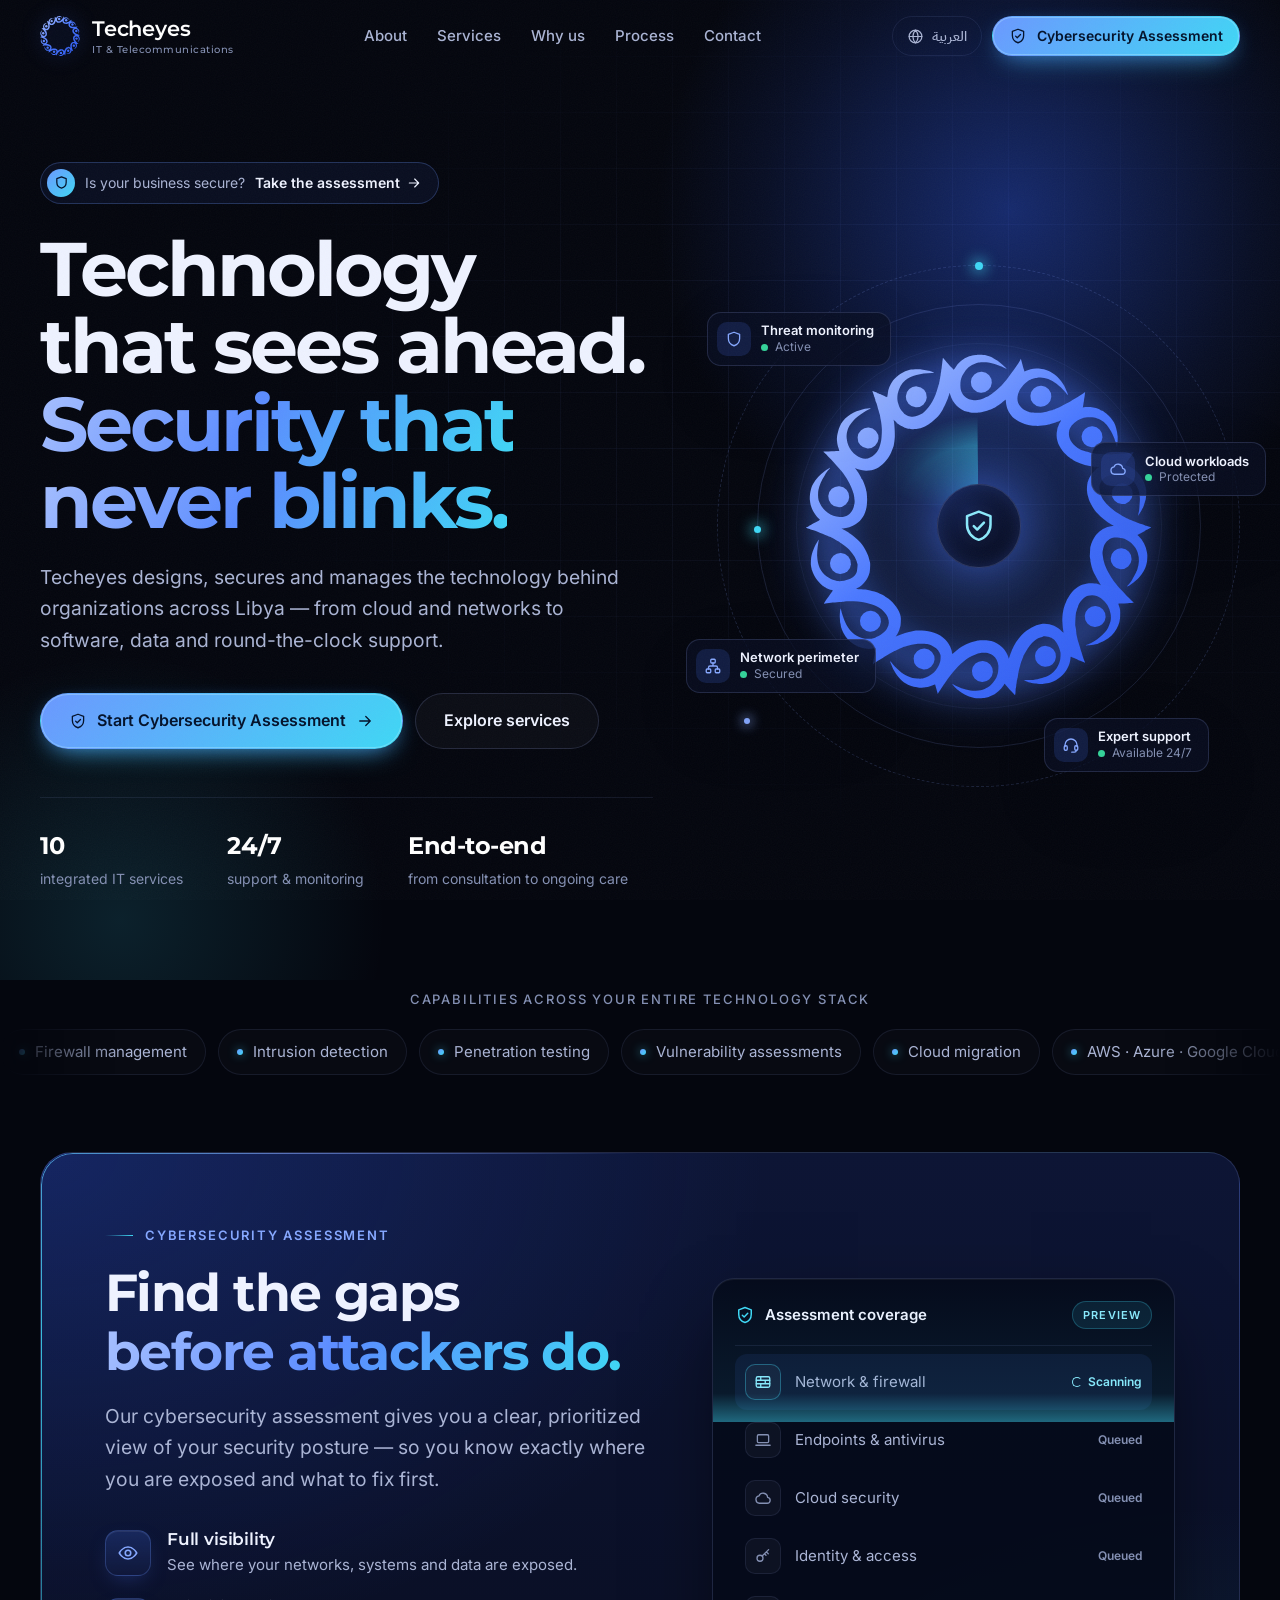
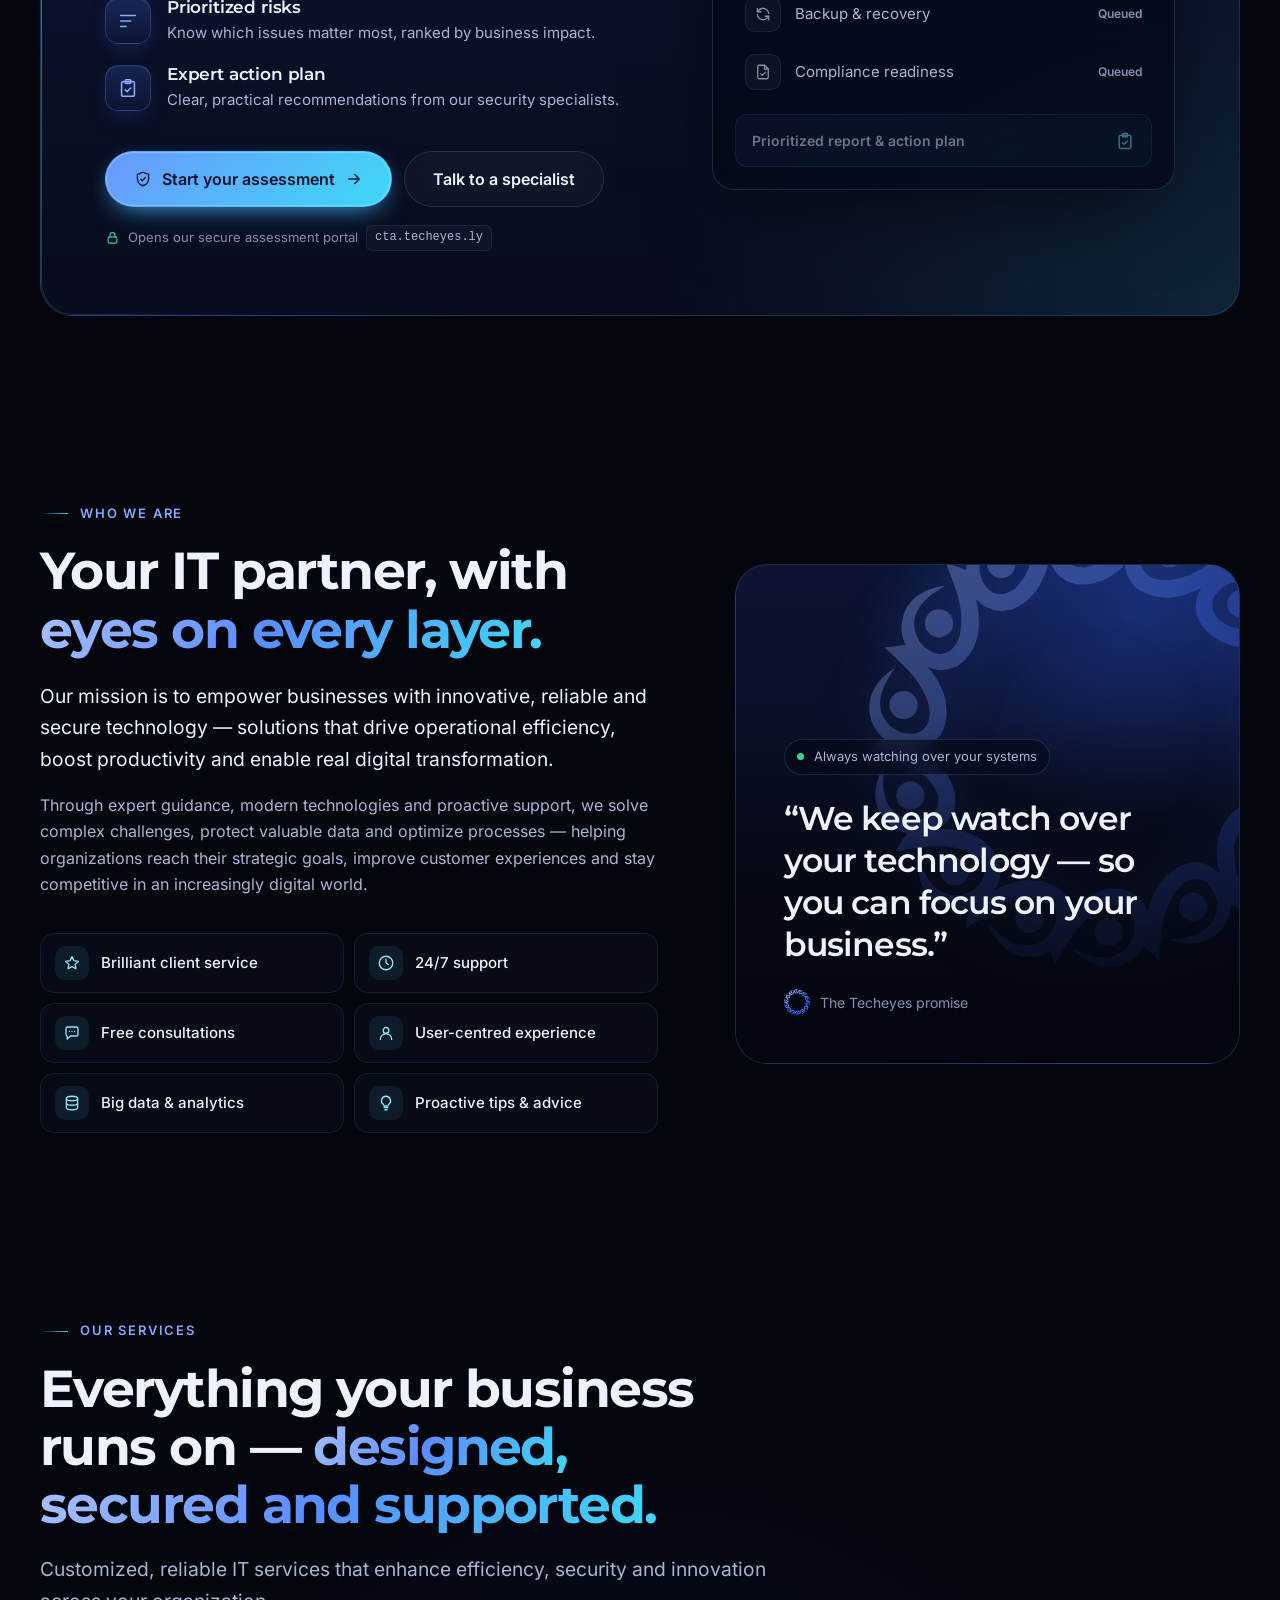
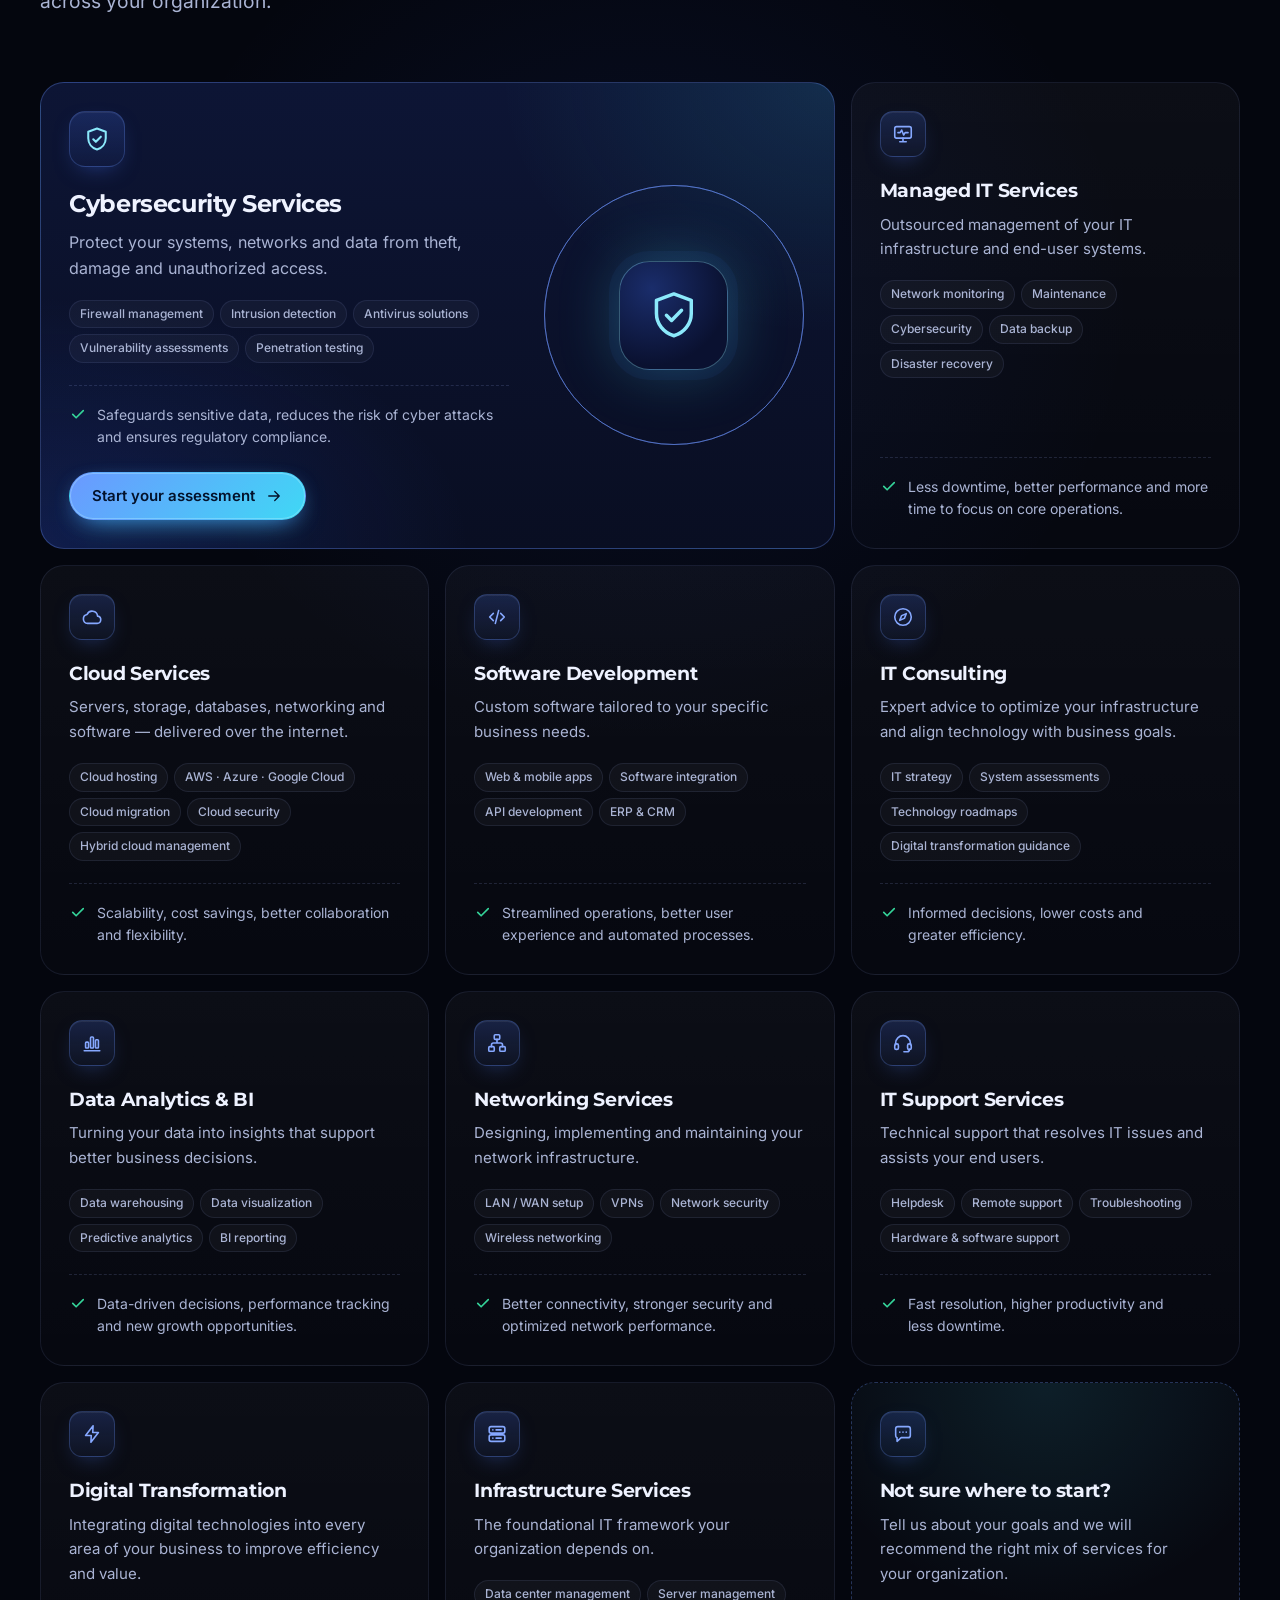
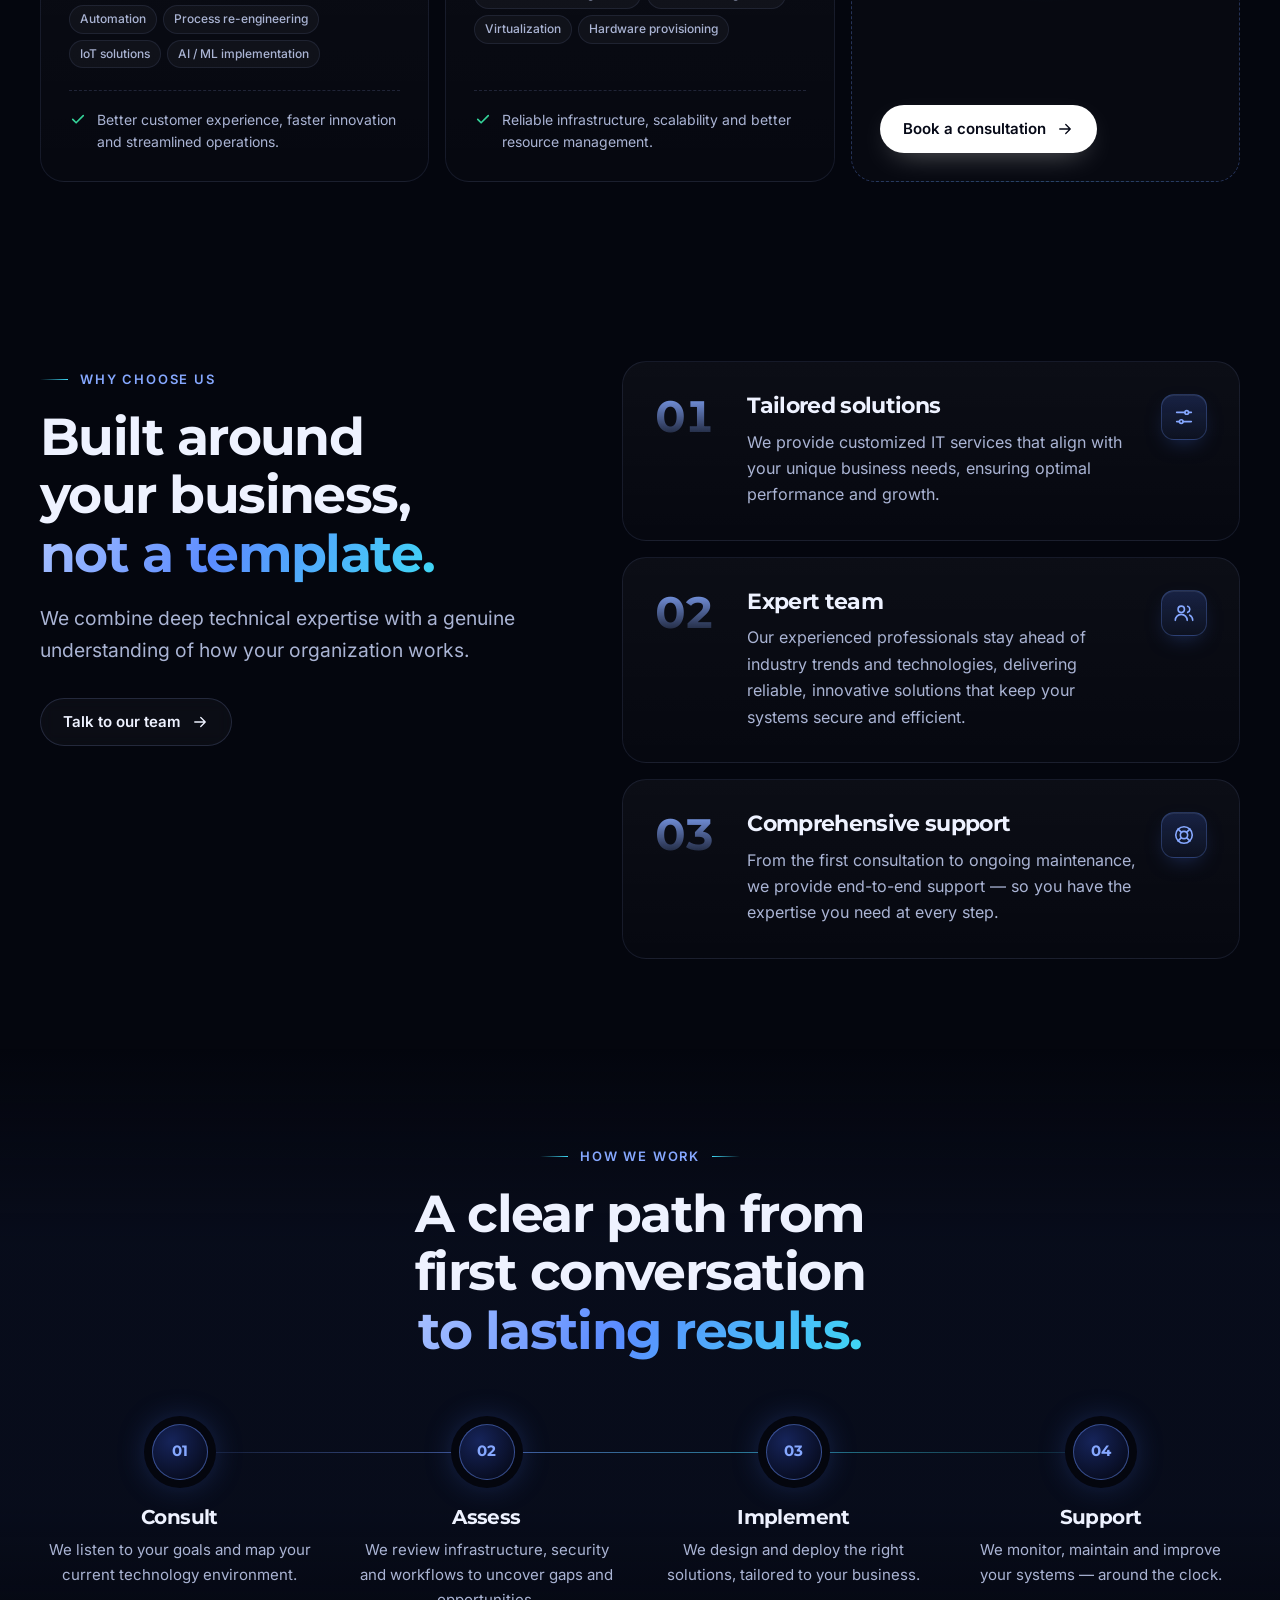
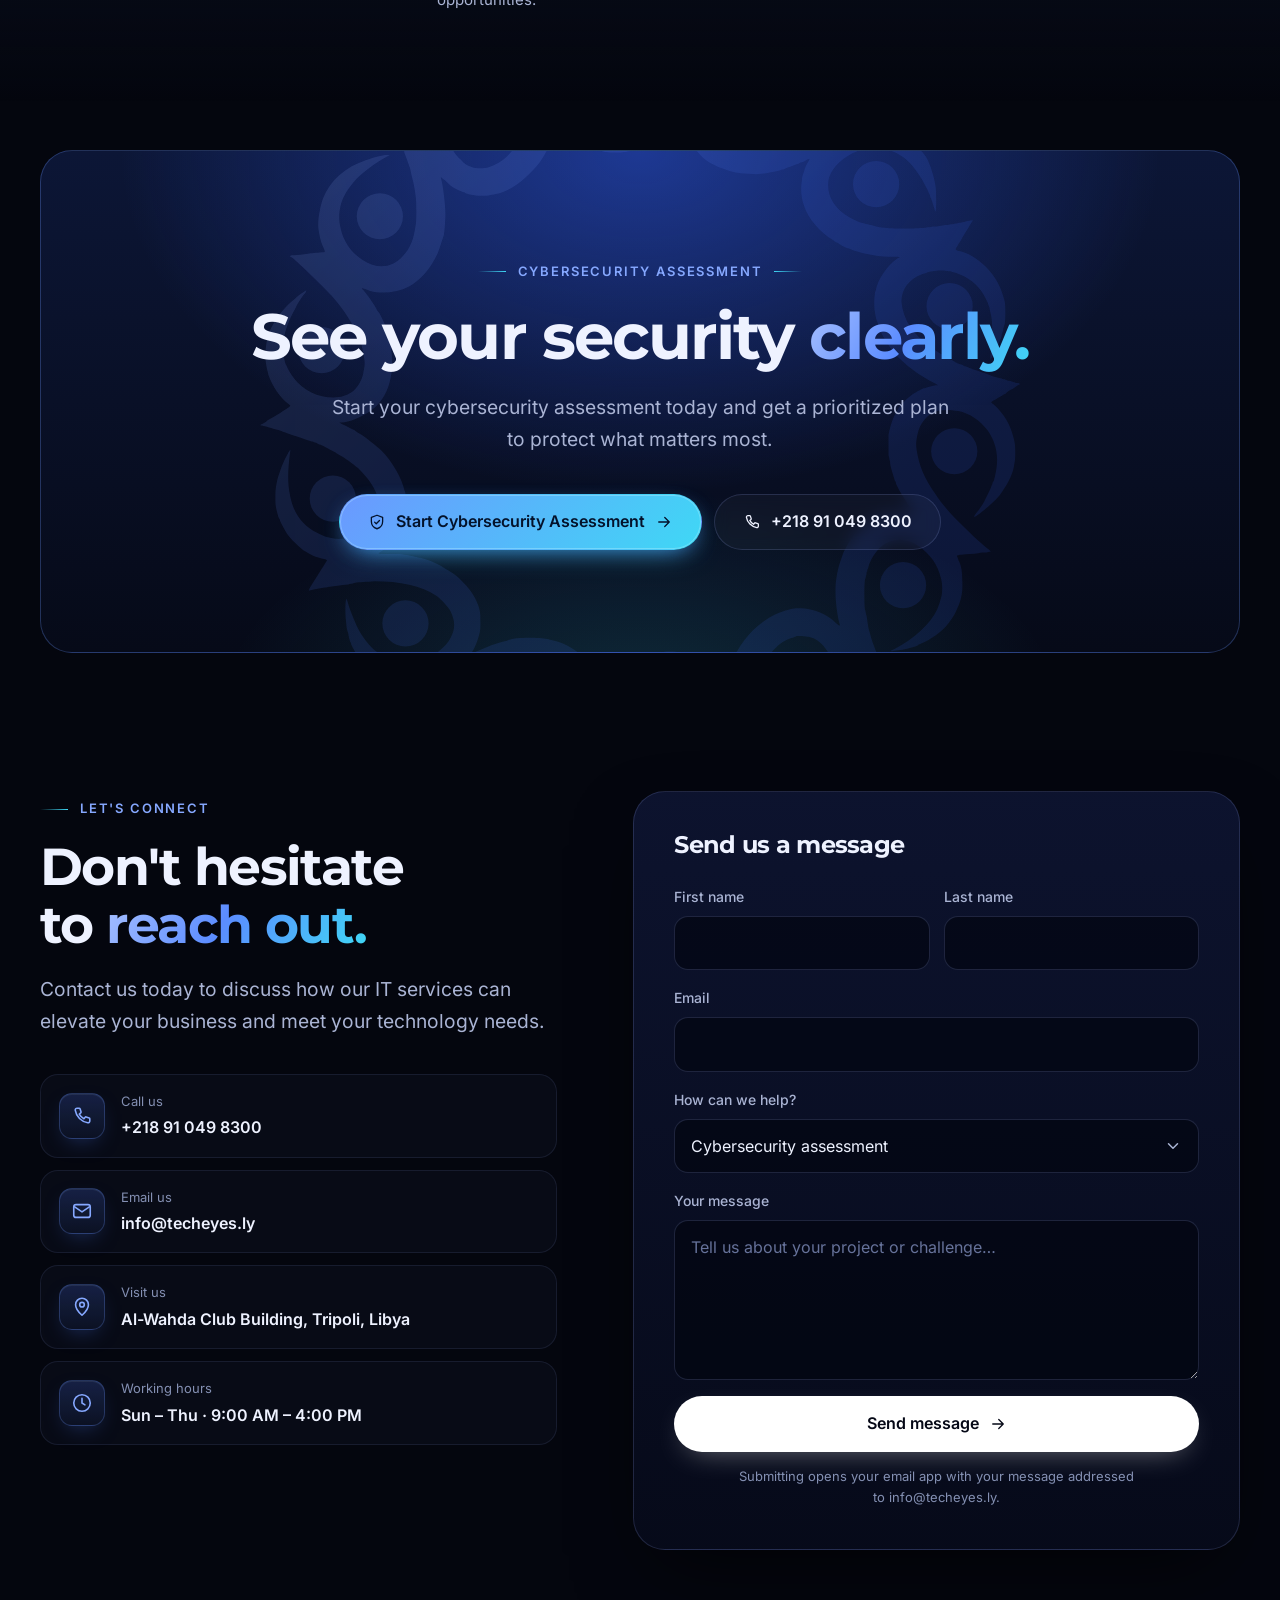
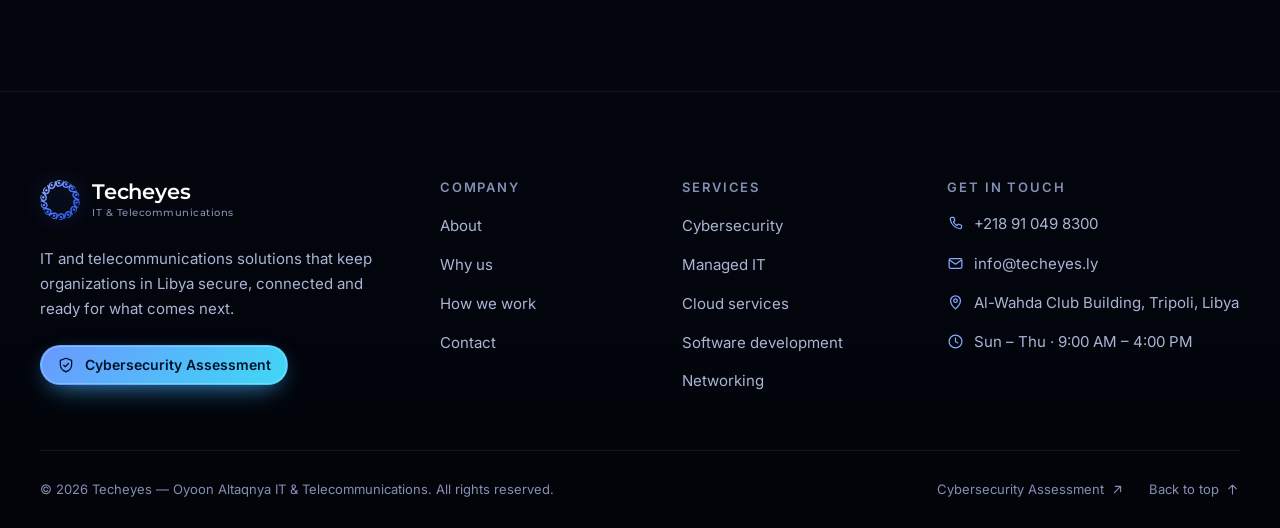
==== index.html @ afb3ff99 "Build premium bilingual Techeyes site with Cybersecurity Assessment CTA New static site for Techeyes" ====
<!doctype html>
<html lang="en" dir="ltr" class="no-js">
<head>
  <meta charset="utf-8">
  <meta name="viewport" content="width=device-width, initial-scale=1, viewport-fit=cover">
  <title>Techeyes — IT &amp; Telecommunications | Cybersecurity, Cloud &amp; Managed IT in Libya</title>
  <meta name="description" content="Techeyes (Oyoon Altaqnya) delivers cybersecurity, managed IT, cloud, networking, software development and IT support for organizations in Libya. Start your cybersecurity assessment today." data-i18n-attr="content:meta.description">
  <meta name="theme-color" content="#04060e">
  <meta name="color-scheme" content="dark">
  <link rel="canonical" href="https://techeyes.ly/">

  <meta property="og:type" content="website">
  <meta property="og:site_name" content="Techeyes">
  <meta property="og:title" content="Techeyes — IT &amp; Telecommunications">
  <meta property="og:description" content="Technology that sees ahead. Security that never blinks. Cybersecurity, cloud, networking and managed IT for organizations in Libya.">
  <meta property="og:url" content="https://techeyes.ly/">
  <meta property="og:image" content="https://techeyes.ly/assets/img/og-image.png">
  <meta property="og:image:width" content="1200">
  <meta property="og:image:height" content="630">
  <meta property="og:image:alt" content="Techeyes — IT &amp; Telecommunications">
  <meta property="og:locale" content="en_US">
  <meta property="og:locale:alternate" content="ar_LY">
  <meta name="twitter:card" content="summary_large_image">

  <link rel="icon" href="assets/img/favicon.svg" type="image/svg+xml">
  <link rel="icon" href="assets/img/favicon-32.png" sizes="32x32" type="image/png">
  <link rel="apple-touch-icon" href="assets/img/apple-touch-icon.png">
  <link rel="manifest" href="site.webmanifest">

  <link rel="preload" href="assets/fonts/inter-latin-var.woff2" as="font" type="font/woff2" crossorigin>
  <link rel="preload" href="assets/fonts/montserrat-latin-var.woff2" as="font" type="font/woff2" crossorigin>
  <link rel="stylesheet" href="assets/css/styles.css">

  <script src="assets/js/boot.js"></script>
  <script src="assets/js/i18n.js" defer></script>
  <script src="assets/js/main.js" defer></script>

  <script type="application/ld+json">
  {
    "@context": "https://schema.org",
    "@type": "LocalBusiness",
    "@id": "https://techeyes.ly/#organization",
    "name": "Techeyes IT & Telecommunications",
    "alternateName": ["Oyoon Altaqnya", "عيون التقنية"],
    "url": "https://techeyes.ly/",
    "logo": "https://techeyes.ly/assets/img/icon-512.png",
    "image": "https://techeyes.ly/assets/img/og-image.png",
    "description": "Cybersecurity, managed IT, cloud, networking, software development and IT support for organizations in Libya.",
    "email": "info@techeyes.ly",
    "telephone": "+218910498300",
    "address": {
      "@type": "PostalAddress",
      "streetAddress": "Al-Wahda Club Building",
      "addressLocality": "Tripoli",
      "addressCountry": "LY"
    },
    "areaServed": "LY",
    "openingHoursSpecification": [{
      "@type": "OpeningHoursSpecification",
      "dayOfWeek": ["Sunday", "Monday", "Tuesday", "Wednesday", "Thursday"],
      "opens": "09:00",
      "closes": "16:00"
    }],
    "potentialAction": {
      "@type": "AssessAction",
      "name": "Cybersecurity Assessment",
      "target": "https://cta.techeyes.ly"
    }
  }
  </script>
</head>
<body>
  <a class="skip-link" href="#main" data-i18n="a11y.skip">Skip to content</a>

  <!-- Brand emblem (vectorized from the original Techeyes logo) + icon sprite -->
  <svg class="svg-defs" aria-hidden="true" focusable="false">
    <defs>
      <linearGradient id="g-emblem" gradientUnits="userSpaceOnUse" x1="8" y1="4" x2="92" y2="96">
        <stop offset="0" stop-color="#a9c1ff"/>
        <stop offset=".45" stop-color="#4a78ff"/>
        <stop offset="1" stop-color="#2f5bf0"/>
      </linearGradient>
      <path id="te-ring" d="M51.2 99.7C49.4 99.3 48 98.7 46.5 97.6C46 97.2 44.8 96.1 44.8 96C44.8 96 45 96.1 45.1 96.1C46.1 96.6 47.4 97.1 48.4 97.3C48.5 97.3 48.7 97.4 48.9 97.4C49.9 97.6 51 97.7 51.8 97.6C52.9 97.5 53.5 97.4 54.3 97C54.7 96.8 55.5 96.3 55.9 95.9C56.8 95 57.6 93.7 57.8 92.6C57.8 92.5 57.9 92.2 57.9 92.1C58 91.8 58 90.3 57.9 89.9C57.7 88.7 57.1 87.8 56.3 87.2C55.9 86.9 55.7 86.8 55 86.6C54.6 86.5 53 86.5 52.6 86.6C51.6 86.8 50.4 87.4 49.3 88.1C47.3 89.5 45.3 91.8 43.5 94.6C43.4 94.8 43.2 95.2 43 95.4C42 97 41.3 98.3 41 98.8C40.9 99 40.8 99.1 40.8 99.1C40.8 99.1 40.7 98.9 40.7 98.7C40.6 98.4 40 96.7 39.9 96.4C39.9 96.4 39.8 96.4 39.6 96.5C38.9 96.9 38.1 97.2 37.1 97.4C36.5 97.5 36.2 97.6 35.4 97.6C34.9 97.6 34.4 97.5 34.2 97.5C33.5 97.4 33.3 97.3 33.2 97.3C33.1 97.3 32.9 97.2 32.8 97.2C32.6 97.1 32.5 97.1 32.5 97.1C32.4 97 32.4 97 32.3 97C32.2 97 31 96.4 30.6 96.1C29 94.9 27.6 93.1 26.8 91.1C26.4 90.3 26.4 90.2 26.8 90.6C28.2 92.3 30.3 93.9 31.9 94.5C33 94.9 33.6 95 34.6 95C35.3 95 35.6 95 36.2 94.9C38.6 94.2 40.4 92.4 41 89.8C41.1 89.4 41.1 88.2 41 87.8C40.6 86.7 40 86 38.9 85.5C38.2 85.1 37.8 84.9 37 84.8C36.6 84.8 34.9 84.8 34.3 84.9C33 85.1 31.9 85.4 30.9 85.8C30.8 85.9 30.7 85.9 30.6 85.9C30.5 86 30.4 86 30.3 86C30 86.2 28.3 87 28 87.2C27.8 87.3 27.7 87.4 27.6 87.4C27.2 87.6 22.5 90.8 21.9 91.3C21.8 91.5 21.6 91.6 21.6 91.5C21.6 91.5 21.6 91.3 21.6 91C21.7 90.8 21.7 90.3 21.7 90C21.8 89.7 21.8 89.2 21.9 88.9C21.9 88.6 21.9 88.2 22 87.9C22.1 86.8 22.1 86.9 21.9 86.9C20.4 87.2 19.8 87.3 18.5 87C18 86.9 17.2 86.7 16.9 86.6C16.3 86.4 15.4 85.9 15 85.6C13.6 84.6 12.7 83.4 12 81.9C12 81.8 12 81.7 11.9 81.6C11.8 81.4 11.7 81 11.6 80.4C11.4 79.9 11.4 79.7 11.3 78.7C11.2 78 11.2 75.9 11.4 75.9C11.4 75.9 11.4 76 11.5 76.2C11.7 77 12.2 78.3 12.7 79.4C14 82.1 15.9 83.7 18 84.1C19.3 84.4 20.6 84.3 21.8 83.8C23.1 83.3 24.6 82.1 25.1 81C25.7 79.8 25.7 78.9 25.1 77.6C24.8 77 23.9 76 23.2 75.5C21.3 74.2 18.3 73.6 15.1 73.6C13.9 73.7 13.2 73.7 12.4 73.8C12.2 73.9 11.8 73.9 11.6 74C10.6 74.1 9.7 74.2 9.2 74.3C9 74.3 8.7 74.4 8.5 74.4C7.7 74.5 7 74.7 6.5 74.8C6.4 74.8 6.4 74.8 6.5 74.6C6.7 74.2 8.8 70.9 8.8 70.9C8.8 70.8 8.8 70.8 8.6 70.7C7.2 70.4 6.7 70.1 5.7 69.5C4.8 68.8 3.7 67.7 3.3 66.9C3 66.4 2.6 65.6 2.6 65.5C2.6 65.5 2.6 65.4 2.6 65.4C2.5 65.4 2.5 65.2 2.4 65.1C2.4 64.9 2.3 64.8 2.3 64.7C2.3 64.6 2.2 64.4 2.1 63.8C2 63.5 2 61.6 2.1 61.2C2.3 60.1 2.3 60.1 2.6 59.2C2.9 58.3 3.2 57.6 3.6 56.9C3.7 56.7 3.8 56.5 3.9 56.4C3.9 56.3 4 56.3 4 56.3C4 56.3 4 56.4 3.9 57.1C3.7 58.7 3.6 60.6 3.9 62C4.3 64.5 5.5 66.2 7.5 67.2C8.4 67.7 8.9 67.8 9.9 68C10.9 68.1 12.2 67.8 13.3 67.3C14.4 66.9 15.3 65.9 15.5 64.9C15.6 64.6 15.6 63.3 15.6 62.9C15.2 61.4 14.4 60.2 12.9 58.7C12.2 58.1 11.1 57.3 10.5 57C10.4 56.9 10.1 56.8 9.9 56.6C9.4 56.4 8.4 55.8 7.9 55.6C7.8 55.6 7.6 55.5 7.6 55.5C7.5 55.4 7.3 55.3 7.1 55.3C7 55.2 6.8 55.2 6.8 55.2C6.6 55.1 3.5 54.1 2.8 53.8C2.4 53.7 2.1 53.6 2 53.6C1.4 53.4 0.3 53.1 0.2 53.1C0 53.1 0 53 0.3 52.9C0.5 52.8 0.8 52.6 1 52.4C1.8 52 2.3 51.6 2.7 51.4C3.5 50.9 4 50.6 4 50.5C4 50.5 3.9 50.4 3.8 50.3C2.7 49.5 1.6 47.9 1.1 46.4C1 45.9 0.9 45.7 0.8 45C0.7 44.6 0.7 43 0.8 42.6C1 41.4 1.1 41 1.5 40.2C2.2 38.8 3.3 37.4 4.6 36.4C5.1 35.9 6.1 35.3 6.1 35.3C6.1 35.3 6.1 35.4 6 35.6C5.7 35.9 4.9 37.1 4.7 37.6C3.8 39.2 3.3 40.5 3.1 42C3 42.8 3.1 44.1 3.3 44.8C3.4 45.1 3.5 45.2 3.7 45.7C4.9 48 7.1 49.4 9.7 49.4C10.7 49.4 11.3 49.2 12.1 48.7C12.8 48.2 13.4 47.2 13.6 46.2C13.6 46 13.7 45.7 13.7 45.6C13.8 45.2 13.8 44.6 13.7 44.2C13.7 44.1 13.6 43.8 13.6 43.5C13.5 43.3 13.5 43.1 13.5 43C13.4 42.9 13.4 42.8 13.4 42.6C13.3 42.4 13.2 42.1 13.1 41.9C13.1 41.9 13.1 41.7 13 41.6C12.4 40 11.1 37.9 9.4 36C8.6 35.1 4.9 31.5 4.2 31C4 30.9 3.9 30.8 3.9 30.8C3.9 30.8 4.1 30.7 4.3 30.7C4.8 30.7 5.6 30.6 6.3 30.5C6.8 30.4 7.3 30.4 8.2 30.3C8.6 30.3 8.6 30.3 8.4 29.8C8 28.9 7.9 28.5 7.7 27.3C7.6 26.6 7.7 25.5 7.9 24.7C8 24.1 8.1 23.8 8.3 23.2C9.2 20.9 11.2 19.1 13.9 18.2C14.8 17.8 16.5 17.4 16.9 17.5L17.1 17.5L16.9 17.6C15.2 18.5 13.3 19.9 12.3 21.1C11.3 22.3 10.7 23.4 10.5 24.7C10.4 25.1 10.4 26.2 10.5 26.6C10.7 27.6 10.8 27.9 11.1 28.6C11.6 29.7 12.4 30.6 13.5 31.3C15.4 32.6 17.4 32.4 18.8 30.8C19.8 29.7 20.2 28.7 20.5 26.6C20.6 26.1 20.6 23.7 20.5 23.1C20.4 22.1 20.2 21.1 20 20.4C19.9 20 19.8 19.4 19.7 19.1C19.6 19 19.6 18.7 19.5 18.6C19.5 18.5 19.4 18.4 19.4 18.3C19.4 18.2 19.1 17.5 19 17.2C19 17 18.9 16.9 18.9 16.8C18.8 16.7 18.8 16.6 18.8 16.5C18.7 16.4 18.7 16.3 18.7 16.2C18.6 16.1 18.6 15.9 18.5 15.8C18.4 15.6 18.3 15.3 18.2 15.1C18.2 14.9 18.1 14.6 18 14.5C18 14.3 17.9 14.2 17.9 14.2C17.8 14.1 17.8 14.1 17.8 14C17.8 14 17.8 13.8 17.7 13.7C17.7 13.6 17.6 13.5 17.6 13.4C17.6 13.4 17.5 13.2 17.4 12.9C17.3 12.7 17.2 12.4 17.2 12.4C17.2 12.4 17.4 12.4 17.5 12.5C17.7 12.6 18 12.7 18.1 12.7C18.3 12.8 18.6 12.9 18.7 13C18.9 13 19.2 13.1 19.3 13.2C19.5 13.2 19.8 13.3 19.9 13.4C20.8 13.7 20.9 13.8 21.2 13.9C21.3 13.9 21.5 14 21.5 14C21.6 14 21.6 13.7 21.7 12.9C21.7 11.7 22.2 10.4 23 9.1C24.1 7.6 26 6.2 27.7 5.7C28.4 5.5 29.7 5.4 30.4 5.4C31.1 5.4 32.8 5.6 33.3 5.7C35 6.2 35.1 6.3 34.1 6.3C30.9 6.5 28.1 7.4 26.5 8.9C25.5 9.9 24.9 11.1 24.6 12.7C24.5 13.1 24.5 14.3 24.6 14.7C24.7 15.3 24.8 15.4 24.9 15.7C25.2 16.7 25.7 17.5 26.4 18.1C26.9 18.7 27.3 18.9 27.9 19.1C28.5 19.3 29.5 19.3 30.1 19.1C31 18.8 31.9 18.3 32.5 17.7C34.2 16 35.5 13.3 36.1 10.3C36.2 10.2 36.2 10 36.2 9.8C36.3 9.7 36.3 9.4 36.4 9.2C36.4 9 36.4 8.7 36.5 8.5C36.5 8.3 36.5 8 36.6 7.7C36.6 7.4 36.7 6.9 36.7 6.6C36.7 6.4 36.8 5.9 36.8 5.6C36.8 5.3 36.9 4.8 36.9 4.5C36.9 4.2 37 3.4 37 2.8L37.1 1.7L37.9 2.5C38.3 3 39.1 3.7 39.5 4.2C40 4.6 40.4 5 40.4 5C40.4 5 40.5 4.8 40.7 4.6C41.6 2.9 42.9 1.7 44.7 0.9C45.3 0.7 45.7 0.5 46.6 0.4C47.2 0.2 49.1 0.2 49.5 0.3C50.2 0.5 50.4 0.5 50.7 0.6C51.3 0.8 51.4 0.9 52.2 1.3C53.3 1.8 54.2 2.5 55.2 3.4C55.6 3.7 55.8 4 55.7 4C55.6 3.9 55.3 3.8 55.1 3.7C54.9 3.6 54.7 3.5 54.6 3.5C54.5 3.4 54.3 3.4 54.3 3.4C54.2 3.4 54.2 3.3 54.1 3.3C54 3.3 53.3 3 52.8 2.9C52.3 2.7 51.6 2.6 50.7 2.4C50.2 2.4 48.3 2.4 47.9 2.5C47.5 2.5 47 2.7 46.8 2.8C45.1 3.5 44 4.5 43.3 6C42.9 6.7 42.8 7 42.6 8C42.5 8.7 42.6 10.1 42.8 10.8C43.2 12 44.2 13 45.3 13.3C45.6 13.4 46.4 13.5 46.7 13.5C47.1 13.5 48.1 13.4 48.6 13.2C49.1 13 50.1 12.5 50.5 12.3C50.6 12.2 50.6 12.2 50.7 12.2C50.7 12.2 50.9 12.1 51.1 11.9C52.9 10.7 54.9 8.6 56.3 6.4C57.2 5.1 58.6 2.9 59 2.2C59 2.1 59.1 1.9 59.2 1.8C59.3 1.6 59.4 1.4 59.5 1.2C59.6 1 59.7 0.8 59.7 0.8C59.7 0.9 60.2 2.2 60.6 3.6C60.8 4 60.9 4.4 60.9 4.4C61 4.4 61.2 4.3 61.4 4.2C62.3 3.8 63 3.6 64.3 3.4C65 3.3 65.4 3.4 66.5 3.5C67.1 3.6 67.7 3.8 68.1 4C68.2 4 68.3 4.1 68.4 4.1C70 4.8 71.6 6.3 72.7 8C72.9 8.4 73.6 9.7 73.7 10C73.7 10 73.8 10.2 73.8 10.4C73.9 10.5 74 10.6 73.9 10.6C73.9 10.6 73.5 10.3 73.1 9.8C72.1 8.8 71.4 8.2 70.4 7.5C68.3 6.1 66.3 5.6 64.5 6.1C64.3 6.1 63.6 6.3 63.5 6.4C63.1 6.5 62.4 6.9 62.1 7.1C61.3 7.7 60.4 8.8 59.9 9.7C59 11.7 59.1 13.4 60.3 14.6C60.7 15.1 61.4 15.5 62 15.8C62.1 15.8 62.2 15.9 62.3 15.9C62.4 15.9 62.6 16 62.9 16.1C63.2 16.2 63.4 16.2 64.5 16.2C65.8 16.2 66.2 16.1 67.5 15.8C68 15.7 69.1 15.3 69.4 15.2C69.5 15.2 69.6 15.1 69.7 15.1C69.7 15.1 69.9 15 70.1 15C70.2 14.9 70.4 14.8 70.5 14.7C70.9 14.6 71.9 14.1 72.5 13.7C73.6 13.2 78.1 10.1 78.6 9.6C78.7 9.5 78.8 9.4 78.8 9.4C78.8 9.4 78.8 10.2 78.6 11.8C78.6 12.1 78.5 12.6 78.5 12.9C78.5 13.2 78.4 13.5 78.4 13.7C78.4 13.8 78.4 14 78.4 14C78.4 14 78.7 13.9 79 13.8C80.1 13.6 81.7 13.7 83 14.1C83.2 14.2 83.6 14.4 83.8 14.5C84 14.5 84.1 14.6 84.1 14.6C84.2 14.6 85.2 15.3 85.5 15.5C86.3 16.1 87.1 17 87.6 17.7C87.9 18.2 88.3 19.1 88.4 19.6C88.6 20.2 88.8 20.9 88.9 21.7C89 22.2 89 24.7 88.9 24.9C88.9 25 88.9 25 88.8 24.8C88.6 24.1 88.3 23.1 88.2 23.1C88.2 23.1 88.2 23 88.2 23C88.2 22.7 87.2 20.8 86.7 20.1C85.7 18.5 84.7 17.6 83.2 17C83 16.9 82.4 16.8 82.1 16.7C81.6 16.6 80.2 16.6 79.8 16.7C78.4 16.9 77.3 17.5 76.2 18.5C75.6 19.1 75.2 19.6 74.9 20.4C74.7 21 74.7 21.9 74.9 22.6C75.1 23.3 75.5 24 76.2 24.7C76.9 25.3 77.4 25.7 78.8 26.3C79.1 26.4 79.9 26.6 80.4 26.7C81.1 26.9 81.3 27 82.6 27.1C83.2 27.2 86.3 27.2 86.8 27.1C87 27.1 87.5 27.1 87.8 27C88.1 27 88.5 26.9 88.7 26.9C89.1 26.9 89.7 26.8 90.2 26.7C90.5 26.7 90.8 26.6 91 26.6C91.1 26.6 91.4 26.5 91.7 26.5C92.1 26.4 92.4 26.4 93.1 26.2C93.7 26.1 93.8 26.1 93.8 26.1C93.8 26.1 93.6 26.5 92.4 28.4C92.3 28.6 92.1 29 91.9 29.2C91.8 29.4 91.7 29.6 91.6 29.7C91.5 29.9 91.5 30 91.8 30.1C93.1 30.3 94.4 31.1 95.5 32.2C96.8 33.5 97.5 34.8 98 36.8C98.1 37.2 98.1 39.2 98 39.7C97.9 39.9 97.9 40.2 97.8 40.3C97.8 40.5 97.8 40.7 97.7 40.8C97.7 40.8 97.7 41 97.6 41.1C97.6 41.4 97.5 41.7 97.4 41.8C97.4 41.9 97.3 42.1 97.2 42.3C97 42.8 96.4 44.1 96.1 44.4L96 44.5L96.1 44.3C96.1 44.2 96.1 44 96.1 43.8C96.3 43 96.3 42.6 96.3 41.2C96.4 39.6 96.3 38.9 96 37.8C96 37.7 96 37.5 95.9 37.4C95.8 36.9 95.3 36 94.9 35.4C94.1 34.2 92.5 33.2 91.1 32.9C90.9 32.8 90.7 32.8 90.6 32.8C90 32.6 88.7 32.7 87.9 32.9C87.5 33.1 87.4 33.1 87.1 33.2C85.4 33.8 84.4 35.2 84.4 36.8C84.5 37.9 84.9 39.1 85.6 40.2C86.8 41.8 88.7 43.3 91.1 44.5C91.7 44.9 92 45 92.4 45.1C92.5 45.2 92.7 45.3 92.8 45.3C92.9 45.3 93.1 45.4 93.3 45.5C93.5 45.6 93.7 45.6 93.7 45.7C93.9 45.7 94.8 46 96.4 46.6C96.9 46.7 97.4 46.9 97.6 46.9C97.7 47 97.9 47 98 47C98.1 47.1 98.4 47.2 98.6 47.2C98.9 47.3 99.2 47.4 99.3 47.4C99.4 47.5 99.6 47.5 99.8 47.5C99.9 47.6 100 47.6 100 47.6C100 47.7 99.9 47.7 99.7 47.8C99.6 47.9 99.3 48.1 99 48.3C98.7 48.4 98.3 48.7 98.1 48.9C97.8 49 97.4 49.3 97.2 49.4C96.9 49.6 96.6 49.8 96.5 49.8C96.4 49.9 96.2 50 96.2 50C96.2 50.1 96.4 50.2 96.5 50.3C97.9 51.5 98.8 53.1 99.2 54.9C99.2 55 99.3 55.2 99.3 55.4C99.4 55.7 99.4 57.6 99.3 57.9C99.3 58 99.2 58.3 99.2 58.5C99 59.7 98.2 61.1 97.3 62.3C96.9 62.8 95.8 63.8 95.3 64.2C94.8 64.6 94 65.2 94 65.1C93.9 65.1 94 65 94.1 64.8C94.4 64.5 95.1 63.5 95.3 63.1C95.4 62.9 96.1 61.5 96.2 61.2C96.3 60.9 96.4 60.8 96.4 60.6C96.5 60.5 96.6 60.3 96.6 60.2C96.6 60.1 96.7 59.9 96.7 59.8C97.1 58.2 97.1 56.7 96.6 55.4C96.5 55 96 54.1 95.7 53.7C94.8 52.5 93.4 51.5 91.9 51.2C90.7 51 89.9 51 89.1 51.2C87.8 51.6 86.8 52.8 86.5 54.3C86.3 55.3 86.3 55.6 86.4 56.3C86.7 58.3 87.4 60 88.8 62C89.8 63.5 90.7 64.6 92.8 66.6C94.4 68.2 95.5 69.1 95.9 69.4C96.1 69.6 96.2 69.7 96.1 69.7C96.1 69.7 95.9 69.7 95.6 69.8C95.3 69.8 94.8 69.8 94.5 69.9C93.8 70 93 70 92.3 70.1C92 70.1 91.7 70.2 91.7 70.2C91.7 70.2 91.7 70.3 91.8 70.5C91.8 70.6 91.9 70.7 91.9 70.8C91.9 70.9 92 71 92 71C92.3 71.7 92.4 72.4 92.4 73.4C92.5 75 92.3 76.1 91.6 77.5C90.9 79 89.8 80.2 88.3 81.1C87.9 81.4 86.8 81.9 86.7 81.9C86.7 81.9 86.6 81.9 86.6 82C86.2 82.2 85.4 82.4 84.5 82.6C83.8 82.7 83.1 82.8 83 82.8C83 82.7 83 82.7 83.5 82.5C86 81.2 88.2 79.2 89.1 77.3C89.4 76.6 89.5 76.2 89.7 75.4C89.8 74.6 89.8 74.1 89.6 73.2C89.2 71.4 88.2 70 86.6 68.9C85.4 68.1 84 67.9 82.8 68.4C81.6 68.8 80.4 70.3 80 71.9C79.9 72 79.9 72.2 79.9 72.3C79.8 72.3 79.8 72.5 79.8 72.7C79.7 72.9 79.7 73.2 79.6 73.4C79.5 73.9 79.5 76.8 79.6 77.3C79.7 77.5 79.7 77.8 79.8 78.1C79.9 78.6 80 79.5 80.1 79.9C80.3 80.6 80.4 81 80.6 81.6C80.9 82.3 81.1 83 81.2 83.2C81.2 83.3 81.3 83.4 81.3 83.5C81.3 83.6 81.4 83.7 81.4 83.8C81.4 83.9 81.5 84 81.5 84.1C81.6 84.2 81.6 84.4 81.6 84.4C81.7 84.5 81.7 84.7 81.8 84.8C82 85.5 82.7 87.2 82.9 87.5C83 87.8 83 87.9 82.9 87.8C82.8 87.8 82.8 87.8 82.7 87.7C82.6 87.7 82.4 87.6 82.1 87.5C81.9 87.4 81.6 87.3 81.5 87.3C81.4 87.3 81.2 87.2 80.9 87.1C80.7 87 80.4 86.9 80.3 86.9C80.2 86.8 80 86.7 79.7 86.6C79 86.4 78.8 86.3 78.8 86.3C78.7 86.3 78.7 86.4 78.7 86.6C78.7 86.9 78.6 87.9 78.5 88.2C78.3 88.9 78.3 88.9 78.1 89.4C77.2 91.6 75.4 93.3 73.3 94.1C72.7 94.3 72.1 94.5 71 94.6C70.5 94.7 69.3 94.7 68.8 94.6C67.8 94.5 67.6 94.5 67.4 94.4C67.3 94.4 67.1 94.3 66.9 94.3C66.8 94.3 66.4 94.2 66.2 94.1C65.9 94 65.7 93.9 65.6 93.9C65.6 93.9 65.5 93.9 65.5 93.9C65.5 93.8 65.8 93.8 66.6 93.7C67.4 93.7 68.7 93.5 69.4 93.3C70.5 93 71.1 92.8 71.9 92.5C74 91.4 75.2 89.9 75.7 87.5C75.8 87.1 75.8 85.7 75.7 85.2C75.3 83.6 74.4 82.1 73.4 81.4C73.1 81.2 72.6 81 72.2 80.9C71.9 80.8 70.8 80.8 70.6 80.8C70.5 80.9 70.3 80.9 70.2 81C69.5 81.1 68.5 81.7 68 82.2C67.2 82.9 66.2 84.3 65.7 85.5C65.2 86.5 65 86.8 65 86.9C65 86.9 65 87 65 87C64.9 87.2 64.4 88.7 64.3 89.3C64 90.6 63.8 91.6 63.7 93.1C63.6 93.4 63.6 93.9 63.5 94.1C63.5 94.4 63.5 94.9 63.4 95.3C63.4 95.6 63.4 96.1 63.3 96.4C63.3 96.6 63.3 97.2 63.3 97.6C63.3 98 63.2 98.3 63.2 98.3C63.2 98.3 62.5 97.6 61.6 96.8C60.8 95.9 60.1 95.2 60.1 95.2C60 95.1 59.9 95.3 59.8 95.5C59 97 57.7 98.2 56.2 98.9C55.7 99.2 55.5 99.2 55 99.4C54.5 99.5 54.3 99.6 53.5 99.7C53.1 99.8 51.6 99.8 51.2 99.7ZM60.9 87.6C60.9 87.5 61 87.3 61 87.3C61 87.2 61.1 87 61.1 86.9C61.2 86.4 61.4 85.9 61.5 85.6C61.9 84.6 61.9 84.6 62.1 84.1C62.9 82.4 63.7 81.2 64.9 80C65.9 79.1 66.7 78.5 67.7 78C68.6 77.6 69.1 77.4 70.1 77.2C72.1 76.9 74.4 77.7 75.8 79.1C76.2 79.4 76.3 79.5 76.3 79.3C76.2 79.1 75.9 77.7 75.8 76.4C75.7 75.7 75.7 74 75.8 73.5C76 72.1 76.1 71.7 76.7 70C76.8 69.7 77.5 68.4 77.7 68.1C78.8 66.4 80.5 65.2 82.1 64.9C82.3 64.8 82.5 64.8 82.6 64.8C82.8 64.7 83.3 64.7 83.9 64.7C84.9 64.7 85.1 64.7 86.1 65C86.2 65 86.3 65.1 86.3 65.1C86.5 65.2 86.3 65 85.9 64.4C85 63.1 84.2 61.9 83.7 60.8C83.7 60.6 83.6 60.4 83.5 60.3C83.5 60.1 83.2 59.3 83.1 58.9C83 58.6 82.9 58.2 82.9 57.8C82.8 57.6 82.8 57.2 82.7 57C82.7 56.5 82.7 54.8 82.7 54.3C83 52.8 83.4 51.8 84.1 50.7C84.4 50.2 85.2 49.5 85.7 49.1C86.1 48.8 87.1 48.3 87.3 48.2C87.3 48.2 87.5 48.2 87.7 48.1C88.1 48 88.8 47.8 89 47.8C89.2 47.8 89.2 47.8 89.2 47.8C89.2 47.8 89 47.6 88.7 47.5C86.8 46.5 85.4 45.5 84.3 44.4C83.6 43.8 83.3 43.4 82.7 42.5C81.9 41.3 81.6 40.7 81.3 39.7C81.1 39.1 81 38.9 80.9 38.1C80.8 37.7 80.8 36.3 80.9 35.9C80.9 35.8 80.9 35.5 81 35.4C81.3 33.8 82.5 32.1 83.9 31.1L84.2 31L83.9 30.9C83.7 30.9 83.2 30.9 82.7 30.9C80.8 30.8 78.8 30.4 77.5 29.8C77.1 29.7 76.3 29.3 76.1 29.1C76 29 75.8 29 75.8 29C75.8 29 75.6 28.9 75.4 28.7C73.7 27.7 72.1 25.8 71.6 24.2C71.2 23.2 71.1 21.8 71.3 20.9C71.3 20.5 71.4 20.1 71.5 19.9C71.5 19.8 71.6 19.7 71.6 19.6C71.7 19.2 71.9 18.7 72.2 18.3C72.3 18.1 72.3 18 72.3 18C72.2 18 72 18.1 71.7 18.3C71.5 18.4 71.2 18.5 71.1 18.5C71 18.6 70.8 18.7 70.7 18.7C70.2 18.9 69.3 19.2 68.9 19.4C68.8 19.4 68.6 19.4 68.5 19.5C67.2 19.8 65.7 20.1 64.9 20C63 19.9 62.5 19.8 61.8 19.6C60.5 19.2 59.6 18.8 58.7 18.2C57.2 17 56.2 15.3 56 13.3C56 13.1 55.9 12.9 55.9 12.9C55.9 12.8 55.7 13 55.5 13.2C54.6 14.1 53.3 15.1 52.9 15.3C52.8 15.4 52.6 15.5 52.6 15.5C51.7 16.1 49.8 16.8 48.6 17C48.4 17 48.1 17.1 47.9 17.1C47.6 17.2 45.9 17.2 45.6 17.1C45.4 17.1 45.1 17 45 17C42.7 16.5 40.6 14.7 39.8 12.3C39.7 12.1 39.7 11.9 39.7 11.9C39.7 11.8 39.6 11.8 39.6 11.8C39.6 11.8 39.6 11.8 39.6 11.8C39.6 11.9 39.2 13.1 39.2 13.3C38.5 15.3 38.4 15.5 37.9 16.6C37.3 17.8 36.8 18.6 35.9 19.5C34.5 21 33.4 21.8 31.9 22.4C31.3 22.6 31.2 22.6 30.2 22.8C29.8 22.9 28.7 22.9 28.2 22.8C27.7 22.7 27.1 22.6 27 22.5C27 22.5 26.9 22.4 26.9 22.4C26.7 22.4 25.6 21.9 25.2 21.6C25 21.5 24.6 21.1 24.3 20.8C24 20.6 23.8 20.4 23.8 20.4C23.8 20.4 23.8 20.4 23.8 20.5C24.1 21.5 24.4 24.2 24.4 25.3C24.4 25.9 24.3 27.4 24.2 28C24 28.6 23.6 29.9 23.4 30.4C22.5 32.4 21.1 34 19.6 34.8C18.1 35.6 16.1 35.8 14.5 35.4C14.2 35.3 13.8 35.1 13.7 35.1C13.5 35 13.3 35 13.5 35.2C13.7 35.3 15 37.1 15.3 37.7C15.3 37.8 15.5 38.1 15.7 38.3C16.2 39.2 16.7 40.4 16.9 41.1C16.9 41.3 17 41.5 17 41.5C17.1 41.8 17.2 42.2 17.3 43.4C17.4 43.9 17.4 45.7 17.3 46.2C17 48.4 16.1 50.1 14.5 51.2C13.4 52 11.7 52.7 10.7 52.7C10.5 52.7 10.4 52.7 10.4 52.7C10.4 52.7 10.8 52.9 11.2 53.1C11.6 53.3 12.1 53.6 12.4 53.7C12.6 53.9 12.9 54.1 13 54.1C13.9 54.6 15.2 55.7 16 56.4C17.4 57.8 18.7 60.1 19 61.6C19.1 61.7 19.1 62 19.2 62.2C19.3 62.8 19.3 64.4 19.2 65C18.8 67 17.5 68.8 15.9 69.7C15.7 69.8 15.6 69.9 15.6 69.9C15.6 70 16 70 16.6 70C17.2 70 18 70 18.3 70C19.2 70.1 20.2 70.3 20.5 70.4C20.6 70.4 20.9 70.5 21.1 70.5C22 70.7 23.1 71.2 23.9 71.6C24.1 71.8 24.4 71.9 24.5 72C25.3 72.4 26.2 73.1 26.8 73.8C27.7 74.7 28.3 75.6 28.7 76.7C29 77.6 29 77.9 29 79C29 80 29 80.1 28.7 81.1C28.6 81.5 28.2 82.5 27.9 82.9C27.8 83 27.7 83.2 27.7 83.2C27.7 83.2 27.9 83.1 28.1 83C29.6 82.3 31.3 81.6 32.5 81.4C32.8 81.3 33.5 81.1 33.9 81.1C34.7 81 36.9 81 37.8 81.2C40.6 81.7 42.7 83.2 43.7 85.3C44 85.9 44.3 86.6 44.3 87.1C44.3 87.2 44.4 87.3 44.4 87.3C44.4 87.3 44.7 87.1 45 86.8C46.9 85 48.3 84.1 50.5 83.4C51.4 83.1 51.7 83 53 82.9C53.8 82.8 54.5 82.8 55.5 83C57.9 83.5 60 85.3 60.8 87.7C60.8 87.9 60.9 87.8 60.9 87.6Z"/>
      <g id="te-pupils"><circle cx="65.52" cy="10.46" r="3.04"/><circle cx="81.07" cy="21.34" r="3.04"/><circle cx="90.74" cy="37.39" r="3.04"/><circle cx="91.35" cy="56.48" r="3.04"/><circle cx="84.61" cy="74.1" r="3.04"/><circle cx="70.57" cy="86.78" r="3.04"/><circle cx="52.37" cy="92.19" r="3.04"/><circle cx="35.27" cy="89.38" r="3.04"/><circle cx="19.14" cy="79.14" r="3.04"/><circle cx="9.58" cy="62.72" r="3.04"/><circle cx="8.1" cy="43.18" r="3.04"/><circle cx="15.77" cy="25.56" r="3.04"/><circle cx="29.2" cy="12.76" r="3.04"/><circle cx="47.94" cy="7.42" r="3.04"/></g>
      <symbol id="te-emblem" viewBox="0 0 100 100"><use href="#te-ring"/><use href="#te-pupils"/></symbol>
    <symbol id="i-shield" viewBox="0 0 24 24"><path d="M12 3 4.5 5.8v5.6c0 4.5 3.1 8.3 7.5 9.6 4.4-1.3 7.5-5.1 7.5-9.6V5.8L12 3Z"/></symbol>
    <symbol id="i-shield-check" viewBox="0 0 24 24"><path d="M12 3 4.5 5.8v5.6c0 4.5 3.1 8.3 7.5 9.6 4.4-1.3 7.5-5.1 7.5-9.6V5.8L12 3Z"/><path d="m8.8 12.2 2.2 2.2 4.3-4.4"/></symbol>
    <symbol id="i-arrow-right" viewBox="0 0 24 24"><path d="M5 12h14M13 6l6 6-6 6"/></symbol>
    <symbol id="i-arrow-up-right" viewBox="0 0 24 24"><path d="M7 17 17 7M8.5 7H17v8.5"/></symbol>
    <symbol id="i-arrow-up" viewBox="0 0 24 24"><path d="M12 19V5M6 11l6-6 6 6"/></symbol>
    <symbol id="i-check" viewBox="0 0 24 24"><path d="m5 12.5 4.5 4.5L19 7.5"/></symbol>
    <symbol id="i-globe" viewBox="0 0 24 24"><circle cx="12" cy="12" r="9"/><path d="M3 12h18M12 3c2.4 2.6 3.7 5.6 3.7 9s-1.3 6.4-3.7 9c-2.4-2.6-3.7-5.6-3.7-9S9.6 5.6 12 3Z"/></symbol>
    <symbol id="i-eye" viewBox="0 0 24 24"><path d="M2.5 12S6 5.5 12 5.5 21.5 12 21.5 12 18 18.5 12 18.5 2.5 12 2.5 12Z"/><circle cx="12" cy="12" r="3"/></symbol>
    <symbol id="i-bars" viewBox="0 0 24 24"><path d="M4 6h16M4 12h11M4 18h6"/></symbol>
    <symbol id="i-clipboard" viewBox="0 0 24 24"><rect x="5" y="5" width="14" height="16" rx="2"/><rect x="9" y="3" width="6" height="4" rx="1"/><path d="m9 14 2 2 4-4"/></symbol>
    <symbol id="i-lock" viewBox="0 0 24 24"><rect x="5" y="11" width="14" height="10" rx="2"/><path d="M8 11V8a4 4 0 0 1 8 0v3"/></symbol>
    <symbol id="i-phone" viewBox="0 0 24 24"><path d="M6.6 3.5h2.3a1 1 0 0 1 .95.68l1.1 3.3a1 1 0 0 1-.3 1.07l-1.6 1.35a12 12 0 0 0 5.05 5.05l1.35-1.6a1 1 0 0 1 1.07-.3l3.3 1.1a1 1 0 0 1 .68.95v2.3a2 2 0 0 1-2.2 2A16.5 16.5 0 0 1 4.6 5.7a2 2 0 0 1 2-2.2Z"/></symbol>
    <symbol id="i-mail" viewBox="0 0 24 24"><rect x="3" y="5" width="18" height="14" rx="2.5"/><path d="m4 7.5 8 5.5 8-5.5"/></symbol>
    <symbol id="i-pin" viewBox="0 0 24 24"><path d="M12 21s-7-6.2-7-11.5a7 7 0 0 1 14 0C19 14.8 12 21 12 21Z"/><circle cx="12" cy="9.5" r="2.5"/></symbol>
    <symbol id="i-clock" viewBox="0 0 24 24"><circle cx="12" cy="12" r="9"/><path d="M12 7v5l3.2 2"/></symbol>
    <symbol id="i-monitor" viewBox="0 0 24 24"><rect x="3" y="4" width="18" height="12.5" rx="2"/><path d="M8.5 20.5h7M12 16.5v4"/><path d="M6.5 10.5h2.4l1.6-2.8 2.2 5.4 1.6-2.6h3.2"/></symbol>
    <symbol id="i-cloud" viewBox="0 0 24 24"><path d="M7.2 19h10.3a4 4 0 0 0 .6-7.96A6 6 0 0 0 6.6 9.3 4.9 4.9 0 0 0 7.2 19Z"/></symbol>
    <symbol id="i-code" viewBox="0 0 24 24"><path d="m8 8-4 4 4 4M16 8l4 4-4 4M13.8 5l-3.6 14"/></symbol>
    <symbol id="i-compass" viewBox="0 0 24 24"><circle cx="12" cy="12" r="9"/><path d="m15.6 8.4-2.1 5.1-5.1 2.1 2.1-5.1 5.1-2.1Z"/></symbol>
    <symbol id="i-chart" viewBox="0 0 24 24"><path d="M3.5 20.5h17"/><rect x="5" y="11" width="3.2" height="6.5" rx="1"/><rect x="10.4" y="5.5" width="3.2" height="12" rx="1"/><rect x="15.8" y="8.5" width="3.2" height="9" rx="1"/></symbol>
    <symbol id="i-network" viewBox="0 0 24 24"><rect x="9" y="3" width="6" height="5" rx="1.2"/><rect x="3" y="16" width="6" height="5" rx="1.2"/><rect x="15" y="16" width="6" height="5" rx="1.2"/><path d="M12 8v4M6 16v-2a2 2 0 0 1 2-2h8a2 2 0 0 1 2 2v2"/></symbol>
    <symbol id="i-headset" viewBox="0 0 24 24"><path d="M4 14v-2a8 8 0 0 1 16 0v2"/><rect x="3" y="13" width="4" height="6" rx="1.6"/><rect x="17" y="13" width="4" height="6" rx="1.6"/><path d="M19 19c0 1.4-1.1 2.5-2.5 2.5H13"/></symbol>
    <symbol id="i-zap" viewBox="0 0 24 24"><path d="M13.2 3 5 13.6h6.2L10.8 21 19 10.4h-6.2L13.2 3Z"/></symbol>
    <symbol id="i-server" viewBox="0 0 24 24"><rect x="3.5" y="4" width="17" height="7" rx="2"/><rect x="3.5" y="13" width="17" height="7" rx="2"/><path d="M7.5 7.5h.01M7.5 16.5h.01M11 7.5h5.5M11 16.5h5.5"/></symbol>
    <symbol id="i-sliders" viewBox="0 0 24 24"><path d="M4 7h9M17 7h3M4 17h3M11 17h9"/><circle cx="15" cy="7" r="2"/><circle cx="9" cy="17" r="2"/></symbol>
    <symbol id="i-users" viewBox="0 0 24 24"><circle cx="9" cy="8" r="3.5"/><path d="M2.5 20a6.5 6.5 0 0 1 13 0"/><path d="M16 4.7a3.5 3.5 0 0 1 0 6.6M18.2 14.3a6.5 6.5 0 0 1 3.3 5.7"/></symbol>
    <symbol id="i-lifebuoy" viewBox="0 0 24 24"><circle cx="12" cy="12" r="9"/><circle cx="12" cy="12" r="4"/><path d="m5.6 5.6 3.6 3.6M14.8 14.8l3.6 3.6M18.4 5.6l-3.6 3.6M9.2 14.8l-3.6 3.6"/></symbol>
    <symbol id="i-star" viewBox="0 0 24 24"><path d="m12 3.5 2.6 5.3 5.9.9-4.3 4.1 1 5.8L12 16.8l-5.2 2.8 1-5.8-4.3-4.1 5.9-.9L12 3.5Z"/></symbol>
    <symbol id="i-chat" viewBox="0 0 24 24"><path d="M4 6.5A2.5 2.5 0 0 1 6.5 4h11A2.5 2.5 0 0 1 20 6.5v7a2.5 2.5 0 0 1-2.5 2.5H10l-4.5 4v-4h0A2.5 2.5 0 0 1 4 13.5v-7Z"/><path d="M8.5 10h.01M12 10h.01M15.5 10h.01"/></symbol>
    <symbol id="i-user" viewBox="0 0 24 24"><circle cx="12" cy="8.5" r="3.8"/><path d="M4.5 20.5a7.5 7.5 0 0 1 15 0"/></symbol>
    <symbol id="i-database" viewBox="0 0 24 24"><ellipse cx="12" cy="6" rx="7.5" ry="3"/><path d="M4.5 6v12c0 1.7 3.4 3 7.5 3s7.5-1.3 7.5-3V6"/><path d="M4.5 12c0 1.7 3.4 3 7.5 3s7.5-1.3 7.5-3"/></symbol>
    <symbol id="i-bulb" viewBox="0 0 24 24"><path d="M9.5 18h5M10.5 21h3"/><path d="M12 3a6 6 0 0 0-3.5 10.9c.6.5 1 1.2 1 2.1h5c0-.9.4-1.6 1-2.1A6 6 0 0 0 12 3Z"/></symbol>
    <symbol id="i-laptop" viewBox="0 0 24 24"><rect x="4.5" y="5" width="15" height="10.5" rx="1.5"/><path d="M2.5 19h19"/></symbol>
    <symbol id="i-key" viewBox="0 0 24 24"><circle cx="8" cy="15" r="4"/><path d="m10.9 12.1 8.6-8.6M16.5 6.5l2.5 2.5M14 9l2 2"/></symbol>
    <symbol id="i-refresh" viewBox="0 0 24 24"><path d="M19.5 11A7.5 7.5 0 0 0 6.2 7.2L4.5 9"/><path d="M4.5 4.5V9H9"/><path d="M4.5 13a7.5 7.5 0 0 0 13.3 3.8l1.7-1.8"/><path d="M19.5 19.5V15H15"/></symbol>
    <symbol id="i-file-check" viewBox="0 0 24 24"><path d="M14 3H7a2 2 0 0 0-2 2v14a2 2 0 0 0 2 2h10a2 2 0 0 0 2-2V8l-5-5Z"/><path d="M14 3v5h5"/><path d="m9 14.5 2 2 4-4"/></symbol>
    <symbol id="i-firewall" viewBox="0 0 24 24"><rect x="3" y="5" width="18" height="14" rx="2"/><path d="M3 9.7h18M3 14.3h18M9 5v4.7M15 9.7v4.6M9 14.3V19"/></symbol>
    </defs>
  </svg>

  <header class="site-header" data-header>
    <div class="container header__inner">
      <a class="brand" href="#top" aria-label="Techeyes — home" data-i18n-attr="aria-label:brand.home">
        <svg class="brand__emblem" viewBox="0 0 100 100" aria-hidden="true"><use href="#te-emblem"/></svg>
        <span class="brand__text">
          <span class="brand__name" data-i18n="brand.name">Techeyes</span>
          <span class="brand__tag" data-i18n="brand.tag">IT &amp; Telecommunications</span>
        </span>
      </a>

      <nav class="nav" aria-label="Primary" data-i18n-attr="aria-label:nav.label">
        <ul class="nav__list">
          <li><a class="nav__link" href="#about" data-i18n="nav.about">About</a></li>
          <li><a class="nav__link" href="#services" data-i18n="nav.services">Services</a></li>
          <li><a class="nav__link" href="#why" data-i18n="nav.why">Why us</a></li>
          <li><a class="nav__link" href="#process" data-i18n="nav.process">Process</a></li>
          <li><a class="nav__link" href="#contact" data-i18n="nav.contact">Contact</a></li>
        </ul>
      </nav>

      <div class="header__actions">
        <button class="lang-toggle" type="button" data-lang-toggle aria-label="Switch to Arabic" data-i18n-attr="aria-label:lang.switchLabel">
          <svg class="icon" aria-hidden="true"><use href="#i-globe"/></svg>
          <span data-i18n="lang.switch" data-lang-label lang="ar">العربية</span>
        </button>
        <a class="btn btn--primary btn--sm header__cta" href="https://cta.techeyes.ly" data-cta="header">
          <svg class="icon" aria-hidden="true"><use href="#i-shield-check"/></svg>
          <span class="label-long" data-i18n="cta.assessment">Cybersecurity Assessment</span>
          <span class="label-short" data-i18n="cta.assessmentShort">Assessment</span>
        </a>
        <button class="menu-toggle" type="button" aria-expanded="false" aria-controls="mobile-menu" aria-label="Open menu" data-menu-toggle>
          <span class="menu-toggle__bar"></span>
          <span class="menu-toggle__bar"></span>
        </button>
      </div>
    </div>

    <div class="mobile-menu" id="mobile-menu" data-mobile-menu>
      <nav class="container" aria-label="Mobile" data-i18n-attr="aria-label:nav.labelMobile">
        <ul class="mobile-menu__list">
          <li><a href="#about"><span data-i18n="nav.about">About</span><svg class="icon i-arrow" aria-hidden="true"><use href="#i-arrow-right"/></svg></a></li>
          <li><a href="#services"><span data-i18n="nav.services">Services</span><svg class="icon i-arrow" aria-hidden="true"><use href="#i-arrow-right"/></svg></a></li>
          <li><a href="#why"><span data-i18n="nav.why">Why us</span><svg class="icon i-arrow" aria-hidden="true"><use href="#i-arrow-right"/></svg></a></li>
          <li><a href="#process"><span data-i18n="nav.process">Process</span><svg class="icon i-arrow" aria-hidden="true"><use href="#i-arrow-right"/></svg></a></li>
          <li><a href="#contact"><span data-i18n="nav.contact">Contact</span><svg class="icon i-arrow" aria-hidden="true"><use href="#i-arrow-right"/></svg></a></li>
        </ul>
        <div class="mobile-menu__footer">
          <button class="lang-toggle lang-toggle--block" type="button" data-lang-toggle aria-label="Switch to Arabic" data-i18n-attr="aria-label:lang.switchLabel">
            <svg class="icon" aria-hidden="true"><use href="#i-globe"/></svg>
            <span data-i18n="lang.switch" data-lang-label lang="ar">العربية</span>
          </button>
          <a class="btn btn--primary btn--lg btn--block" href="https://cta.techeyes.ly" data-cta="mobile-menu">
            <svg class="icon" aria-hidden="true"><use href="#i-shield-check"/></svg>
            <span data-i18n="cta.startAssessment">Start Cybersecurity Assessment</span>
          </a>
        </div>
      </nav>
    </div>
  </header>

  <main id="main">
    <!-- ============================== HERO ============================== -->
    <section class="hero" id="top" aria-labelledby="hero-title">
      <div class="hero__bg" aria-hidden="true">
        <div class="hero__grid"></div>
        <div class="hero__glow hero__glow--a"></div>
        <div class="hero__glow hero__glow--b"></div>
      </div>

      <div class="container hero__inner">
        <div class="hero__content">
          <a class="announce" href="https://cta.techeyes.ly" data-cta="hero-pill" data-reveal>
            <span class="announce__badge"><svg class="icon" aria-hidden="true"><use href="#i-shield"/></svg></span>
            <span class="announce__text" data-i18n="hero.announce">Is your business secure?</span>
            <span class="announce__cta"><span data-i18n="hero.announceCta">Take the assessment</span><svg class="icon i-arrow" aria-hidden="true"><use href="#i-arrow-right"/></svg></span>
          </a>

          <h1 class="hero__title" id="hero-title" data-reveal data-i18n="hero.title">Technology that sees ahead. <span class="text-grad">Security that never blinks.</span></h1>

          <p class="hero__lead lead" data-reveal data-i18n="hero.lead">Techeyes designs, secures and manages the technology behind organizations across Libya — from cloud and networks to software, data and round-the-clock support.</p>

          <div class="hero__actions" data-reveal>
            <a class="btn btn--primary btn--lg" href="https://cta.techeyes.ly" data-cta="hero">
              <svg class="icon" aria-hidden="true"><use href="#i-shield-check"/></svg>
              <span data-i18n="cta.startAssessment">Start Cybersecurity Assessment</span>
              <svg class="icon i-arrow" aria-hidden="true"><use href="#i-arrow-right"/></svg>
            </a>
            <a class="btn btn--ghost btn--lg" href="#services"><span data-i18n="hero.explore">Explore services</span></a>
          </div>

          <ul class="hero__facts" data-reveal>
            <li><strong>10</strong><span data-i18n="hero.fact1">integrated IT services</span></li>
            <li><strong>24/7</strong><span data-i18n="hero.fact2">support &amp; monitoring</span></li>
            <li><strong data-i18n="hero.fact3v">End-to-end</strong><span data-i18n="hero.fact3">from consultation to ongoing care</span></li>
          </ul>
        </div>

        <div class="hero__visual" aria-hidden="true" data-reveal>
          <div class="watch">
            <div class="watch__halo"></div>
            <div class="watch__orbit watch__orbit--outer"><i class="watch__sat"></i><i class="watch__sat watch__sat--b"></i></div>
            <div class="watch__orbit watch__orbit--mid"><i class="watch__sat watch__sat--c"></i></div>
            <div class="watch__orbit watch__orbit--inner"></div>
            <div class="watch__radar"></div>
            <div class="watch__glow"></div>
            <svg class="watch__emblem" viewBox="0 0 100 100">
              <g class="watch__ring" data-eye-ring>
                <use href="#te-ring"/>
                <circle class="pupil" cx="65.52" cy="10.46" r="3.04"/>
                <circle class="pupil" cx="81.07" cy="21.34" r="3.04"/>
                <circle class="pupil" cx="90.74" cy="37.39" r="3.04"/>
                <circle class="pupil" cx="91.35" cy="56.48" r="3.04"/>
                <circle class="pupil" cx="84.61" cy="74.1" r="3.04"/>
                <circle class="pupil" cx="70.57" cy="86.78" r="3.04"/>
                <circle class="pupil" cx="52.37" cy="92.19" r="3.04"/>
                <circle class="pupil" cx="35.27" cy="89.38" r="3.04"/>
                <circle class="pupil" cx="19.14" cy="79.14" r="3.04"/>
                <circle class="pupil" cx="9.58" cy="62.72" r="3.04"/>
                <circle class="pupil" cx="8.1" cy="43.18" r="3.04"/>
                <circle class="pupil" cx="15.77" cy="25.56" r="3.04"/>
                <circle class="pupil" cx="29.2" cy="12.76" r="3.04"/>
                <circle class="pupil" cx="47.94" cy="7.42" r="3.04"/>
              </g>
            </svg>
            <div class="watch__core"><svg class="icon"><use href="#i-shield-check"/></svg></div>
          </div>

          <div class="status status--1">
            <span class="status__icon"><svg class="icon"><use href="#i-shield"/></svg></span>
            <span class="status__text"><b data-i18n="hero.s1t">Threat monitoring</b><small><i class="dot"></i><span data-i18n="hero.s1v">Active</span></small></span>
          </div>
          <div class="status status--2">
            <span class="status__icon"><svg class="icon"><use href="#i-cloud"/></svg></span>
            <span class="status__text"><b data-i18n="hero.s2t">Cloud workloads</b><small><i class="dot"></i><span data-i18n="hero.s2v">Protected</span></small></span>
          </div>
          <div class="status status--3">
            <span class="status__icon"><svg class="icon"><use href="#i-network"/></svg></span>
            <span class="status__text"><b data-i18n="hero.s3t">Network perimeter</b><small><i class="dot"></i><span data-i18n="hero.s3v">Secured</span></small></span>
          </div>
          <div class="status status--4">
            <span class="status__icon"><svg class="icon"><use href="#i-headset"/></svg></span>
            <span class="status__text"><b data-i18n="hero.s4t">Expert support</b><small><i class="dot"></i><span data-i18n="hero.s4v">Available 24/7</span></small></span>
          </div>
        </div>
      </div>
    </section>

    <!-- ============================== CAPABILITIES MARQUEE ============================== -->
    <section class="marquee" aria-labelledby="marquee-title">
      <h2 class="marquee__label" id="marquee-title" data-i18n="marquee.title">Capabilities across your entire technology stack</h2>
      <div class="marquee__viewport">
        <ul class="marquee__track" data-marquee>
          <li data-i18n="cap.firewall">Firewall management</li>
          <li data-i18n="cap.ids">Intrusion detection</li>
          <li data-i18n="cap.pentest">Penetration testing</li>
          <li data-i18n="cap.vuln">Vulnerability assessments</li>
          <li data-i18n="cap.migration">Cloud migration</li>
          <li>AWS · Azure · Google Cloud</li>
          <li data-i18n="cap.lanwan">LAN / WAN &amp; VPN</li>
          <li data-i18n="cap.erp">ERP &amp; CRM</li>
          <li data-i18n="cap.dw">Data warehousing</li>
          <li data-i18n="cap.ai">AI / ML</li>
          <li data-i18n="cap.virt">Virtualization</li>
          <li data-i18n="cap.dr">Disaster recovery</li>
          <li data-i18n="cap.helpdesk">Helpdesk &amp; remote support</li>
        </ul>
      </div>
    </section>

    <!-- ============================== ASSESSMENT ============================== -->
    <section class="section assessment" id="assessment" aria-labelledby="assess-title">
      <div class="container">
        <div class="assess-card" data-reveal>
          <div class="assess-card__content">
            <p class="eyebrow" data-i18n="assess.eyebrow">Cybersecurity Assessment</p>
            <h2 class="h2" id="assess-title" data-i18n="assess.title">Find the gaps <span class="text-grad">before attackers do.</span></h2>
            <p class="lead" data-i18n="assess.lead">Our cybersecurity assessment gives you a clear, prioritized view of your security posture — so you know exactly where you are exposed and what to fix first.</p>

            <ul class="assess-points">
              <li>
                <span class="icon-badge"><svg class="icon" aria-hidden="true"><use href="#i-eye"/></svg></span>
                <div><h3 data-i18n="assess.p1t">Full visibility</h3><p data-i18n="assess.p1">See where your networks, systems and data are exposed.</p></div>
              </li>
              <li>
                <span class="icon-badge"><svg class="icon" aria-hidden="true"><use href="#i-bars"/></svg></span>
                <div><h3 data-i18n="assess.p2t">Prioritized risks</h3><p data-i18n="assess.p2">Know which issues matter most, ranked by business impact.</p></div>
              </li>
              <li>
                <span class="icon-badge"><svg class="icon" aria-hidden="true"><use href="#i-clipboard"/></svg></span>
                <div><h3 data-i18n="assess.p3t">Expert action plan</h3><p data-i18n="assess.p3">Clear, practical recommendations from our security specialists.</p></div>
              </li>
            </ul>

            <div class="assess-card__actions">
              <a class="btn btn--primary btn--lg" href="https://cta.techeyes.ly" data-cta="assessment">
                <svg class="icon" aria-hidden="true"><use href="#i-shield-check"/></svg>
                <span data-i18n="assess.cta">Start your assessment</span>
                <svg class="icon i-arrow" aria-hidden="true"><use href="#i-arrow-right"/></svg>
              </a>
              <a class="btn btn--ghost btn--lg" href="#contact"><span data-i18n="assess.talk">Talk to a specialist</span></a>
            </div>
            <p class="assess-card__note">
              <svg class="icon" aria-hidden="true"><use href="#i-lock"/></svg>
              <span data-i18n="assess.note">Opens our secure assessment portal</span>
              <span class="assess-card__host" dir="ltr">cta.techeyes.ly</span>
            </p>
          </div>

          <div class="assess-card__visual" aria-hidden="true">
            <div class="scanner" data-scanner>
              <div class="scanner__head">
                <span class="scanner__title"><svg class="icon"><use href="#i-shield-check"/></svg><span data-i18n="scan.title">Assessment coverage</span></span>
                <span class="scanner__badge" data-i18n="scan.badge">Preview</span>
              </div>
              <ul class="scanner__list">
                <li class="scan-item">
                  <span class="scan-item__icon"><svg class="icon"><use href="#i-firewall"/></svg></span>
                  <span class="scan-item__label" data-i18n="scan.i1">Network &amp; firewall</span>
                  <span class="scan-item__state"><span class="state state--idle" data-i18n="scan.queued">Queued</span><span class="state state--scan" data-i18n="scan.scanning">Scanning</span><span class="state state--done"><svg class="icon"><use href="#i-check"/></svg><span data-i18n="scan.reviewed">Reviewed</span></span></span>
                </li>
                <li class="scan-item">
                  <span class="scan-item__icon"><svg class="icon"><use href="#i-laptop"/></svg></span>
                  <span class="scan-item__label" data-i18n="scan.i2">Endpoints &amp; antivirus</span>
                  <span class="scan-item__state"><span class="state state--idle" data-i18n="scan.queued">Queued</span><span class="state state--scan" data-i18n="scan.scanning">Scanning</span><span class="state state--done"><svg class="icon"><use href="#i-check"/></svg><span data-i18n="scan.reviewed">Reviewed</span></span></span>
                </li>
                <li class="scan-item">
                  <span class="scan-item__icon"><svg class="icon"><use href="#i-cloud"/></svg></span>
                  <span class="scan-item__label" data-i18n="scan.i3">Cloud security</span>
                  <span class="scan-item__state"><span class="state state--idle" data-i18n="scan.queued">Queued</span><span class="state state--scan" data-i18n="scan.scanning">Scanning</span><span class="state state--done"><svg class="icon"><use href="#i-check"/></svg><span data-i18n="scan.reviewed">Reviewed</span></span></span>
                </li>
                <li class="scan-item">
                  <span class="scan-item__icon"><svg class="icon"><use href="#i-key"/></svg></span>
                  <span class="scan-item__label" data-i18n="scan.i4">Identity &amp; access</span>
                  <span class="scan-item__state"><span class="state state--idle" data-i18n="scan.queued">Queued</span><span class="state state--scan" data-i18n="scan.scanning">Scanning</span><span class="state state--done"><svg class="icon"><use href="#i-check"/></svg><span data-i18n="scan.reviewed">Reviewed</span></span></span>
                </li>
                <li class="scan-item">
                  <span class="scan-item__icon"><svg class="icon"><use href="#i-refresh"/></svg></span>
                  <span class="scan-item__label" data-i18n="scan.i5">Backup &amp; recovery</span>
                  <span class="scan-item__state"><span class="state state--idle" data-i18n="scan.queued">Queued</span><span class="state state--scan" data-i18n="scan.scanning">Scanning</span><span class="state state--done"><svg class="icon"><use href="#i-check"/></svg><span data-i18n="scan.reviewed">Reviewed</span></span></span>
                </li>
                <li class="scan-item">
                  <span class="scan-item__icon"><svg class="icon"><use href="#i-file-check"/></svg></span>
                  <span class="scan-item__label" data-i18n="scan.i6">Compliance readiness</span>
                  <span class="scan-item__state"><span class="state state--idle" data-i18n="scan.queued">Queued</span><span class="state state--scan" data-i18n="scan.scanning">Scanning</span><span class="state state--done"><svg class="icon"><use href="#i-check"/></svg><span data-i18n="scan.reviewed">Reviewed</span></span></span>
                </li>
              </ul>
              <div class="scanner__beam"></div>
              <div class="scanner__foot">
                <span data-i18n="scan.foot">Prioritized report &amp; action plan</span>
                <svg class="icon"><use href="#i-clipboard"/></svg>
              </div>
            </div>
          </div>
        </div>
      </div>
    </section>

    <!-- ============================== ABOUT ============================== -->
    <section class="section about" id="about" aria-labelledby="about-title">
      <div class="container about__grid">
        <div class="about__content">
          <p class="eyebrow" data-reveal data-i18n="about.eyebrow">Who we are</p>
          <h2 class="h2" id="about-title" data-reveal data-i18n="about.title">Your IT partner, with <span class="text-grad">eyes on every layer.</span></h2>
          <p class="lead about__lead" data-reveal data-i18n="about.p1">Our mission is to empower businesses with innovative, reliable and secure technology — solutions that drive operational efficiency, boost productivity and enable real digital transformation.</p>
          <p class="about__text" data-reveal data-i18n="about.p2">Through expert guidance, modern technologies and proactive support, we solve complex challenges, protect valuable data and optimize processes — helping organizations reach their strategic goals, improve customer experiences and stay competitive in an increasingly digital world.</p>

          <ul class="feature-list" data-reveal>
            <li><span class="feature-list__icon"><svg class="icon" aria-hidden="true"><use href="#i-star"/></svg></span><span data-i18n="about.f1">Brilliant client service</span></li>
            <li><span class="feature-list__icon"><svg class="icon" aria-hidden="true"><use href="#i-clock"/></svg></span><span data-i18n="about.f2">24/7 support</span></li>
            <li><span class="feature-list__icon"><svg class="icon" aria-hidden="true"><use href="#i-chat"/></svg></span><span data-i18n="about.f3">Free consultations</span></li>
            <li><span class="feature-list__icon"><svg class="icon" aria-hidden="true"><use href="#i-user"/></svg></span><span data-i18n="about.f4">User-centred experience</span></li>
            <li><span class="feature-list__icon"><svg class="icon" aria-hidden="true"><use href="#i-database"/></svg></span><span data-i18n="about.f5">Big data &amp; analytics</span></li>
            <li><span class="feature-list__icon"><svg class="icon" aria-hidden="true"><use href="#i-bulb"/></svg></span><span data-i18n="about.f6">Proactive tips &amp; advice</span></li>
          </ul>
        </div>

        <figure class="mission-card" data-reveal>
          <svg class="mission-card__emblem" viewBox="0 0 100 100" aria-hidden="true"><use href="#te-emblem"/></svg>
          <div class="mission-card__tag"><i class="dot"></i><span data-i18n="about.quoteTag">Always watching over your systems</span></div>
          <blockquote class="mission-card__quote" data-i18n="about.quote">“We keep watch over your technology — so you can focus on your business.”</blockquote>
          <figcaption class="mission-card__by">
            <svg class="mission-card__mini" viewBox="0 0 100 100" aria-hidden="true"><use href="#te-emblem"/></svg>
            <span data-i18n="about.quoteBy">The Techeyes promise</span>
          </figcaption>
        </figure>
      </div>
    </section>

    <!-- ============================== SERVICES ============================== -->
    <section class="section services" id="services" aria-labelledby="services-title">
      <div class="container">
        <header class="section-head">
          <p class="eyebrow" data-reveal data-i18n="services.eyebrow">Our services</p>
          <h2 class="h2" id="services-title" data-reveal data-i18n="services.title">Everything your business runs on&nbsp;— <span class="text-grad">designed, secured and supported.</span></h2>
          <p class="lead" data-reveal data-i18n="services.lead">Customized, reliable IT services that enhance efficiency, security and innovation across your organization.</p>
        </header>

        <div class="bento" data-spotlight>
          <article class="svc svc--featured" data-reveal>
            <div class="svc__main">
              <span class="icon-badge icon-badge--lg"><svg class="icon" aria-hidden="true"><use href="#i-shield-check"/></svg></span>
              <div class="svc__body">
                <h3 class="svc__title" data-i18n="svc.sec.t">Cybersecurity Services</h3>
                <p class="svc__desc" data-i18n="svc.sec.d">Protect your systems, networks and data from theft, damage and unauthorized access.</p>
                <ul class="tags">
                  <li data-i18n="cap.firewall">Firewall management</li>
                  <li data-i18n="cap.ids">Intrusion detection</li>
                  <li data-i18n="svc.sec.s3">Antivirus solutions</li>
                  <li data-i18n="cap.vuln">Vulnerability assessments</li>
                  <li data-i18n="cap.pentest">Penetration testing</li>
                </ul>
              </div>
              <p class="svc__foot"><svg class="icon" aria-hidden="true"><use href="#i-check"/></svg><span data-i18n="svc.sec.b">Safeguards sensitive data, reduces the risk of cyber attacks and ensures regulatory compliance.</span></p>
              <a class="btn btn--primary svc__cta" href="https://cta.techeyes.ly" data-cta="service-card">
                <span data-i18n="assess.cta">Start your assessment</span>
                <svg class="icon i-arrow" aria-hidden="true"><use href="#i-arrow-right"/></svg>
              </a>
            </div>
            <div class="svc__art" aria-hidden="true">
              <div class="shield-art">
                <span class="shield-art__ring"></span>
                <span class="shield-art__ring"></span>
                <span class="shield-art__ring"></span>
                <span class="shield-art__core"><svg class="icon"><use href="#i-shield-check"/></svg></span>
              </div>
            </div>
          </article>

          <article class="svc" data-reveal>
            <span class="icon-badge"><svg class="icon" aria-hidden="true"><use href="#i-monitor"/></svg></span>
            <div class="svc__body">
              <h3 class="svc__title" data-i18n="svc.managed.t">Managed IT Services</h3>
              <p class="svc__desc" data-i18n="svc.managed.d">Outsourced management of your IT infrastructure and end-user systems.</p>
              <ul class="tags">
                <li data-i18n="svc.managed.s1">Network monitoring</li>
                <li data-i18n="svc.managed.s2">Maintenance</li>
                <li data-i18n="svc.managed.s3">Cybersecurity</li>
                <li data-i18n="svc.managed.s4">Data backup</li>
                <li data-i18n="cap.dr">Disaster recovery</li>
              </ul>
            </div>
            <p class="svc__foot"><svg class="icon" aria-hidden="true"><use href="#i-check"/></svg><span data-i18n="svc.managed.b">Less downtime, better performance and more time to focus on core operations.</span></p>
          </article>

          <article class="svc" data-reveal>
            <span class="icon-badge"><svg class="icon" aria-hidden="true"><use href="#i-cloud"/></svg></span>
            <div class="svc__body">
              <h3 class="svc__title" data-i18n="svc.cloud.t">Cloud Services</h3>
              <p class="svc__desc" data-i18n="svc.cloud.d">Servers, storage, databases, networking and software — delivered over the internet.</p>
              <ul class="tags">
                <li data-i18n="svc.cloud.s1">Cloud hosting</li>
                <li>AWS · Azure · Google Cloud</li>
                <li data-i18n="cap.migration">Cloud migration</li>
                <li data-i18n="svc.cloud.s3">Cloud security</li>
                <li data-i18n="svc.cloud.s4">Hybrid cloud management</li>
              </ul>
            </div>
            <p class="svc__foot"><svg class="icon" aria-hidden="true"><use href="#i-check"/></svg><span data-i18n="svc.cloud.b">Scalability, cost savings, better collaboration and flexibility.</span></p>
          </article>

          <article class="svc" data-reveal>
            <span class="icon-badge"><svg class="icon" aria-hidden="true"><use href="#i-code"/></svg></span>
            <div class="svc__body">
              <h3 class="svc__title" data-i18n="svc.dev.t">Software Development</h3>
              <p class="svc__desc" data-i18n="svc.dev.d">Custom software tailored to your specific business needs.</p>
              <ul class="tags">
                <li data-i18n="svc.dev.s1">Web &amp; mobile apps</li>
                <li data-i18n="svc.dev.s2">Software integration</li>
                <li data-i18n="svc.dev.s3">API development</li>
                <li data-i18n="cap.erp">ERP &amp; CRM</li>
              </ul>
            </div>
            <p class="svc__foot"><svg class="icon" aria-hidden="true"><use href="#i-check"/></svg><span data-i18n="svc.dev.b">Streamlined operations, better user experience and automated processes.</span></p>
          </article>

          <article class="svc" data-reveal>
            <span class="icon-badge"><svg class="icon" aria-hidden="true"><use href="#i-compass"/></svg></span>
            <div class="svc__body">
              <h3 class="svc__title" data-i18n="svc.consult.t">IT Consulting</h3>
              <p class="svc__desc" data-i18n="svc.consult.d">Expert advice to optimize your infrastructure and align technology with business goals.</p>
              <ul class="tags">
                <li data-i18n="svc.consult.s1">IT strategy</li>
                <li data-i18n="svc.consult.s2">System assessments</li>
                <li data-i18n="svc.consult.s3">Technology roadmaps</li>
                <li data-i18n="svc.consult.s4">Digital transformation guidance</li>
              </ul>
            </div>
            <p class="svc__foot"><svg class="icon" aria-hidden="true"><use href="#i-check"/></svg><span data-i18n="svc.consult.b">Informed decisions, lower costs and greater efficiency.</span></p>
          </article>

          <article class="svc" data-reveal>
            <span class="icon-badge"><svg class="icon" aria-hidden="true"><use href="#i-chart"/></svg></span>
            <div class="svc__body">
              <h3 class="svc__title" data-i18n="svc.data.t">Data Analytics &amp; BI</h3>
              <p class="svc__desc" data-i18n="svc.data.d">Turning your data into insights that support better business decisions.</p>
              <ul class="tags">
                <li data-i18n="cap.dw">Data warehousing</li>
                <li data-i18n="svc.data.s2">Data visualization</li>
                <li data-i18n="svc.data.s3">Predictive analytics</li>
                <li data-i18n="svc.data.s4">BI reporting</li>
              </ul>
            </div>
            <p class="svc__foot"><svg class="icon" aria-hidden="true"><use href="#i-check"/></svg><span data-i18n="svc.data.b">Data-driven decisions, performance tracking and new growth opportunities.</span></p>
          </article>

          <article class="svc" data-reveal>
            <span class="icon-badge"><svg class="icon" aria-hidden="true"><use href="#i-network"/></svg></span>
            <div class="svc__body">
              <h3 class="svc__title" data-i18n="svc.net.t">Networking Services</h3>
              <p class="svc__desc" data-i18n="svc.net.d">Designing, implementing and maintaining your network infrastructure.</p>
              <ul class="tags">
                <li data-i18n="svc.net.s1">LAN / WAN setup</li>
                <li data-i18n="svc.net.s2">VPNs</li>
                <li data-i18n="svc.net.s3">Network security</li>
                <li data-i18n="svc.net.s4">Wireless networking</li>
              </ul>
            </div>
            <p class="svc__foot"><svg class="icon" aria-hidden="true"><use href="#i-check"/></svg><span data-i18n="svc.net.b">Better connectivity, stronger security and optimized network performance.</span></p>
          </article>

          <article class="svc" data-reveal>
            <span class="icon-badge"><svg class="icon" aria-hidden="true"><use href="#i-headset"/></svg></span>
            <div class="svc__body">
              <h3 class="svc__title" data-i18n="svc.support.t">IT Support Services</h3>
              <p class="svc__desc" data-i18n="svc.support.d">Technical support that resolves IT issues and assists your end users.</p>
              <ul class="tags">
                <li data-i18n="svc.support.s1">Helpdesk</li>
                <li data-i18n="svc.support.s2">Remote support</li>
                <li data-i18n="svc.support.s3">Troubleshooting</li>
                <li data-i18n="svc.support.s4">Hardware &amp; software support</li>
              </ul>
            </div>
            <p class="svc__foot"><svg class="icon" aria-hidden="true"><use href="#i-check"/></svg><span data-i18n="svc.support.b">Fast resolution, higher productivity and less downtime.</span></p>
          </article>

          <article class="svc" data-reveal>
            <span class="icon-badge"><svg class="icon" aria-hidden="true"><use href="#i-zap"/></svg></span>
            <div class="svc__body">
              <h3 class="svc__title" data-i18n="svc.dx.t">Digital Transformation</h3>
              <p class="svc__desc" data-i18n="svc.dx.d">Integrating digital technologies into every area of your business to improve efficiency and value.</p>
              <ul class="tags">
                <li data-i18n="svc.dx.s1">Automation</li>
                <li data-i18n="svc.dx.s2">Process re-engineering</li>
                <li data-i18n="svc.dx.s3">IoT solutions</li>
                <li data-i18n="svc.dx.s4">AI / ML implementation</li>
              </ul>
            </div>
            <p class="svc__foot"><svg class="icon" aria-hidden="true"><use href="#i-check"/></svg><span data-i18n="svc.dx.b">Better customer experience, faster innovation and streamlined operations.</span></p>
          </article>

          <article class="svc" data-reveal>
            <span class="icon-badge"><svg class="icon" aria-hidden="true"><use href="#i-server"/></svg></span>
            <div class="svc__body">
              <h3 class="svc__title" data-i18n="svc.infra.t">Infrastructure Services</h3>
              <p class="svc__desc" data-i18n="svc.infra.d">The foundational IT framework your organization depends on.</p>
              <ul class="tags">
                <li data-i18n="svc.infra.s1">Data center management</li>
                <li data-i18n="svc.infra.s2">Server management</li>
                <li data-i18n="cap.virt">Virtualization</li>
                <li data-i18n="svc.infra.s4">Hardware provisioning</li>
              </ul>
            </div>
            <p class="svc__foot"><svg class="icon" aria-hidden="true"><use href="#i-check"/></svg><span data-i18n="svc.infra.b">Reliable infrastructure, scalability and better resource management.</span></p>
          </article>

          <article class="svc svc--cta" data-reveal>
            <span class="icon-badge"><svg class="icon" aria-hidden="true"><use href="#i-chat"/></svg></span>
            <div class="svc__body">
              <h3 class="svc__title" data-i18n="svc.cta.t">Not sure where to start?</h3>
              <p class="svc__desc" data-i18n="svc.cta.d">Tell us about your goals and we will recommend the right mix of services for your organization.</p>
            </div>
            <a class="btn btn--solid svc__cta" href="#contact">
              <span data-i18n="svc.cta.btn">Book a consultation</span>
              <svg class="icon i-arrow" aria-hidden="true"><use href="#i-arrow-right"/></svg>
            </a>
          </article>
        </div>
      </div>
    </section>

    <!-- ============================== WHY US ============================== -->
    <section class="section why" id="why" aria-labelledby="why-title">
      <div class="container why__grid">
        <div class="why__intro">
          <p class="eyebrow" data-reveal data-i18n="why.eyebrow">Why choose us</p>
          <h2 class="h2" id="why-title" data-reveal data-i18n="why.title">Built around your business, <span class="text-grad">not a template.</span></h2>
          <p class="lead" data-reveal data-i18n="why.lead">We combine deep technical expertise with a genuine understanding of how your organization works.</p>
          <a class="btn btn--ghost" href="#contact" data-reveal>
            <span data-i18n="why.cta">Talk to our team</span>
            <svg class="icon i-arrow" aria-hidden="true"><use href="#i-arrow-right"/></svg>
          </a>
        </div>

        <ol class="why__list">
          <li class="why-card" data-reveal>
            <span class="why-card__num">01</span>
            <div class="why-card__body">
              <h3 data-i18n="why.c1t">Tailored solutions</h3>
              <p data-i18n="why.c1">We provide customized IT services that align with your unique business needs, ensuring optimal performance and growth.</p>
            </div>
            <span class="icon-badge"><svg class="icon" aria-hidden="true"><use href="#i-sliders"/></svg></span>
          </li>
          <li class="why-card" data-reveal>
            <span class="why-card__num">02</span>
            <div class="why-card__body">
              <h3 data-i18n="why.c2t">Expert team</h3>
              <p data-i18n="why.c2">Our experienced professionals stay ahead of industry trends and technologies, delivering reliable, innovative solutions that keep your systems secure and efficient.</p>
            </div>
            <span class="icon-badge"><svg class="icon" aria-hidden="true"><use href="#i-users"/></svg></span>
          </li>
          <li class="why-card" data-reveal>
            <span class="why-card__num">03</span>
            <div class="why-card__body">
              <h3 data-i18n="why.c3t">Comprehensive support</h3>
              <p data-i18n="why.c3">From the first consultation to ongoing maintenance, we provide end-to-end support — so you have the expertise you need at every step.</p>
            </div>
            <span class="icon-badge"><svg class="icon" aria-hidden="true"><use href="#i-lifebuoy"/></svg></span>
          </li>
        </ol>
      </div>
    </section>

    <!-- ============================== PROCESS ============================== -->
    <section class="section process" id="process" aria-labelledby="process-title">
      <div class="container">
        <header class="section-head section-head--center">
          <p class="eyebrow" data-reveal data-i18n="process.eyebrow">How we work</p>
          <h2 class="h2" id="process-title" data-reveal data-i18n="process.title">A clear path from first conversation <span class="text-grad">to lasting results.</span></h2>
        </header>

        <ol class="steps">
          <li class="step" data-reveal>
            <span class="step__node">01</span>
            <div class="step__body">
              <h3 data-i18n="process.s1t">Consult</h3>
              <p data-i18n="process.s1">We listen to your goals and map your current technology environment.</p>
            </div>
          </li>
          <li class="step" data-reveal>
            <span class="step__node">02</span>
            <div class="step__body">
              <h3 data-i18n="process.s2t">Assess</h3>
              <p data-i18n="process.s2">We review infrastructure, security and workflows to uncover gaps and opportunities.</p>
            </div>
          </li>
          <li class="step" data-reveal>
            <span class="step__node">03</span>
            <div class="step__body">
              <h3 data-i18n="process.s3t">Implement</h3>
              <p data-i18n="process.s3">We design and deploy the right solutions, tailored to your business.</p>
            </div>
          </li>
          <li class="step" data-reveal>
            <span class="step__node">04</span>
            <div class="step__body">
              <h3 data-i18n="process.s4t">Support</h3>
              <p data-i18n="process.s4">We monitor, maintain and improve your systems — around the clock.</p>
            </div>
          </li>
        </ol>
      </div>
    </section>

    <!-- ============================== CTA BAND ============================== -->
    <section class="cta-band" aria-labelledby="cta-title">
      <div class="container">
        <div class="cta-band__inner" data-reveal>
          <svg class="cta-band__emblem" viewBox="0 0 100 100" aria-hidden="true"><use href="#te-emblem"/></svg>
          <p class="eyebrow eyebrow--center" data-i18n="ctaBand.eyebrow">Cybersecurity Assessment</p>
          <h2 class="h2" id="cta-title" data-i18n="ctaBand.title">See your security <span class="text-grad">clearly.</span></h2>
          <p class="lead" data-i18n="ctaBand.lead">Start your cybersecurity assessment today and get a prioritized plan to protect what matters most.</p>
          <div class="cta-band__actions">
            <a class="btn btn--primary btn--lg" href="https://cta.techeyes.ly" data-cta="cta-band">
              <svg class="icon" aria-hidden="true"><use href="#i-shield-check"/></svg>
              <span data-i18n="cta.startAssessment">Start Cybersecurity Assessment</span>
              <svg class="icon i-arrow" aria-hidden="true"><use href="#i-arrow-right"/></svg>
            </a>
            <a class="btn btn--ghost btn--lg" href="tel:+218910498300">
              <svg class="icon" aria-hidden="true"><use href="#i-phone"/></svg>
              <span dir="ltr">+218&nbsp;91&nbsp;049&nbsp;8300</span>
            </a>
          </div>
        </div>
      </div>
    </section>

    <!-- ============================== CONTACT ============================== -->
    <section class="section contact" id="contact" aria-labelledby="contact-title">
      <div class="container contact__grid">
        <div class="contact__intro">
          <p class="eyebrow" data-reveal data-i18n="contact.eyebrow">Let's connect</p>
          <h2 class="h2" id="contact-title" data-reveal data-i18n="contact.title">Don't hesitate to <span class="text-grad">reach out.</span></h2>
          <p class="lead" data-reveal data-i18n="contact.lead">Contact us today to discuss how our IT services can elevate your business and meet your technology needs.</p>

          <ul class="contact-list" data-reveal>
            <li>
              <a class="contact-item" href="tel:+218910498300">
                <span class="icon-badge"><svg class="icon" aria-hidden="true"><use href="#i-phone"/></svg></span>
                <span class="contact-item__text"><small data-i18n="contact.call">Call us</small><strong dir="ltr">+218&nbsp;91&nbsp;049&nbsp;8300</strong></span>
              </a>
            </li>
            <li>
              <a class="contact-item" href="mailto:info@techeyes.ly">
                <span class="icon-badge"><svg class="icon" aria-hidden="true"><use href="#i-mail"/></svg></span>
                <span class="contact-item__text"><small data-i18n="contact.email">Email us</small><strong dir="ltr">info@techeyes.ly</strong></span>
              </a>
            </li>
            <li>
              <a class="contact-item" href="https://www.google.com/maps/search/?api=1&amp;query=Al-Wahda%20Club%20Building%2C%20Tripoli%2C%20Libya" target="_blank" rel="noopener">
                <span class="icon-badge"><svg class="icon" aria-hidden="true"><use href="#i-pin"/></svg></span>
                <span class="contact-item__text"><small data-i18n="contact.visit">Visit us</small><strong data-i18n="contact.address">Al-Wahda Club Building, Tripoli, Libya</strong></span>
              </a>
            </li>
            <li>
              <div class="contact-item">
                <span class="icon-badge"><svg class="icon" aria-hidden="true"><use href="#i-clock"/></svg></span>
                <span class="contact-item__text"><small data-i18n="contact.hours">Working hours</small><strong data-i18n="contact.hoursValue">Sun – Thu · 9:00 AM – 4:00 PM</strong></span>
              </div>
            </li>
          </ul>
        </div>

        <form class="contact-form" action="mailto:info@techeyes.ly" method="post" enctype="text/plain" data-contact-form data-reveal>
          <h3 class="contact-form__title" data-i18n="form.title">Send us a message</h3>
          <div class="field-row">
            <div class="field">
              <label for="f-first" data-i18n="form.first">First name</label>
              <input id="f-first" name="first_name" type="text" autocomplete="given-name" required>
            </div>
            <div class="field">
              <label for="f-last" data-i18n="form.last">Last name</label>
              <input id="f-last" name="last_name" type="text" autocomplete="family-name" required>
            </div>
          </div>
          <div class="field">
            <label for="f-email" data-i18n="form.email">Email</label>
            <input id="f-email" name="email" type="email" autocomplete="email" inputmode="email" dir="ltr" required>
          </div>
          <div class="field">
            <label for="f-topic" data-i18n="form.topic">How can we help?</label>
            <select id="f-topic" name="topic">
              <option data-i18n="form.o1">Cybersecurity assessment</option>
              <option data-i18n="svc.sec.t">Cybersecurity Services</option>
              <option data-i18n="svc.managed.t">Managed IT Services</option>
              <option data-i18n="svc.cloud.t">Cloud Services</option>
              <option data-i18n="svc.dev.t">Software Development</option>
              <option data-i18n="svc.consult.t">IT Consulting</option>
              <option data-i18n="svc.data.t">Data Analytics &amp; BI</option>
              <option data-i18n="svc.net.t">Networking Services</option>
              <option data-i18n="svc.support.t">IT Support Services</option>
              <option data-i18n="svc.dx.t">Digital Transformation</option>
              <option data-i18n="svc.infra.t">Infrastructure Services</option>
              <option data-i18n="form.oOther">Something else</option>
            </select>
          </div>
          <div class="field">
            <label for="f-msg" data-i18n="form.message">Your message</label>
            <textarea id="f-msg" name="message" rows="5" required placeholder="Tell us about your project or challenge…" data-i18n-attr="placeholder:form.messagePh"></textarea>
          </div>
          <button class="btn btn--solid btn--lg btn--block" type="submit">
            <span data-i18n="form.submit">Send message</span>
            <svg class="icon i-arrow" aria-hidden="true"><use href="#i-arrow-right"/></svg>
          </button>
          <p class="form-note" data-i18n="form.note">Submitting opens your email app with your message addressed to info@techeyes.ly.</p>
          <p class="form-status" role="status" aria-live="polite" data-form-status hidden></p>
        </form>
      </div>
    </section>
  </main>

  <!-- ============================== FOOTER ============================== -->
  <footer class="site-footer">
    <div class="container footer__grid">
      <div class="footer__brand">
        <a class="brand" href="#top" aria-label="Techeyes — home" data-i18n-attr="aria-label:brand.home">
          <svg class="brand__emblem" viewBox="0 0 100 100" aria-hidden="true"><use href="#te-emblem"/></svg>
          <span class="brand__text">
            <span class="brand__name" data-i18n="brand.name">Techeyes</span>
            <span class="brand__tag" data-i18n="brand.tag">IT &amp; Telecommunications</span>
          </span>
        </a>
        <p data-i18n="footer.about">IT and telecommunications solutions that keep organizations in Libya secure, connected and ready for what comes next.</p>
        <a class="btn btn--primary btn--sm" href="https://cta.techeyes.ly" data-cta="footer">
          <svg class="icon" aria-hidden="true"><use href="#i-shield-check"/></svg>
          <span data-i18n="cta.assessment">Cybersecurity Assessment</span>
        </a>
      </div>

      <nav class="footer__col" aria-labelledby="footer-company">
        <h3 id="footer-company" data-i18n="footer.company">Company</h3>
        <ul>
          <li><a href="#about" data-i18n="nav.about">About</a></li>
          <li><a href="#why" data-i18n="nav.why">Why us</a></li>
          <li><a href="#process" data-i18n="footer.process">How we work</a></li>
          <li><a href="#contact" data-i18n="nav.contact">Contact</a></li>
        </ul>
      </nav>

      <nav class="footer__col" aria-labelledby="footer-services">
        <h3 id="footer-services" data-i18n="footer.services">Services</h3>
        <ul>
          <li><a href="#services" data-i18n="footer.s1">Cybersecurity</a></li>
          <li><a href="#services" data-i18n="footer.s2">Managed IT</a></li>
          <li><a href="#services" data-i18n="footer.s3">Cloud services</a></li>
          <li><a href="#services" data-i18n="footer.s4">Software development</a></li>
          <li><a href="#services" data-i18n="footer.s5">Networking</a></li>
        </ul>
      </nav>

      <div class="footer__col">
        <h3 data-i18n="footer.contact">Get in touch</h3>
        <ul class="footer__contact">
          <li><a href="tel:+218910498300"><svg class="icon" aria-hidden="true"><use href="#i-phone"/></svg><span dir="ltr">+218&nbsp;91&nbsp;049&nbsp;8300</span></a></li>
          <li><a href="mailto:info@techeyes.ly"><svg class="icon" aria-hidden="true"><use href="#i-mail"/></svg><span dir="ltr">info@techeyes.ly</span></a></li>
          <li><span><svg class="icon" aria-hidden="true"><use href="#i-pin"/></svg><span data-i18n="contact.address">Al-Wahda Club Building, Tripoli, Libya</span></span></li>
          <li><span><svg class="icon" aria-hidden="true"><use href="#i-clock"/></svg><span data-i18n="contact.hoursValue">Sun – Thu · 9:00 AM – 4:00 PM</span></span></li>
        </ul>
      </div>
    </div>

    <div class="container footer__bottom-wrap">
      <div class="footer__bottom">
        <p>© <span data-year>2026</span> <span data-i18n="footer.rights">Techeyes — Oyoon Altaqnya IT &amp; Telecommunications. All rights reserved.</span></p>
        <div class="footer__bottom-links">
          <a href="https://cta.techeyes.ly" data-cta="footer-link"><span data-i18n="cta.assessment">Cybersecurity Assessment</span><svg class="icon" aria-hidden="true"><use href="#i-arrow-up-right"/></svg></a>
          <a href="#top" class="to-top"><span data-i18n="footer.top">Back to top</span><svg class="icon" aria-hidden="true"><use href="#i-arrow-up"/></svg></a>
        </div>
      </div>
    </div>
  </footer>
</body>
</html>
---- assets/css/styles.css ----
/* ==========================================================================
   Techeyes — عيون التقنية · IT & Telecommunications
   Premium single-page site. Dark UI, bilingual (EN / AR, RTL-aware).
   ========================================================================== */

/* ---------- Fonts (self-hosted, SIL OFL — see assets/fonts/licenses) ---------- */
@font-face {
  font-family: "Montserrat";
  src: url("../fonts/montserrat-latin-var.woff2") format("woff2");
  font-weight: 500 800;
  font-style: normal;
  font-display: swap;
  unicode-range: U+0000-00FF, U+0131, U+0152-0153, U+02BB-02BC, U+02C6, U+02DA, U+02DC, U+0304, U+0308, U+0329, U+2000-206F, U+20AC, U+2122, U+2191, U+2193, U+2212, U+2215, U+FEFF, U+FFFD;
}
@font-face {
  font-family: "Inter";
  src: url("../fonts/inter-latin-var.woff2") format("woff2");
  font-weight: 400 700;
  font-style: normal;
  font-display: swap;
  unicode-range: U+0000-00FF, U+0131, U+0152-0153, U+02BB-02BC, U+02C6, U+02DA, U+02DC, U+0304, U+0308, U+0329, U+2000-206F, U+20AC, U+2122, U+2191, U+2193, U+2212, U+2215, U+FEFF, U+FFFD;
}
@font-face {
  font-family: "IBM Plex Sans Arabic";
  src: url("../fonts/ibm-plex-sans-arabic-400.woff2") format("woff2");
  font-weight: 400;
  font-style: normal;
  font-display: swap;
  unicode-range: U+0600-06FF, U+0750-077F, U+0870-088E, U+0890-0891, U+0897-08E1, U+08E3-08FF, U+200C-200E, U+2010-2011, U+204F, U+2E41, U+FB50-FDFF, U+FE70-FE74, U+FE76-FEFC;
}
@font-face {
  font-family: "IBM Plex Sans Arabic";
  src: url("../fonts/ibm-plex-sans-arabic-500.woff2") format("woff2");
  font-weight: 500;
  font-style: normal;
  font-display: swap;
  unicode-range: U+0600-06FF, U+0750-077F, U+0870-088E, U+0890-0891, U+0897-08E1, U+08E3-08FF, U+200C-200E, U+2010-2011, U+204F, U+2E41, U+FB50-FDFF, U+FE70-FE74, U+FE76-FEFC;
}
@font-face {
  font-family: "IBM Plex Sans Arabic";
  src: url("../fonts/ibm-plex-sans-arabic-600.woff2") format("woff2");
  font-weight: 600;
  font-style: normal;
  font-display: swap;
  unicode-range: U+0600-06FF, U+0750-077F, U+0870-088E, U+0890-0891, U+0897-08E1, U+08E3-08FF, U+200C-200E, U+2010-2011, U+204F, U+2E41, U+FB50-FDFF, U+FE70-FE74, U+FE76-FEFC;
}
@font-face {
  font-family: "IBM Plex Sans Arabic";
  src: url("../fonts/ibm-plex-sans-arabic-700.woff2") format("woff2");
  font-weight: 700;
  font-style: normal;
  font-display: swap;
  unicode-range: U+0600-06FF, U+0750-077F, U+0870-088E, U+0890-0891, U+0897-08E1, U+08E3-08FF, U+200C-200E, U+2010-2011, U+204F, U+2E41, U+FB50-FDFF, U+FE70-FE74, U+FE76-FEFC;
}

/* ---------- Design tokens ---------- */
:root {
  color-scheme: dark;

  /* surfaces */
  --bg: #04060e;
  --bg-2: #070b19;
  --bg-3: #0b1124;
  --surface: rgba(148, 170, 255, 0.035);
  --surface-2: rgba(148, 170, 255, 0.065);
  --border: rgba(160, 180, 255, 0.1);
  --border-2: rgba(160, 180, 255, 0.17);
  --border-hi: rgba(110, 150, 255, 0.36);

  /* text */
  --text: #eef2ff;
  --text-2: #aab4d4;
  --text-3: #8490b3;

  /* brand — #1E4CCF is sampled from the original Techeyes logo */
  --brand: #1e4ccf;
  --brand-500: #2f5bf0;
  --brand-400: #4a78ff;
  --brand-300: #86a8ff;
  --cyan: #3fd8f5;
  --cyan-300: #8be9fb;
  --green: #34d399;

  --grad-brand: linear-gradient(120deg, #a9c1ff 0%, #5b8cff 45%, #3fd8f5 100%);
  --grad-cta: linear-gradient(135deg, #6b98ff 0%, #3fd8f5 100%);

  --radius-sm: 10px;
  --radius: 16px;
  --radius-lg: 24px;
  --radius-xl: 32px;
  --shadow-lg: 0 30px 80px -24px rgba(0, 0, 0, 0.7);

  --ease: cubic-bezier(0.2, 0.7, 0.2, 1);
  --ease-out: cubic-bezier(0.16, 1, 0.3, 1);

  --container: 1200px;
  --gutter: clamp(16px, 4vw, 32px);
  --header-h: 72px;

  --font-display: "Montserrat", "Inter", system-ui, -apple-system, "Segoe UI", Roboto, sans-serif;
  --font-body: "Inter", system-ui, -apple-system, "Segoe UI", Roboto, sans-serif;
  --font-brand: "Montserrat", "Inter", system-ui, sans-serif;
  --tracking-display: -0.03em;
  --tracking-caps: 0.14em;
}

/* Arabic: Arabic-first font stack, no letter-spacing (it breaks joined letters) */
html[lang="ar"] {
  --font-display: "IBM Plex Sans Arabic", "Montserrat", system-ui, sans-serif;
  --font-body: "IBM Plex Sans Arabic", "Inter", system-ui, sans-serif;
  --tracking-display: 0;
  --tracking-caps: 0;
}

/* ---------- Base ---------- */
*,
*::before,
*::after {
  box-sizing: border-box;
}

html {
  -webkit-text-size-adjust: 100%;
  text-size-adjust: 100%;
  scroll-behavior: smooth;
  scroll-padding-top: calc(var(--header-h) + 12px);
}

body {
  margin: 0;
  min-height: 100vh;
  background: var(--bg);
  color: var(--text);
  font-family: var(--font-body);
  font-size: 1rem;
  line-height: 1.65;
  -webkit-font-smoothing: antialiased;
  -moz-osx-font-smoothing: grayscale;
  overflow-x: hidden;
}

html[lang="ar"] body {
  line-height: 1.85;
}

/* subtle film grain for depth */
body::before {
  content: "";
  position: fixed;
  inset: 0;
  z-index: 90;
  pointer-events: none;
  opacity: 0.035;
  background-image: url("data:image/svg+xml,%3Csvg xmlns='http://www.w3.org/2000/svg' width='180' height='180'%3E%3Cfilter id='n'%3E%3CfeTurbulence type='fractalNoise' baseFrequency='.85' numOctaves='2' stitchTiles='stitch'/%3E%3C/filter%3E%3Crect width='100%25' height='100%25' filter='url(%23n)'/%3E%3C/svg%3E");
}

img,
svg {
  display: block;
  max-width: 100%;
}

a {
  color: inherit;
  text-decoration: none;
}

button,
input,
select,
textarea {
  font: inherit;
  color: inherit;
}

h1,
h2,
h3,
h4 {
  margin: 0;
  font-family: var(--font-display);
  font-weight: 700;
  letter-spacing: var(--tracking-display);
  line-height: 1.12;
  text-wrap: balance;
}

html[lang="ar"] :is(h1, h2, h3, h4) {
  line-height: 1.35;
}

p {
  margin: 0;
  text-wrap: pretty;
}

ul,
ol {
  margin: 0;
  padding: 0;
  list-style: none;
}

figure,
blockquote {
  margin: 0;
}

::selection {
  background: rgba(74, 120, 255, 0.45);
  color: #fff;
}

:focus-visible {
  outline: 2px solid var(--cyan);
  outline-offset: 3px;
  border-radius: 6px;
}

.svg-defs {
  position: absolute;
  width: 0;
  height: 0;
  overflow: hidden;
}

.icon {
  width: 20px;
  height: 20px;
  flex: none;
  fill: none;
  stroke: currentColor;
  stroke-width: 1.75;
  stroke-linecap: round;
  stroke-linejoin: round;
}

.skip-link {
  position: fixed;
  inset-inline-start: 16px;
  top: 12px;
  z-index: 100;
  padding: 10px 16px;
  border-radius: 999px;
  background: #fff;
  color: #050816;
  font-weight: 600;
  transform: translateY(-160%);
  transition: transform 0.2s var(--ease);
}

.skip-link:focus {
  transform: none;
}

/* Hide the page until Arabic strings are applied (boot.js), with a safety reveal */
.i18n-pending body {
  opacity: 0;
  animation: te-unhide 0.01s linear 1.5s forwards;
}

@keyframes te-unhide {
  to {
    opacity: 1;
  }
}

/* ---------- Layout ---------- */
.container {
  width: 100%;
  max-width: calc(var(--container) + var(--gutter) * 2);
  margin-inline: auto;
  padding-inline: var(--gutter);
}

.section {
  position: relative;
  padding-block: clamp(56px, 7vw, 104px);
}

.section-head {
  max-width: 780px;
  margin-bottom: clamp(40px, 6vw, 64px);
}

.section-head--center {
  margin-inline: auto;
  text-align: center;
}

.section-head .lead {
  margin-top: 20px;
}

.eyebrow {
  display: inline-flex;
  align-items: center;
  gap: 12px;
  margin-bottom: 18px;
  font-family: var(--font-body);
  font-size: 0.8125rem;
  font-weight: 600;
  letter-spacing: var(--tracking-caps);
  text-transform: uppercase;
  color: var(--brand-300);
}

.eyebrow::before {
  content: "";
  width: 28px;
  height: 1px;
  background: linear-gradient(90deg, transparent, var(--cyan));
}

[dir="rtl"] .eyebrow::before {
  background: linear-gradient(270deg, transparent, var(--cyan));
}

.section-head--center .eyebrow::after,
.eyebrow--center::after {
  content: "";
  width: 28px;
  height: 1px;
  background: linear-gradient(270deg, transparent, var(--cyan));
}

html[lang="ar"] .eyebrow {
  text-transform: none;
  font-size: 0.9375rem;
}

.h2 {
  font-size: clamp(2rem, 1.3rem + 2.7vw, 3.25rem);
}

.lead {
  font-size: clamp(1.0625rem, 1rem + 0.3vw, 1.2rem);
  line-height: 1.65;
  color: var(--text-2);
}

.text-grad {
  background: var(--grad-brand);
  -webkit-background-clip: text;
  background-clip: text;
  color: transparent;
  -webkit-box-decoration-break: clone;
  box-decoration-break: clone;
}

/* ---------- Buttons ---------- */
.btn {
  --btn-h: 48px;
  position: relative;
  display: inline-flex;
  align-items: center;
  justify-content: center;
  gap: 10px;
  min-height: var(--btn-h);
  padding: 10px 22px;
  border: 1px solid transparent;
  border-radius: 999px;
  font-family: var(--font-body);
  font-size: 0.9375rem;
  font-weight: 600;
  line-height: 1.2;
  text-align: center;
  cursor: pointer;
  isolation: isolate;
  transition: translate 0.25s var(--ease), box-shadow 0.25s var(--ease), background-color 0.25s, border-color 0.25s, color 0.25s;
}

.btn .icon {
  width: 18px;
  height: 18px;
}

.btn--sm {
  --btn-h: 40px;
  padding: 8px 16px;
  font-size: 0.875rem;
}

.btn--lg {
  --btn-h: 56px;
  padding: 14px 28px;
  font-size: 1rem;
}

.btn--block {
  width: 100%;
}

.btn--primary {
  overflow: hidden;
  color: #03122b;
  background: var(--grad-cta);
  box-shadow: inset 0 0 0 1px rgba(190, 240, 255, 0.35), 0 10px 30px -12px rgba(63, 216, 245, 0.65), 0 6px 22px -10px rgba(74, 120, 255, 0.8);
}

.btn--primary::after {
  content: "";
  position: absolute;
  inset: 0;
  z-index: -1;
  background: linear-gradient(110deg, transparent 30%, rgba(255, 255, 255, 0.5) 50%, transparent 70%);
  translate: -120% 0;
  transition: translate 0.9s var(--ease);
}

.btn--primary:hover {
  translate: 0 -1px;
  box-shadow: inset 0 0 0 1px rgba(190, 240, 255, 0.5), 0 16px 40px -12px rgba(63, 216, 245, 0.8), 0 10px 30px -10px rgba(74, 120, 255, 0.9);
}

.btn--primary:hover::after {
  translate: 120% 0;
}

.btn--ghost {
  color: var(--text);
  background: rgba(255, 255, 255, 0.03);
  border-color: var(--border-2);
  -webkit-backdrop-filter: blur(8px);
  backdrop-filter: blur(8px);
}

.btn--ghost:hover {
  background: rgba(255, 255, 255, 0.07);
  border-color: var(--border-hi);
}

.btn--solid {
  color: #050816;
  background: #fff;
  box-shadow: 0 10px 30px -14px rgba(255, 255, 255, 0.5);
}

.btn--solid:hover {
  translate: 0 -1px;
  background: #e8eeff;
}

.i-arrow {
  transition: translate 0.25s var(--ease);
}

.btn:hover .i-arrow,
a:hover > .i-arrow,
.announce:hover .i-arrow {
  translate: 3px 0;
}

[dir="rtl"] .i-arrow {
  transform: scaleX(-1);
}

[dir="rtl"] .btn:hover .i-arrow,
[dir="rtl"] a:hover > .i-arrow,
[dir="rtl"] .announce:hover .i-arrow {
  translate: -3px 0;
}

.icon-badge {
  display: grid;
  flex: none;
  place-items: center;
  width: 46px;
  height: 46px;
  border-radius: 13px;
  background: linear-gradient(180deg, rgba(74, 120, 255, 0.2), rgba(74, 120, 255, 0.06));
  border: 1px solid rgba(110, 150, 255, 0.26);
  box-shadow: inset 0 1px 0 rgba(255, 255, 255, 0.07), 0 8px 24px -12px rgba(74, 120, 255, 0.6);
  color: var(--brand-300);
}

.icon-badge .icon {
  width: 22px;
  height: 22px;
}

.icon-badge--lg {
  width: 56px;
  height: 56px;
  border-radius: 16px;
  color: var(--cyan-300);
}

.icon-badge--lg .icon {
  width: 28px;
  height: 28px;
}

.dot {
  display: inline-block;
  width: 7px;
  height: 7px;
  flex: none;
  border-radius: 50%;
  background: var(--green);
  box-shadow: 0 0 0 0 rgba(52, 211, 153, 0.6);
  animation: te-pulse 2.4s var(--ease) infinite;
}

@keyframes te-pulse {
  0% {
    box-shadow: 0 0 0 0 rgba(52, 211, 153, 0.55);
  }
  70%,
  100% {
    box-shadow: 0 0 0 7px rgba(52, 211, 153, 0);
  }
}

@keyframes te-spin {
  to {
    transform: rotate(360deg);
  }
}

/* ---------- Header ---------- */
.site-header {
  position: fixed;
  inset: 0 0 auto;
  z-index: 60;
  border-bottom: 1px solid transparent;
  transition: background-color 0.35s var(--ease), border-color 0.35s var(--ease), -webkit-backdrop-filter 0.35s, backdrop-filter 0.35s;
}

.site-header.is-scrolled,
.menu-open .site-header {
  background: rgba(5, 8, 20, 0.74);
  border-bottom-color: var(--border);
  -webkit-backdrop-filter: blur(18px) saturate(160%);
  backdrop-filter: blur(18px) saturate(160%);
}

.header__inner {
  display: flex;
  align-items: center;
  gap: 20px;
  height: var(--header-h);
}

.brand {
  display: inline-flex;
  flex: none;
  align-items: center;
  gap: 12px;
  border-radius: 12px;
}

.brand__emblem {
  width: 40px;
  height: 40px;
  fill: url(#g-emblem);
  filter: drop-shadow(0 0 10px rgba(74, 120, 255, 0.35));
}

.brand__text {
  display: flex;
  flex-direction: column;
  line-height: 1;
}

.brand__name {
  font-family: var(--font-brand);
  font-size: 1.3125rem;
  font-weight: 600;
  letter-spacing: -0.01em;
  color: #fff;
}

.brand__tag {
  margin-top: 6px;
  font-family: var(--font-brand);
  font-size: 0.625rem;
  font-weight: 500;
  letter-spacing: 0.05em;
  color: var(--text-3);
}

html[lang="ar"] .brand__name {
  font-family: var(--font-display);
  font-size: 1.25rem;
  font-weight: 700;
  letter-spacing: 0;
}

html[lang="ar"] .brand__tag {
  margin-top: 4px;
  font-family: var(--font-body);
  font-size: 0.75rem;
  letter-spacing: 0;
}

.nav {
  display: flex;
  flex: 1;
  justify-content: center;
}

.nav__list {
  display: flex;
  gap: 2px;
}

.nav__link {
  position: relative;
  display: inline-flex;
  padding: 9px 14px;
  border-radius: 999px;
  font-size: 0.9375rem;
  font-weight: 500;
  color: var(--text-2);
  transition: color 0.2s, background-color 0.2s;
}

.nav__link:hover {
  color: var(--text);
  background: rgba(255, 255, 255, 0.045);
}

.nav__link.is-active {
  color: var(--text);
}

.nav__link.is-active::after {
  content: "";
  position: absolute;
  inset-inline: 14px;
  bottom: 3px;
  height: 2px;
  border-radius: 2px;
  background: var(--grad-cta);
}

.header__actions {
  display: flex;
  align-items: center;
  gap: 10px;
  margin-inline-start: auto;
}

.lang-toggle {
  display: inline-flex;
  align-items: center;
  justify-content: center;
  gap: 8px;
  height: 40px;
  padding-inline: 14px;
  border: 1px solid var(--border);
  border-radius: 999px;
  background: transparent;
  color: var(--text-2);
  font-size: 0.875rem;
  font-weight: 500;
  cursor: pointer;
  transition: color 0.2s, border-color 0.2s, background-color 0.2s;
}

.lang-toggle:hover {
  color: var(--text);
  border-color: var(--border-2);
  background: rgba(255, 255, 255, 0.045);
}

.lang-toggle .icon {
  width: 17px;
  height: 17px;
}

.lang-toggle [lang="ar"] {
  font-family: "IBM Plex Sans Arabic", var(--font-body);
}

.lang-toggle--block {
  width: 100%;
  height: 52px;
  font-size: 1rem;
}

.header__cta .label-short {
  display: none;
}

.menu-toggle {
  position: relative;
  display: none;
  flex: none;
  width: 44px;
  height: 44px;
  border: 1px solid var(--border-2);
  border-radius: 12px;
  background: rgba(255, 255, 255, 0.03);
  cursor: pointer;
}

.menu-toggle__bar {
  position: absolute;
  inset-inline: 13px;
  height: 1.5px;
  border-radius: 2px;
  background: var(--text);
  transition: transform 0.3s var(--ease), top 0.3s var(--ease);
}

.menu-toggle__bar:nth-child(1) {
  top: 17px;
}

.menu-toggle__bar:nth-child(2) {
  top: 25px;
}

.menu-toggle[aria-expanded="true"] .menu-toggle__bar {
  top: 21px;
}

.menu-toggle[aria-expanded="true"] .menu-toggle__bar:nth-child(1) {
  transform: rotate(45deg);
}

.menu-toggle[aria-expanded="true"] .menu-toggle__bar:nth-child(2) {
  transform: rotate(-45deg);
}

.mobile-menu {
  position: absolute;
  top: 100%;
  inset-inline: 0;
  max-height: calc(100dvh - var(--header-h));
  overflow-y: auto;
  padding-block: 8px 28px;
  background: rgba(5, 8, 20, 0.97);
  border-bottom: 1px solid var(--border);
  box-shadow: var(--shadow-lg);
  visibility: hidden;
  opacity: 0;
  transform: translateY(-8px);
  transition: opacity 0.25s var(--ease), transform 0.25s var(--ease), visibility 0s linear 0.25s;
}

.menu-open .mobile-menu {
  visibility: visible;
  opacity: 1;
  transform: none;
  transition-delay: 0s;
}

.mobile-menu__list a {
  display: flex;
  align-items: center;
  justify-content: space-between;
  padding: 17px 4px;
  border-bottom: 1px solid var(--border);
  font-family: var(--font-display);
  font-size: 1.125rem;
  font-weight: 600;
}

.mobile-menu__list .icon {
  color: var(--text-3);
}

.mobile-menu__footer {
  display: grid;
  gap: 12px;
  margin-top: 24px;
}

@media (max-width: 1080px) {
  .nav,
  .header__actions > .lang-toggle {
    display: none;
  }

  .menu-toggle {
    display: inline-block;
  }

  .no-js .menu-toggle {
    display: none;
  }
}

@media (min-width: 1081px) {
  .mobile-menu {
    display: none;
  }
}

@media (max-width: 560px) {
  .brand__tag {
    display: none;
  }

  .header__cta .label-long {
    display: none;
  }

  .header__cta .label-short {
    display: inline;
  }
}

@media (max-width: 420px) {
  .header__inner {
    gap: 12px;
  }

  .header__actions {
    gap: 8px;
  }

  .header__cta {
    padding-inline: 14px;
  }

  .header__cta .icon {
    display: none;
  }
}

@media (max-width: 360px) {
  .header__inner {
    gap: 10px;
  }

  .header__actions {
    gap: 6px;
  }

  .brand {
    gap: 8px;
  }

  .brand__emblem {
    width: 32px;
    height: 32px;
  }

  .brand__name {
    font-size: 1.125rem;
  }

  .header__cta {
    padding-inline: 12px;
    font-size: 0.8125rem;
  }
}

@media (max-width: 340px) {
  .brand__name {
    font-size: 1.0625rem;
  }
}

/* ---------- Hero ---------- */
.hero {
  position: relative;
  isolation: isolate;
  overflow: hidden;
  padding-top: calc(var(--header-h) + clamp(40px, 7vw, 96px));
  padding-bottom: clamp(56px, 7vw, 96px);
}

.hero__bg {
  position: absolute;
  inset: 0;
  z-index: -1;
  pointer-events: none;
}

.hero__grid {
  position: absolute;
  inset: 0;
  background-image: linear-gradient(to right, rgba(140, 165, 255, 0.07) 1px, transparent 1px), linear-gradient(to bottom, rgba(140, 165, 255, 0.07) 1px, transparent 1px);
  background-size: 56px 56px;
  -webkit-mask-image: radial-gradient(ellipse 75% 65% at 70% 40%, #000 15%, transparent 72%);
  mask-image: radial-gradient(ellipse 75% 65% at 70% 40%, #000 15%, transparent 72%);
}

[dir="rtl"] .hero__grid {
  -webkit-mask-image: radial-gradient(ellipse 75% 65% at 30% 40%, #000 15%, transparent 72%);
  mask-image: radial-gradient(ellipse 75% 65% at 30% 40%, #000 15%, transparent 72%);
}

.hero__glow {
  position: absolute;
  border-radius: 50%;
}

.hero__glow--a {
  top: -280px;
  inset-inline-end: -220px;
  width: 980px;
  height: 980px;
  background: radial-gradient(closest-side, rgba(47, 91, 240, 0.42), rgba(47, 91, 240, 0.1) 50%, transparent 72%);
}

.hero__glow--b {
  bottom: -320px;
  inset-inline-start: -260px;
  width: 760px;
  height: 760px;
  background: radial-gradient(closest-side, rgba(63, 216, 245, 0.13), transparent 70%);
}

.hero__inner {
  display: grid;
  grid-template-columns: minmax(0, 1.08fr) minmax(0, 0.92fr);
  align-items: center;
  gap: clamp(32px, 5vw, 72px);
}

.announce {
  display: inline-flex;
  flex-wrap: wrap;
  align-items: center;
  gap: 8px 10px;
  max-width: 100%;
  padding-block: 6px;
  padding-inline: 6px 16px;
  border: 1px solid rgba(110, 150, 255, 0.26);
  border-radius: 999px;
  background: rgba(74, 120, 255, 0.08);
  font-size: 0.875rem;
  color: var(--text-2);
  transition: border-color 0.25s, background-color 0.25s;
}

.announce:hover {
  border-color: rgba(110, 150, 255, 0.5);
  background: rgba(74, 120, 255, 0.14);
}

.announce__badge {
  display: grid;
  place-items: center;
  width: 28px;
  height: 28px;
  border-radius: 999px;
  background: var(--grad-cta);
  color: #03122b;
}

.announce__badge .icon {
  width: 15px;
  height: 15px;
  stroke-width: 2;
}

.announce__cta {
  display: inline-flex;
  align-items: center;
  gap: 6px;
  font-weight: 600;
  color: var(--text);
}

.announce__cta .icon {
  width: 16px;
  height: 16px;
}

@media (max-width: 440px) {
  .announce__text {
    display: none;
  }
}

.hero__title {
  margin-block: 26px 22px;
  font-size: clamp(2.5rem, 1.45rem + 4.3vw, 4.75rem);
  line-height: 1.02;
  letter-spacing: -0.04em;
}

html[lang="ar"] .hero__title {
  font-size: clamp(2.25rem, 1.4rem + 3.6vw, 4.25rem);
  line-height: 1.28;
  letter-spacing: 0;
}

.hero__lead {
  max-width: 580px;
}

.hero__actions {
  display: flex;
  flex-wrap: wrap;
  gap: 12px;
  margin-top: 36px;
}

.hero__facts {
  display: flex;
  flex-wrap: wrap;
  gap: 24px 44px;
  margin-top: 48px;
  padding-top: 28px;
  border-top: 1px solid var(--border);
}

.hero__facts li {
  display: flex;
  flex-direction: column;
  gap: 2px;
}

.hero__facts strong {
  font-family: var(--font-display);
  font-size: 1.5rem;
  font-weight: 700;
  letter-spacing: -0.02em;
  color: #fff;
}

.hero__facts span {
  font-size: 0.875rem;
  color: var(--text-3);
}

/* the "watch": the Techeyes eye-ring, keeping an eye on things */
.hero__visual {
  position: relative;
}

.watch {
  position: relative;
  width: min(100%, 540px);
  aspect-ratio: 1;
  margin-inline: auto;
}

.watch__halo {
  position: absolute;
  inset: 6%;
  border-radius: 50%;
  background: radial-gradient(circle, rgba(74, 120, 255, 0.38), rgba(74, 120, 255, 0.08) 52%, transparent 70%);
  animation: te-breathe 7s ease-in-out infinite alternate;
}

@keyframes te-breathe {
  from {
    opacity: 0.7;
    transform: scale(0.96);
  }
  to {
    opacity: 1;
    transform: scale(1.04);
  }
}

.watch__orbit {
  position: absolute;
  border: 1px solid rgba(140, 165, 255, 0.14);
  border-radius: 50%;
}

.watch__orbit--outer {
  inset: 0;
  border-style: dashed;
  border-color: rgba(140, 165, 255, 0.18);
  animation: te-spin 90s linear infinite;
}

.watch__orbit--mid {
  inset: 7.5%;
  animation: te-spin 55s linear infinite reverse;
}

.watch__orbit--inner {
  inset: 15%;
  border-color: rgba(140, 165, 255, 0.07);
}

.watch__sat {
  position: absolute;
  top: -4px;
  left: calc(50% - 4px);
  width: 8px;
  height: 8px;
  border-radius: 50%;
  background: var(--cyan);
  box-shadow: 0 0 14px 3px rgba(63, 216, 245, 0.65);
}

.watch__sat--b {
  top: auto;
  bottom: 12%;
  left: 5%;
  width: 6px;
  height: 6px;
  background: var(--brand-300);
  box-shadow: 0 0 12px 2px rgba(134, 168, 255, 0.7);
}

.watch__sat--c {
  top: 50%;
  left: -3.5px;
  width: 7px;
  height: 7px;
}

.watch__emblem {
  position: absolute;
  inset: 17%;
  width: 66%;
  height: 66%;
  overflow: visible;
  fill: url(#g-emblem);
}

/* static glow behind the ring: painted once, unlike a filter on the animated SVG */
.watch__glow {
  position: absolute;
  inset: 14%;
  border-radius: 50%;
  background: radial-gradient(closest-side, transparent 60%, rgba(74, 120, 255, 0.5) 78%, rgba(74, 120, 255, 0.16) 92%, transparent 100%);
  filter: blur(14px);
}

.watch__radar {
  position: absolute;
  inset: 29%;
  border-radius: 50%;
  background: conic-gradient(from 0deg, transparent 0deg 290deg, rgba(63, 216, 245, 0.05) 300deg, rgba(63, 216, 245, 0.42) 359deg, transparent 360deg);
  -webkit-mask-image: radial-gradient(circle, #000 52%, transparent 71%);
  mask-image: radial-gradient(circle, #000 52%, transparent 71%);
  animation: te-spin 4.8s linear infinite;
}

.watch__core {
  position: absolute;
  inset: 42%;
  display: grid;
  place-items: center;
  border: 1px solid rgba(140, 165, 255, 0.28);
  border-radius: 50%;
  background: radial-gradient(circle at 35% 30%, #13204d, #080d22 70%);
  box-shadow: 0 0 44px rgba(74, 120, 255, 0.45), inset 0 0 18px rgba(74, 120, 255, 0.25);
  color: var(--cyan-300);
}

.watch__core .icon {
  width: 46%;
  height: 46%;
  stroke-width: 1.6;
}

.status {
  position: absolute;
  display: flex;
  align-items: center;
  gap: 10px;
  padding-block: 9px;
  padding-inline: 9px 16px;
  border: 1px solid var(--border-2);
  border-radius: 14px;
  background: rgba(9, 14, 34, 0.74);
  -webkit-backdrop-filter: blur(12px);
  backdrop-filter: blur(12px);
  box-shadow: var(--shadow-lg);
  white-space: nowrap;
  animation: te-float 8s ease-in-out infinite;
}

@keyframes te-float {
  0%,
  100% {
    transform: translateY(0);
  }
  50% {
    transform: translateY(-10px);
  }
}

.status__icon {
  display: grid;
  place-items: center;
  width: 34px;
  height: 34px;
  border-radius: 10px;
  background: rgba(74, 120, 255, 0.16);
  color: var(--brand-300);
}

.status__icon .icon {
  width: 18px;
  height: 18px;
}

.status__text b {
  display: block;
  font-size: 0.8125rem;
  font-weight: 600;
  line-height: 1.3;
  color: var(--text);
}

.status__text small {
  display: flex;
  align-items: center;
  gap: 7px;
  font-size: 0.75rem;
  line-height: 1.4;
  color: var(--text-3);
}

.status--1 {
  top: 9%;
  inset-inline-start: -2%;
}

.status--2 {
  top: 34%;
  inset-inline-end: -5%;
  animation-delay: -2s;
}

.status--3 {
  bottom: 18%;
  inset-inline-start: -6%;
  animation-delay: -4s;
}

.status--4 {
  bottom: 3%;
  inset-inline-end: 6%;
  animation-delay: -6s;
}

@media (max-width: 1080px) {
  .hero__inner {
    grid-template-columns: 1fr;
  }

  .hero__content {
    max-width: 720px;
  }

  .hero__visual {
    width: min(100%, 520px);
    margin-inline: auto;
  }
}

@media (max-width: 560px) {
  .btn--lg {
    padding-inline: 20px;
    font-size: 0.9375rem;
  }

  .hero__facts {
    gap: 20px 28px;
  }

  .hero__facts strong {
    font-size: 1.25rem;
  }

  .hero__actions .btn {
    width: 100%;
  }

  .hero__visual {
    width: 100%;
    padding-inline: 4%;
  }

  .status {
    padding-block: 7px;
    padding-inline: 7px 12px;
    border-radius: 12px;
  }

  .status__icon {
    width: 28px;
    height: 28px;
    border-radius: 8px;
  }

  .status__text b {
    font-size: 0.75rem;
  }

  .status__text small {
    font-size: 0.6875rem;
  }

  .status--1 {
    top: 2%;
    inset-inline-start: 0;
  }

  .status--2,
  .status--3 {
    display: none;
  }

  .status--4 {
    bottom: 0;
    inset-inline-end: 0;
  }
}

/* ---------- Capabilities marquee ---------- */
.marquee {
  padding-block: 12px 0;
}

.marquee__label {
  margin-bottom: 22px;
  padding-inline: var(--gutter);
  font-family: var(--font-body);
  font-size: 0.8125rem;
  font-weight: 500;
  letter-spacing: var(--tracking-caps);
  text-align: center;
  text-transform: uppercase;
  color: var(--text-3);
}

html[lang="ar"] .marquee__label {
  font-size: 0.9375rem;
  text-transform: none;
}

.marquee__viewport {
  display: flex;
  overflow: hidden;
  -webkit-mask-image: linear-gradient(90deg, transparent, #000 10%, #000 90%, transparent);
  mask-image: linear-gradient(90deg, transparent, #000 10%, #000 90%, transparent);
}

.marquee__track {
  display: flex;
  flex: none;
  gap: 12px;
  padding-inline-end: 12px;
  animation: te-marquee 55s linear infinite;
}

.marquee__viewport:hover .marquee__track {
  animation-play-state: paused;
}

.marquee__track li {
  display: inline-flex;
  align-items: center;
  gap: 10px;
  padding: 10px 18px;
  border: 1px solid var(--border);
  border-radius: 999px;
  background: rgba(255, 255, 255, 0.02);
  font-size: 0.9375rem;
  white-space: nowrap;
  color: var(--text-2);
}

.marquee__track li::before {
  content: "";
  width: 6px;
  height: 6px;
  border-radius: 50%;
  background: var(--grad-cta);
  box-shadow: 0 0 10px rgba(63, 216, 245, 0.6);
}

@keyframes te-marquee {
  to {
    transform: translateX(-100%);
  }
}

@keyframes te-marquee-rtl {
  to {
    transform: translateX(100%);
  }
}

[dir="rtl"] .marquee__track {
  animation-name: te-marquee-rtl;
}

/* ---------- Assessment ---------- */
.assessment {
  padding-top: clamp(48px, 6vw, 88px);
}

@property --te-angle {
  syntax: "<angle>";
  initial-value: 0deg;
  inherits: false;
}

.assess-card {
  position: relative;
  isolation: isolate;
  display: grid;
  grid-template-columns: minmax(0, 1.08fr) minmax(0, 0.92fr);
  align-items: center;
  gap: clamp(36px, 5vw, 72px);
  padding: clamp(28px, 5vw, 64px);
  border: 1px solid var(--border-2);
  border-radius: var(--radius-xl);
  background:
    radial-gradient(110% 120% at 0% 0%, rgba(47, 91, 240, 0.24), transparent 55%),
    radial-gradient(80% 90% at 100% 100%, rgba(63, 216, 245, 0.12), transparent 60%),
    linear-gradient(180deg, #0d1535, #080c1d);
  overflow: hidden;
}

.assess-card::before {
  content: "";
  position: absolute;
  inset: 0;
  z-index: -1;
  padding: 1px;
  border-radius: inherit;
  background: conic-gradient(from var(--te-angle), transparent 0% 62%, rgba(63, 216, 245, 0.85) 80%, rgba(134, 168, 255, 0.6) 88%, transparent 100%);
  -webkit-mask: linear-gradient(#000 0 0) content-box, linear-gradient(#000 0 0);
  -webkit-mask-composite: xor;
  mask-composite: exclude;
  animation: te-border 9s linear infinite;
  pointer-events: none;
}

@keyframes te-border {
  to {
    --te-angle: 360deg;
  }
}

.assess-card .lead {
  margin-top: 20px;
}

.assess-points {
  display: grid;
  gap: 20px;
  margin-top: 34px;
}

.assess-points li {
  display: flex;
  align-items: flex-start;
  gap: 16px;
}

.assess-points h3 {
  margin-bottom: 4px;
  font-size: 1.0625rem;
  font-weight: 600;
  letter-spacing: -0.01em;
}

.assess-points p {
  font-size: 0.9375rem;
  color: var(--text-2);
}

.assess-card__actions {
  display: flex;
  flex-wrap: wrap;
  gap: 12px;
  margin-top: 38px;
}

.assess-card__note {
  display: flex;
  flex-wrap: wrap;
  align-items: center;
  gap: 6px 8px;
  margin-top: 18px;
  font-size: 0.8125rem;
  color: var(--text-3);
}

.assess-card__note .icon {
  width: 15px;
  height: 15px;
  color: var(--green);
}

.assess-card__host {
  padding: 2px 8px;
  border: 1px solid var(--border);
  border-radius: 6px;
  background: rgba(255, 255, 255, 0.03);
  font-family: ui-monospace, SFMono-Regular, Menlo, Consolas, monospace;
  font-size: 0.75rem;
  color: var(--text-2);
}

.scanner {
  position: relative;
  padding: 22px;
  border: 1px solid var(--border-2);
  border-radius: 22px;
  background: rgba(5, 9, 24, 0.78);
  box-shadow: var(--shadow-lg), inset 0 1px 0 rgba(255, 255, 255, 0.05);
  overflow: hidden;
}

.scanner__head {
  display: flex;
  align-items: center;
  justify-content: space-between;
  gap: 12px;
  margin-bottom: 8px;
  padding-bottom: 16px;
  border-bottom: 1px solid var(--border);
}

.scanner__title {
  display: flex;
  align-items: center;
  gap: 10px;
  font-size: 0.9375rem;
  font-weight: 600;
}

.scanner__title .icon {
  color: var(--cyan);
}

.scanner__badge {
  padding: 4px 10px;
  border: 1px solid rgba(63, 216, 245, 0.25);
  border-radius: 999px;
  background: rgba(63, 216, 245, 0.1);
  font-size: 0.6875rem;
  font-weight: 600;
  letter-spacing: 0.1em;
  text-transform: uppercase;
  color: var(--cyan-300);
}

html[lang="ar"] .scanner__badge {
  font-size: 0.75rem;
  letter-spacing: 0;
}

.scan-item {
  position: relative;
  display: flex;
  align-items: center;
  gap: 14px;
  padding: 10px;
  border-radius: 12px;
  transition: background-color 0.4s var(--ease);
}

.scan-item + .scan-item {
  margin-top: 2px;
}

.scan-item__icon {
  display: grid;
  place-items: center;
  width: 36px;
  height: 36px;
  border: 1px solid var(--border);
  border-radius: 10px;
  background: rgba(255, 255, 255, 0.035);
  color: var(--text-3);
  transition: color 0.4s, border-color 0.4s, background-color 0.4s;
}

.scan-item__icon .icon {
  width: 18px;
  height: 18px;
}

.scan-item__label {
  flex: 1;
  min-width: 0;
  font-size: 0.9375rem;
  color: var(--text-2);
}

.scan-item__state {
  position: relative;
  display: grid;
  min-width: 96px;
  font-size: 0.75rem;
  font-weight: 600;
  justify-items: end;
}

.state {
  grid-area: 1 / 1;
  display: inline-flex;
  align-items: center;
  gap: 6px;
  opacity: 0;
  transition: opacity 0.35s var(--ease);
}

.state--idle {
  opacity: 1;
  color: var(--text-3);
}

.state--scan {
  color: var(--cyan-300);
}

.state--scan::before {
  content: "";
  width: 10px;
  height: 10px;
  border: 1.5px solid currentColor;
  border-inline-end-color: transparent;
  border-radius: 50%;
  animation: te-spin 0.8s linear infinite;
}

.state--done {
  color: var(--green);
}

.state--done .icon {
  width: 14px;
  height: 14px;
  stroke-width: 2.4;
}

.scan-item.is-scanning {
  background: rgba(74, 120, 255, 0.09);
}

.scan-item.is-scanning .state--idle,
.scan-item.is-done .state--idle {
  opacity: 0;
}

.scan-item.is-scanning .state--scan,
.scan-item.is-done .state--done {
  opacity: 1;
}

.scan-item.is-scanning .scan-item__icon {
  color: var(--cyan-300);
  border-color: rgba(63, 216, 245, 0.35);
}

.scan-item.is-done .scan-item__icon {
  color: var(--green);
  border-color: rgba(52, 211, 153, 0.3);
  background: rgba(52, 211, 153, 0.08);
}

.scan-item.is-done .scan-item__label {
  color: var(--text);
}

.scanner__beam {
  position: absolute;
  inset-inline: 0;
  top: 0;
  height: 28%;
  background: linear-gradient(180deg, transparent, rgba(63, 216, 245, 0.07) 80%, rgba(63, 216, 245, 0.45));
  pointer-events: none;
  animation: te-beam 3.4s ease-in-out infinite;
}

@keyframes te-beam {
  from {
    transform: translateY(-100%);
  }
  to {
    transform: translateY(360%);
  }
}

.scanner__foot {
  display: flex;
  align-items: center;
  justify-content: space-between;
  gap: 12px;
  margin-top: 14px;
  padding: 14px 16px;
  border: 1px solid rgba(110, 150, 255, 0.22);
  border-radius: 12px;
  background: linear-gradient(90deg, rgba(74, 120, 255, 0.14), rgba(63, 216, 245, 0.08));
  font-size: 0.875rem;
  font-weight: 600;
  opacity: 0.45;
  transition: opacity 0.6s var(--ease);
}

.scanner__foot .icon {
  color: var(--cyan-300);
}

.scanner.is-complete .scanner__foot {
  opacity: 1;
}

@media (max-width: 960px) {
  .assess-card {
    grid-template-columns: 1fr;
  }
}

@media (max-width: 560px) {
  .assess-card {
    padding: 24px 20px;
    border-radius: var(--radius-lg);
  }

  .assess-card__actions .btn {
    width: 100%;
  }

  .scanner {
    padding: 16px;
  }

  .scan-item {
    gap: 10px;
    padding-inline: 6px;
  }

  .scan-item__state {
    min-width: 0;
  }

  .state--idle,
  .state--scan,
  .state--done > span {
    font-size: 0;
  }

  .state--idle::before {
    content: "";
    width: 6px;
    height: 6px;
    border-radius: 50%;
    background: var(--text-3);
    opacity: 0.6;
  }
}

/* ---------- About ---------- */
.about__grid {
  display: grid;
  grid-template-columns: minmax(0, 1.1fr) minmax(0, 0.9fr);
  align-items: center;
  gap: clamp(40px, 6vw, 88px);
}

.about__lead {
  margin-top: 22px;
  color: var(--text);
}

.about__text {
  margin-top: 16px;
  color: var(--text-2);
}

.feature-list {
  display: grid;
  grid-template-columns: repeat(2, minmax(0, 1fr));
  gap: 10px;
  margin-top: 36px;
}

.feature-list li {
  display: flex;
  align-items: center;
  gap: 12px;
  padding: 12px 14px;
  border: 1px solid var(--border);
  border-radius: 14px;
  background: var(--surface);
  font-size: 0.9375rem;
  font-weight: 500;
  line-height: 1.35;
  transition: border-color 0.25s, background-color 0.25s;
}

.feature-list li:hover {
  border-color: var(--border-2);
  background: var(--surface-2);
}

.feature-list__icon {
  display: grid;
  flex: none;
  place-items: center;
  width: 34px;
  height: 34px;
  border-radius: 10px;
  background: rgba(63, 216, 245, 0.08);
  color: var(--cyan-300);
}

.feature-list__icon .icon {
  width: 18px;
  height: 18px;
}

.mission-card {
  position: relative;
  isolation: isolate;
  display: flex;
  min-height: 500px;
  flex-direction: column;
  justify-content: flex-end;
  padding: clamp(28px, 4vw, 48px);
  border: 1px solid var(--border-2);
  border-radius: var(--radius-xl);
  background:
    radial-gradient(90% 70% at 80% 10%, rgba(47, 91, 240, 0.35), transparent 60%),
    linear-gradient(180deg, #0c1432, #070b1b 70%);
  overflow: hidden;
}

.mission-card::after {
  content: "";
  position: absolute;
  inset: 0;
  z-index: -1;
  background: linear-gradient(180deg, transparent 30%, rgba(4, 6, 14, 0.85) 85%);
}

.mission-card__emblem {
  position: absolute;
  z-index: -2;
  top: -12%;
  inset-inline-end: -18%;
  width: 92%;
  height: auto;
  aspect-ratio: 1;
  fill: url(#g-emblem);
  opacity: 0.34;
  filter: drop-shadow(0 0 30px rgba(74, 120, 255, 0.45));
  animation: te-spin 140s linear infinite;
}

.mission-card__tag {
  display: inline-flex;
  align-items: center;
  align-self: flex-start;
  gap: 10px;
  margin-bottom: 22px;
  padding: 6px 12px;
  border: 1px solid var(--border-2);
  border-radius: 999px;
  background: rgba(5, 9, 24, 0.6);
  -webkit-backdrop-filter: blur(8px);
  backdrop-filter: blur(8px);
  font-size: 0.8125rem;
  color: var(--text-2);
}

.mission-card__quote {
  font-family: var(--font-display);
  font-size: clamp(1.5rem, 1.1rem + 1.2vw, 2.125rem);
  font-weight: 600;
  line-height: 1.28;
  letter-spacing: -0.025em;
}

html[lang="ar"] .mission-card__quote {
  line-height: 1.5;
  letter-spacing: 0;
}

.mission-card__by {
  display: flex;
  align-items: center;
  gap: 10px;
  margin-top: 24px;
  font-size: 0.875rem;
  color: var(--text-3);
}

.mission-card__mini {
  width: 26px;
  height: 26px;
  fill: url(#g-emblem);
}

@media (max-width: 960px) {
  .about__grid {
    grid-template-columns: 1fr;
  }

  .mission-card {
    min-height: 420px;
  }
}

@media (max-width: 480px) {
  .feature-list {
    grid-template-columns: 1fr;
  }
}

/* ---------- Services (bento) ---------- */
.services::before {
  content: "";
  position: absolute;
  inset: 0;
  z-index: -1;
  background: radial-gradient(55% 28% at 50% 30%, rgba(47, 91, 240, 0.1), transparent 70%);
  pointer-events: none;
}

.bento {
  display: grid;
  grid-template-columns: repeat(3, minmax(0, 1fr));
  gap: 16px;
}

.svc {
  --mx: 50%;
  --my: -30%;
  position: relative;
  isolation: isolate;
  display: flex;
  flex-direction: column;
  padding: 28px;
  border: 1px solid var(--border);
  border-radius: var(--radius-lg);
  background: linear-gradient(180deg, rgba(255, 255, 255, 0.034), rgba(255, 255, 255, 0.012));
  overflow: hidden;
  transition: border-color 0.3s var(--ease), translate 0.4s var(--ease);
}

.svc::before {
  content: "";
  position: absolute;
  inset: 0;
  z-index: -1;
  background: radial-gradient(520px circle at var(--mx) var(--my), rgba(74, 120, 255, 0.15), transparent 42%);
  opacity: 0;
  transition: opacity 0.4s var(--ease);
}

.svc:hover {
  border-color: rgba(110, 150, 255, 0.32);
  translate: 0 -3px;
}

.svc:hover::before {
  opacity: 1;
}

.svc__body {
  flex: 1;
}

.svc__title {
  margin-top: 22px;
  font-size: 1.1875rem;
  line-height: 1.25;
  letter-spacing: -0.015em;
}

.svc__desc {
  margin-top: 10px;
  font-size: 0.9375rem;
  color: var(--text-2);
}

.tags {
  display: flex;
  flex-wrap: wrap;
  gap: 6px;
  margin-top: 18px;
}

.tags li {
  padding: 5px 10px;
  border: 1px solid var(--border);
  border-radius: 999px;
  background: rgba(255, 255, 255, 0.035);
  font-size: 0.75rem;
  font-weight: 500;
  line-height: 1.4;
  color: var(--text-2);
}

html[lang="ar"] .tags li {
  font-size: 0.8125rem;
}

.svc__foot {
  display: flex;
  gap: 10px;
  margin-top: 22px;
  padding-top: 18px;
  border-top: 1px dashed rgba(160, 180, 255, 0.16);
  font-size: 0.875rem;
  line-height: 1.55;
  color: var(--text-2);
}

.svc__foot .icon {
  width: 18px;
  height: 18px;
  margin-top: 1px;
  color: var(--green);
  stroke-width: 2.2;
}

.svc__cta {
  align-self: flex-start;
  margin-top: 24px;
}

.svc--featured {
  grid-column: span 2;
  flex-direction: row;
  gap: 32px;
  border-color: rgba(110, 150, 255, 0.3);
  background:
    radial-gradient(70% 90% at 100% 0%, rgba(63, 216, 245, 0.12), transparent 60%),
    radial-gradient(90% 90% at 0% 100%, rgba(47, 91, 240, 0.2), transparent 60%),
    linear-gradient(180deg, #0d1535, #090e22);
}

.svc--featured .svc__main {
  display: flex;
  flex: 1.25;
  flex-direction: column;
  min-width: 0;
}

.svc--featured .svc__title {
  font-size: 1.5rem;
}

.svc--featured .svc__desc {
  font-size: 1rem;
}

.svc__art {
  position: relative;
  display: grid;
  flex: 0.75;
  place-items: center;
  min-height: 240px;
}

.shield-art {
  position: relative;
  display: grid;
  place-items: center;
  width: min(100%, 260px);
  aspect-ratio: 1;
}

.shield-art__ring {
  position: absolute;
  inset: 0;
  border: 1px solid rgba(110, 150, 255, 0.35);
  border-radius: 50%;
  animation: te-ripple 4.5s var(--ease) infinite;
}

.shield-art__ring:nth-child(2) {
  animation-delay: -1.5s;
}

.shield-art__ring:nth-child(3) {
  animation-delay: -3s;
}

@keyframes te-ripple {
  from {
    opacity: 0.9;
    transform: scale(0.35);
  }
  to {
    opacity: 0;
    transform: scale(1);
  }
}

.shield-art__core {
  position: relative;
  display: grid;
  place-items: center;
  width: 42%;
  aspect-ratio: 1;
  border: 1px solid rgba(139, 233, 251, 0.35);
  border-radius: 28%;
  background: radial-gradient(circle at 30% 25%, #1a2d6b, #0a1130 70%);
  box-shadow: 0 0 60px rgba(63, 216, 245, 0.28), 0 0 0 10px rgba(74, 120, 255, 0.06);
  color: var(--cyan-300);
}

.shield-art__core .icon {
  width: 52%;
  height: 52%;
  stroke-width: 1.5;
}

.svc--cta {
  justify-content: space-between;
  border-style: dashed;
  border-color: rgba(110, 150, 255, 0.3);
  background: radial-gradient(90% 80% at 50% 0%, rgba(63, 216, 245, 0.1), transparent 70%), rgba(255, 255, 255, 0.015);
}

@media (max-width: 1080px) {
  .bento {
    grid-template-columns: repeat(2, minmax(0, 1fr));
  }
}

@media (max-width: 720px) {
  .bento {
    grid-template-columns: 1fr;
  }

  .svc--featured {
    grid-column: auto;
  }

  .svc__art {
    display: none;
  }

  .svc {
    padding: 24px;
  }
}

/* ---------- Why us ---------- */
.why__grid {
  display: grid;
  grid-template-columns: minmax(0, 0.9fr) minmax(0, 1.1fr);
  align-items: start;
  gap: clamp(40px, 6vw, 96px);
}

.why__intro {
  position: sticky;
  top: calc(var(--header-h) + 48px);
}

.why__intro .lead {
  margin-top: 20px;
}

.why__intro .btn {
  margin-top: 32px;
}

.why__list {
  display: grid;
  gap: 16px;
}

.why-card {
  position: relative;
  display: grid;
  grid-template-columns: 72px minmax(0, 1fr) auto;
  align-items: start;
  gap: 20px;
  padding: 32px;
  border: 1px solid var(--border);
  border-radius: var(--radius-lg);
  background: linear-gradient(180deg, rgba(255, 255, 255, 0.034), rgba(255, 255, 255, 0.012));
  transition: border-color 0.3s var(--ease), translate 0.4s var(--ease);
}

.why-card:hover {
  border-color: rgba(110, 150, 255, 0.3);
  translate: 0 -3px;
}

.why-card__num {
  font-family: "Montserrat", var(--font-display);
  font-size: 2.75rem;
  font-weight: 700;
  line-height: 1;
  letter-spacing: -0.04em;
  font-variant-numeric: tabular-nums;
  background: linear-gradient(180deg, rgba(134, 168, 255, 0.95), rgba(134, 168, 255, 0.12));
  -webkit-background-clip: text;
  background-clip: text;
  color: transparent;
}

.why-card h3 {
  margin-bottom: 10px;
  font-size: 1.375rem;
}

.why-card p {
  color: var(--text-2);
}

@media (max-width: 960px) {
  .why__grid {
    grid-template-columns: 1fr;
  }

  .why__intro {
    position: static;
  }
}

@media (max-width: 560px) {
  .why-card {
    grid-template-columns: minmax(0, 1fr) auto;
    gap: 16px;
    padding: 24px;
  }

  .why-card__num {
    grid-row: 1;
    grid-column: 1;
    font-size: 2.25rem;
  }

  .why-card .icon-badge {
    grid-row: 1;
    grid-column: 2;
  }

  .why-card__body {
    grid-row: 2;
    grid-column: 1 / -1;
  }
}

/* ---------- Process ---------- */
.process {
  background: linear-gradient(180deg, transparent, rgba(11, 17, 36, 0.6) 30%, rgba(11, 17, 36, 0.6) 70%, transparent);
}

.steps {
  position: relative;
  display: grid;
  grid-template-columns: repeat(4, minmax(0, 1fr));
  gap: 28px;
}

.steps::before {
  content: "";
  position: absolute;
  top: 28px;
  inset-inline: 12.5%;
  height: 1px;
  background: linear-gradient(90deg, rgba(110, 150, 255, 0.1), rgba(110, 150, 255, 0.55), rgba(63, 216, 245, 0.55), rgba(63, 216, 245, 0.1));
}

.step {
  position: relative;
  text-align: center;
}

.step__node {
  position: relative;
  display: grid;
  place-items: center;
  width: 56px;
  height: 56px;
  margin: 0 auto 26px;
  border: 1px solid rgba(110, 150, 255, 0.45);
  border-radius: 50%;
  background: radial-gradient(circle at 35% 30%, #16245a, #080d22 75%);
  box-shadow: 0 0 0 8px var(--bg), 0 0 34px rgba(74, 120, 255, 0.4);
  font-family: "Montserrat", var(--font-display);
  font-size: 0.9375rem;
  font-weight: 700;
  color: var(--brand-300);
}

.step h3 {
  margin-bottom: 10px;
  font-size: 1.25rem;
}

.step p {
  max-width: 270px;
  margin-inline: auto;
  font-size: 0.9375rem;
  color: var(--text-2);
}

@media (max-width: 860px) {
  .steps {
    grid-template-columns: 1fr;
    gap: 0;
  }

  .steps::before {
    top: 28px;
    bottom: 28px;
    inset-inline: 27.5px auto;
    width: 1px;
    height: auto;
    background: linear-gradient(180deg, rgba(110, 150, 255, 0.55), rgba(63, 216, 245, 0.55));
  }

  .step {
    display: grid;
    grid-template-columns: 56px minmax(0, 1fr);
    gap: 20px;
    padding-bottom: 36px;
    text-align: start;
  }

  .step:last-child {
    padding-bottom: 0;
  }

  .step__node {
    margin: 0;
  }

  .step__body {
    padding-top: 12px;
  }

  .step p {
    max-width: none;
    margin: 0;
  }
}

/* ---------- CTA band ---------- */
.cta-band {
  padding-block: clamp(24px, 4vw, 48px);
}

.cta-band__inner {
  position: relative;
  isolation: isolate;
  padding: clamp(56px, 8vw, 104px) clamp(20px, 5vw, 64px);
  border: 1px solid rgba(110, 150, 255, 0.28);
  border-radius: var(--radius-xl);
  background:
    radial-gradient(70% 110% at 50% 0%, rgba(47, 91, 240, 0.5), transparent 62%),
    radial-gradient(50% 60% at 50% 110%, rgba(63, 216, 245, 0.16), transparent 70%),
    linear-gradient(180deg, #0c1636, #060a18);
  text-align: center;
  overflow: hidden;
}

.cta-band__emblem {
  position: absolute;
  z-index: -1;
  top: 50%;
  left: 50%;
  width: min(760px, 150%);
  height: auto;
  aspect-ratio: 1;
  translate: -50% -50%;
  fill: url(#g-emblem);
  opacity: 0.13;
  animation: te-spin 160s linear infinite;
}

.cta-band .h2 {
  font-size: clamp(2.25rem, 1.4rem + 3.4vw, 4rem);
}

.cta-band .lead {
  max-width: 620px;
  margin: 20px auto 0;
}

.cta-band__actions {
  display: flex;
  flex-wrap: wrap;
  justify-content: center;
  gap: 12px;
  margin-top: 38px;
}

@media (max-width: 560px) {
  .cta-band__inner {
    border-radius: var(--radius-lg);
  }

  .cta-band__actions .btn {
    width: 100%;
  }
}

/* ---------- Contact ---------- */
.contact__grid {
  display: grid;
  grid-template-columns: minmax(0, 0.92fr) minmax(0, 1.08fr);
  align-items: start;
  gap: clamp(40px, 6vw, 80px);
}

.contact__intro .lead {
  margin-top: 20px;
}

.contact-list {
  display: grid;
  gap: 12px;
  margin-top: 36px;
}

.contact-item {
  display: flex;
  align-items: center;
  gap: 16px;
  padding: 16px 18px;
  border: 1px solid var(--border);
  border-radius: 18px;
  background: var(--surface);
  transition: border-color 0.25s, background-color 0.25s;
}

a.contact-item:hover {
  border-color: var(--border-hi);
  background: var(--surface-2);
}

.contact-item__text {
  display: flex;
  min-width: 0;
  flex-direction: column;
}

.contact-item small {
  margin-bottom: 2px;
  font-size: 0.8125rem;
  color: var(--text-3);
}

.contact-item strong {
  font-size: 1rem;
  font-weight: 600;
  overflow-wrap: anywhere;
}

[dir="rtl"] .contact-item strong[dir="ltr"] {
  text-align: end;
}

.contact-form {
  padding: clamp(24px, 4vw, 40px);
  border: 1px solid var(--border-2);
  border-radius: var(--radius-xl);
  background: linear-gradient(180deg, rgba(14, 21, 50, 0.9), rgba(7, 11, 27, 0.9));
  box-shadow: var(--shadow-lg);
}

.contact-form__title {
  margin-bottom: 26px;
  font-size: 1.5rem;
}

.field-row {
  display: grid;
  grid-template-columns: repeat(2, minmax(0, 1fr));
  gap: 14px;
}

.field {
  display: grid;
  gap: 8px;
  margin-bottom: 16px;
}

.field label {
  font-size: 0.875rem;
  font-weight: 500;
  color: var(--text-2);
}

.field input,
.field select,
.field textarea {
  width: 100%;
  min-height: 52px;
  padding: 13px 16px;
  border: 1px solid var(--border-2);
  border-radius: 14px;
  background: rgba(3, 6, 16, 0.65);
  font-size: 1rem;
  color: var(--text);
  transition: border-color 0.2s, box-shadow 0.2s, background-color 0.2s;
}

.field textarea {
  min-height: 144px;
  resize: vertical;
}

.field input:hover,
.field select:hover,
.field textarea:hover {
  border-color: rgba(160, 180, 255, 0.28);
}

.field input:focus,
.field select:focus,
.field textarea:focus {
  outline: none;
  border-color: var(--brand-400);
  background: rgba(3, 6, 16, 0.85);
  box-shadow: 0 0 0 4px rgba(74, 120, 255, 0.2);
}

.field input::placeholder,
.field textarea::placeholder {
  color: #66729a;
}

.field select {
  -webkit-appearance: none;
  appearance: none;
  padding-inline-end: 44px;
  background-image: url("data:image/svg+xml,%3Csvg xmlns='http://www.w3.org/2000/svg' viewBox='0 0 24 24' fill='none' stroke='%23aab4d4' stroke-width='2' stroke-linecap='round' stroke-linejoin='round'%3E%3Cpath d='m6 9 6 6 6-6'/%3E%3C/svg%3E");
  background-repeat: no-repeat;
  background-position: right 16px center;
  background-size: 18px;
  cursor: pointer;
}

[dir="rtl"] .field select {
  background-position: left 16px center;
}

.field select option {
  background: #0b1124;
  color: var(--text);
}

.form-note {
  margin-top: 14px;
  font-size: 0.8125rem;
  text-align: center;
  color: var(--text-3);
}

.form-status {
  margin-top: 14px;
  padding: 12px 14px;
  border: 1px solid rgba(52, 211, 153, 0.28);
  border-radius: 12px;
  background: rgba(52, 211, 153, 0.08);
  font-size: 0.875rem;
  color: #a7f3d0;
}

@media (max-width: 960px) {
  .contact__grid {
    grid-template-columns: 1fr;
  }
}

@media (max-width: 480px) {
  .field-row {
    grid-template-columns: 1fr;
    gap: 0;
  }

  .contact-form {
    border-radius: var(--radius-lg);
  }
}

/* ---------- Footer ---------- */
.site-footer {
  position: relative;
  margin-top: clamp(24px, 4vw, 56px);
  padding-top: clamp(56px, 7vw, 88px);
  border-top: 1px solid var(--border);
  background: linear-gradient(180deg, var(--bg), #02040a);
}

.footer__grid {
  display: grid;
  grid-template-columns: minmax(0, 1.6fr) minmax(0, 0.9fr) minmax(0, 1fr) minmax(0, 1.3fr);
  gap: 40px;
}

.footer__brand p {
  max-width: 340px;
  margin-top: 20px;
  font-size: 0.9375rem;
  color: var(--text-2);
}

.footer__brand .btn {
  margin-top: 24px;
}

.footer__col h3 {
  margin-bottom: 18px;
  font-family: var(--font-body);
  font-size: 0.8125rem;
  font-weight: 600;
  letter-spacing: var(--tracking-caps);
  text-transform: uppercase;
  color: var(--text-3);
}

html[lang="ar"] .footer__col h3 {
  font-size: 0.9375rem;
  text-transform: none;
}

.footer__col li + li {
  margin-top: 12px;
}

.footer__col a,
.footer__col li > span {
  font-size: 0.9375rem;
  color: var(--text-2);
  transition: color 0.2s;
}

.footer__col a:hover {
  color: #fff;
}

.footer__contact a,
.footer__contact li > span {
  display: inline-flex;
  align-items: flex-start;
  gap: 10px;
}

.footer__contact .icon {
  width: 17px;
  height: 17px;
  margin-top: 3px;
  color: var(--brand-300);
}

.footer__bottom {
  display: flex;
  flex-wrap: wrap;
  align-items: center;
  justify-content: space-between;
  gap: 16px;
  margin-top: 56px;
  padding-block: 28px;
  border-top: 1px solid var(--border);
  font-size: 0.8125rem;
  color: var(--text-3);
}

.footer__bottom-wrap {
  padding-bottom: env(safe-area-inset-bottom);
}

.footer__bottom-links {
  display: flex;
  flex-wrap: wrap;
  gap: 8px 24px;
}

.footer__bottom-links a {
  display: inline-flex;
  align-items: center;
  gap: 6px;
  transition: color 0.2s;
}

.footer__bottom-links a:hover {
  color: var(--text);
}

.footer__bottom-links .icon {
  width: 15px;
  height: 15px;
}

[dir="rtl"] .footer__bottom-links [href^="https"] .icon {
  transform: scaleX(-1);
}

@media (max-width: 960px) {
  .footer__grid {
    grid-template-columns: repeat(2, minmax(0, 1fr));
  }

  .footer__brand {
    grid-column: 1 / -1;
  }
}

@media (max-width: 480px) {
  .footer__grid {
    gap: 32px 20px;
  }

  .footer__col:last-child {
    grid-column: 1 / -1;
  }
}

/* ---------- Utility pages (404, assessment redirect) ---------- */
.page-center {
  position: relative;
  isolation: isolate;
  display: grid;
  min-height: 100vh;
  min-height: 100dvh;
  place-items: center;
  padding: 48px var(--gutter);
  text-align: center;
  overflow: hidden;
}

.page-center::before {
  content: "";
  position: absolute;
  top: 50%;
  left: 50%;
  z-index: -1;
  width: 900px;
  height: 900px;
  translate: -50% -60%;
  border-radius: 50%;
  background: radial-gradient(closest-side, rgba(47, 91, 240, 0.35), rgba(47, 91, 240, 0.08) 55%, transparent 72%);
}

.page-center__emblem {
  width: 112px;
  height: 112px;
  margin: 0 auto 32px;
  filter: drop-shadow(0 0 24px rgba(74, 120, 255, 0.5));
  animation: te-spin 60s linear infinite;
}

.page-center h1 {
  font-size: clamp(2rem, 1.4rem + 2.6vw, 3.25rem);
}

.page-center p {
  max-width: 520px;
  margin: 16px auto 0;
  color: var(--text-2);
}

.page-center .page-center__ar {
  margin-top: 6px;
  font-family: "IBM Plex Sans Arabic", var(--font-body);
  color: var(--text-3);
}

.page-center__actions {
  display: flex;
  flex-wrap: wrap;
  justify-content: center;
  gap: 12px;
  margin-top: 36px;
}

/* ---------- Reveal on scroll ---------- */
.js [data-reveal]:not(.is-in) {
  opacity: 0;
}

.js [data-reveal].is-in {
  animation: te-reveal 0.9s var(--ease-out) both;
  animation-delay: calc(var(--i, 0) * 80ms);
}

@keyframes te-reveal {
  from {
    opacity: 0;
    transform: translate3d(0, 22px, 0);
  }
  to {
    opacity: 1;
    transform: none;
  }
}

/* ---------- Reduced motion ---------- */
@media (prefers-reduced-motion: reduce) {
  html {
    scroll-behavior: auto;
  }

  *,
  *::before,
  *::after {
    animation-duration: 0.001ms !important;
    animation-iteration-count: 1 !important;
    transition-duration: 0.001ms !important;
  }

  .js [data-reveal]:not(.is-in) {
    opacity: 1;
  }

  .marquee__viewport {
    -webkit-mask-image: none;
    mask-image: none;
  }

  .marquee__track {
    flex-wrap: wrap;
    justify-content: center;
    flex: 1;
    padding-inline: var(--gutter);
  }

  .marquee__track[aria-hidden="true"] {
    display: none;
  }

  .scanner__beam {
    display: none;
  }
}
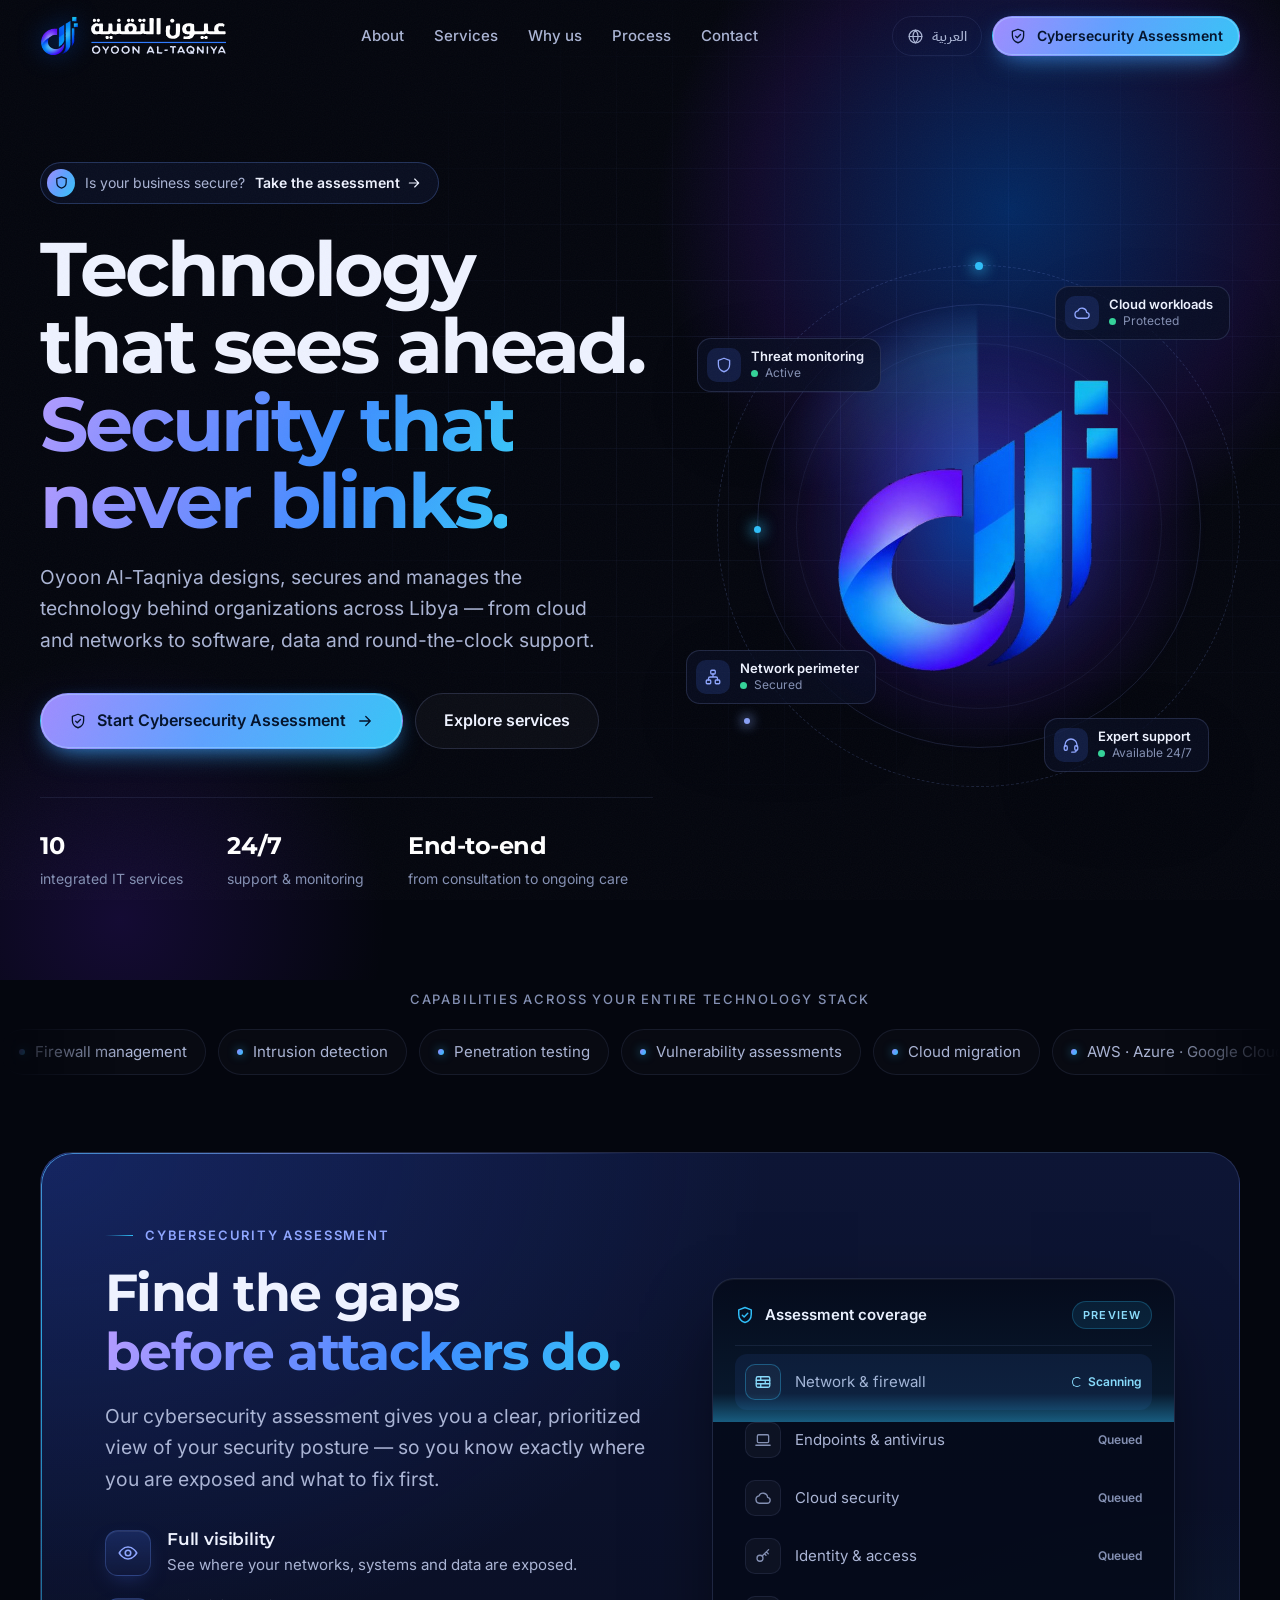
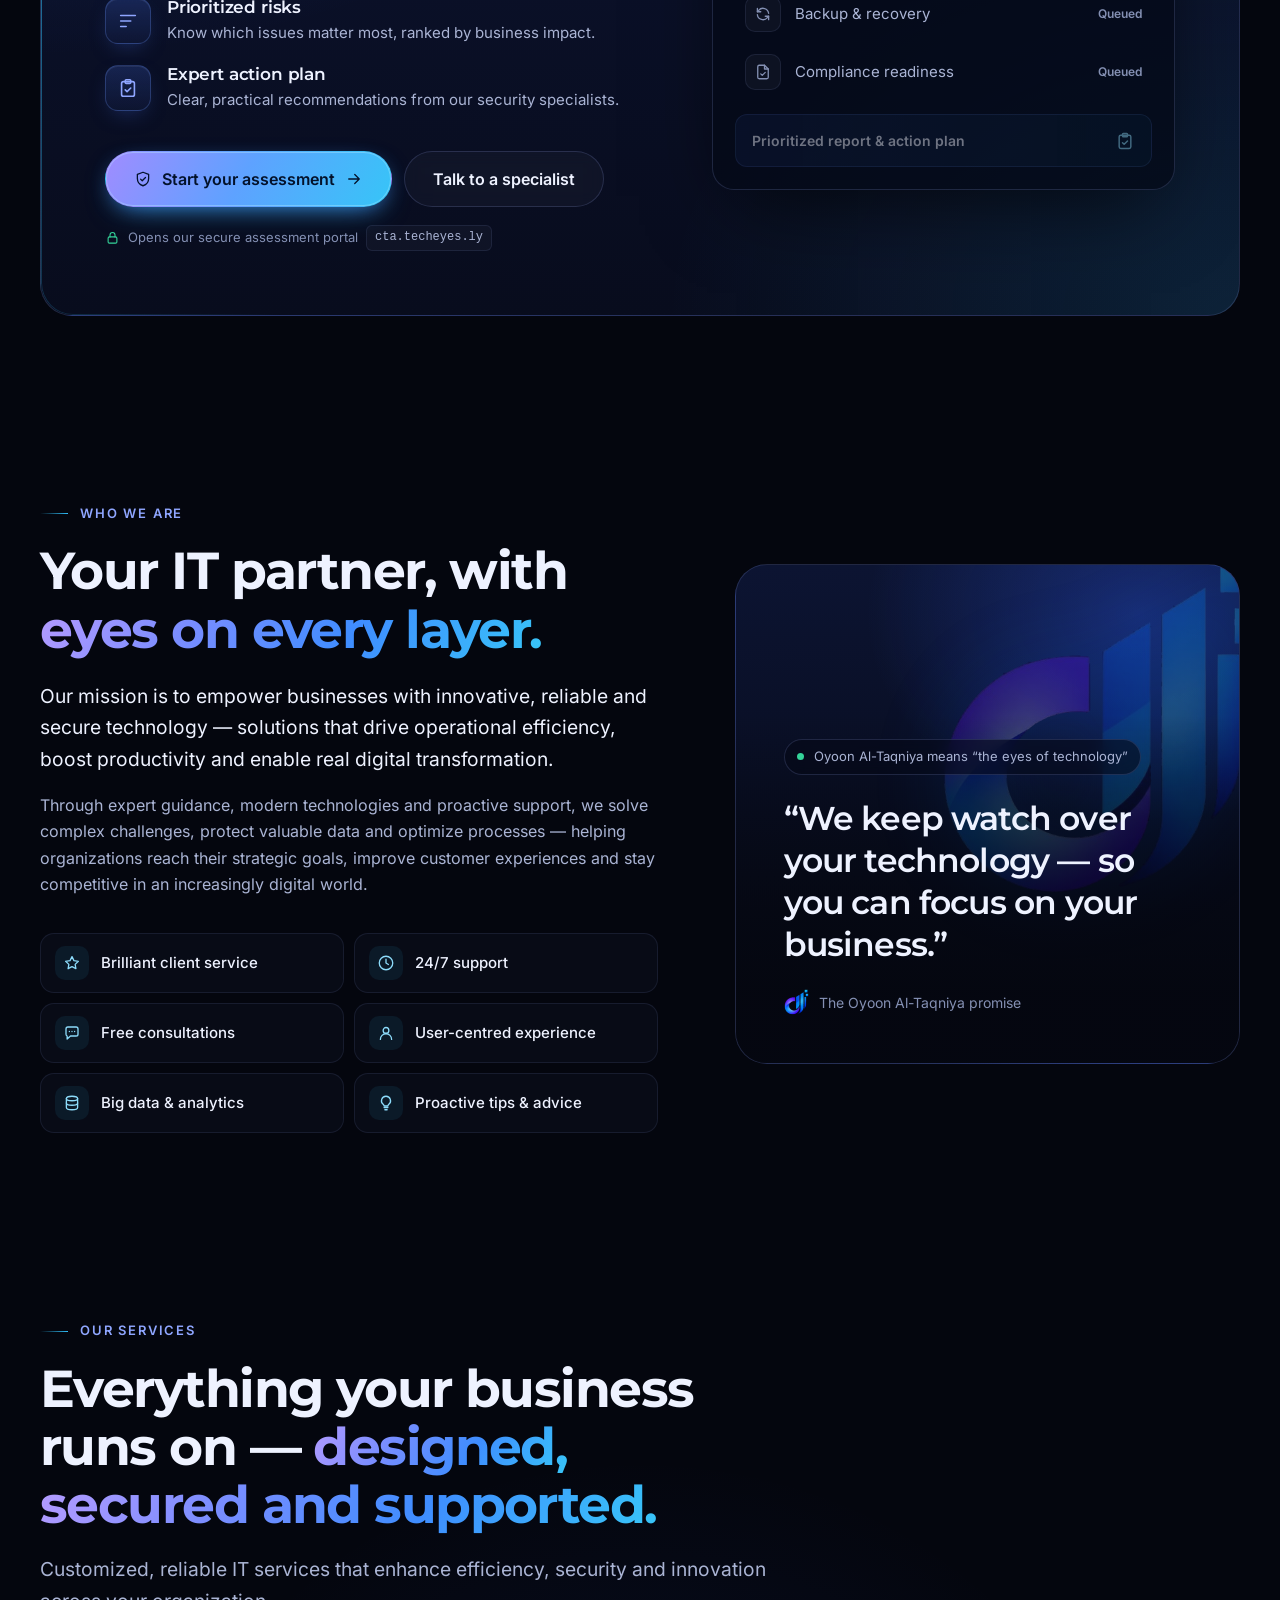
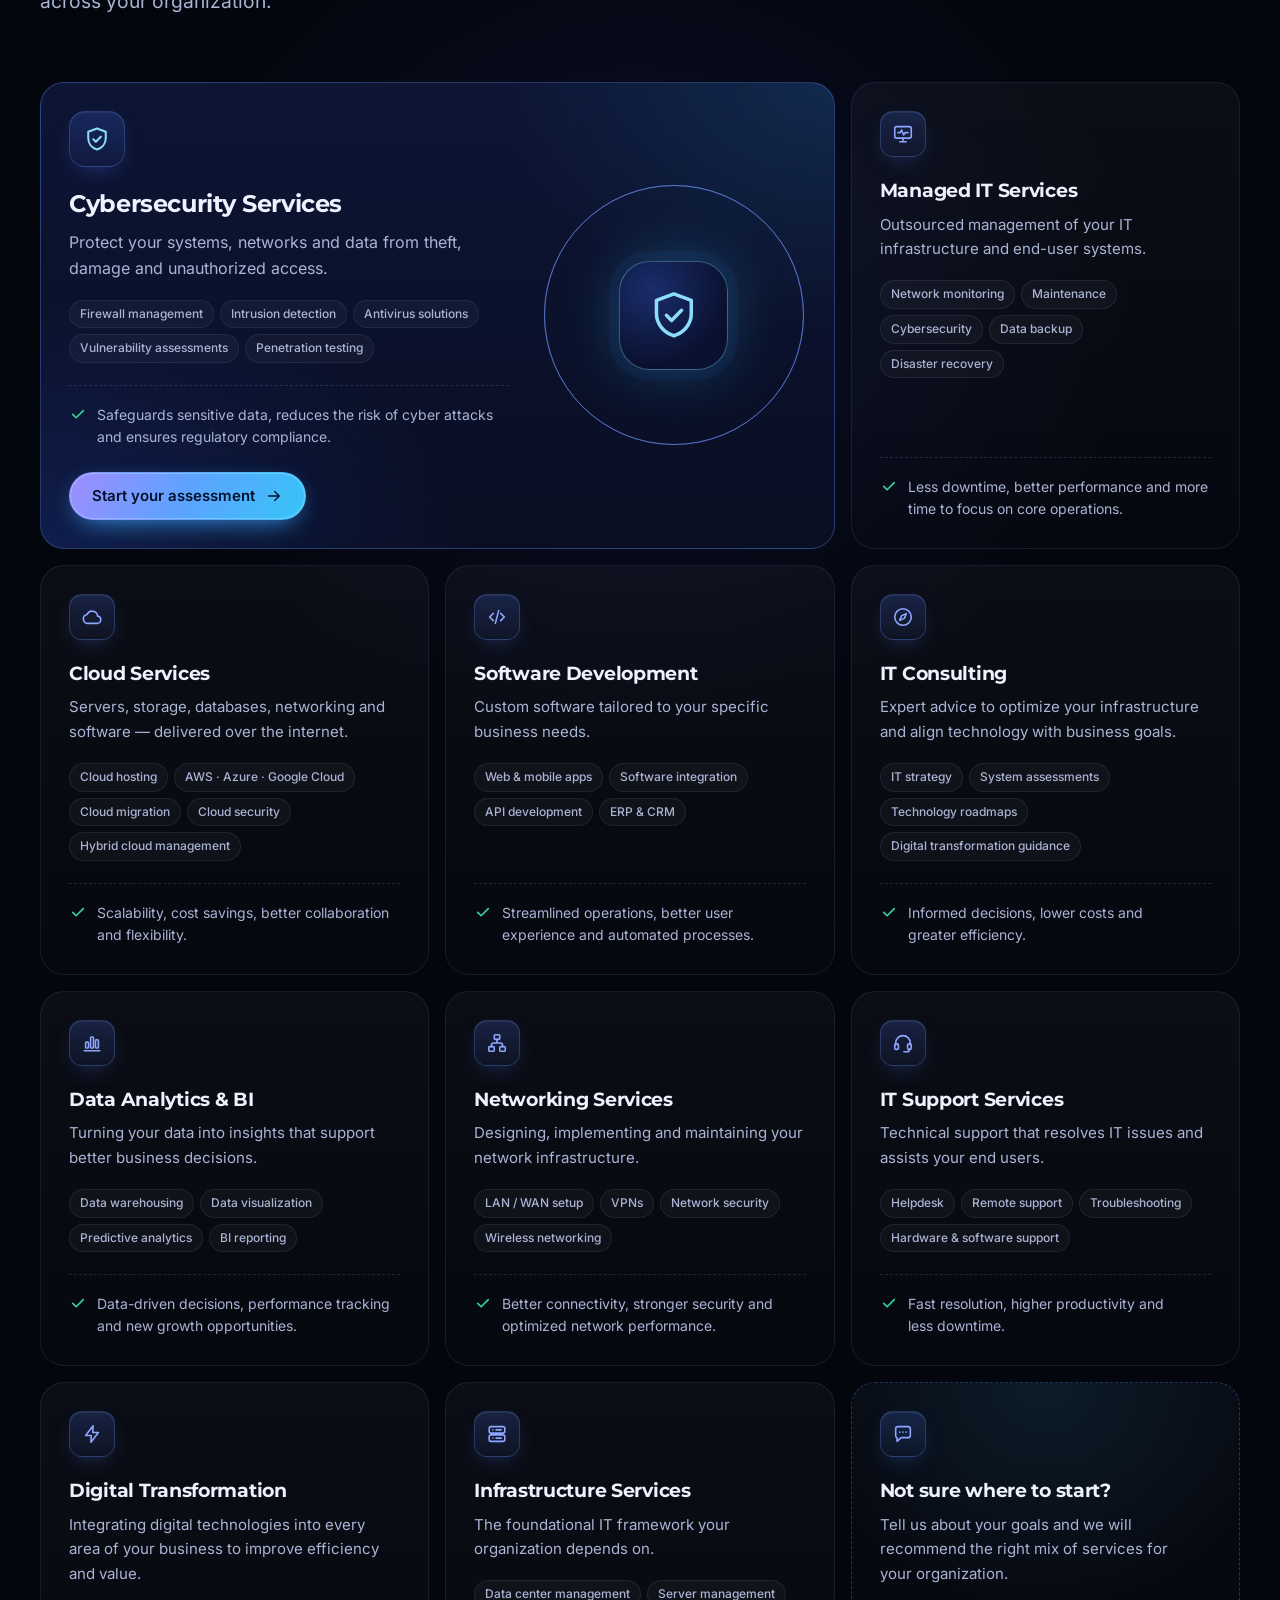
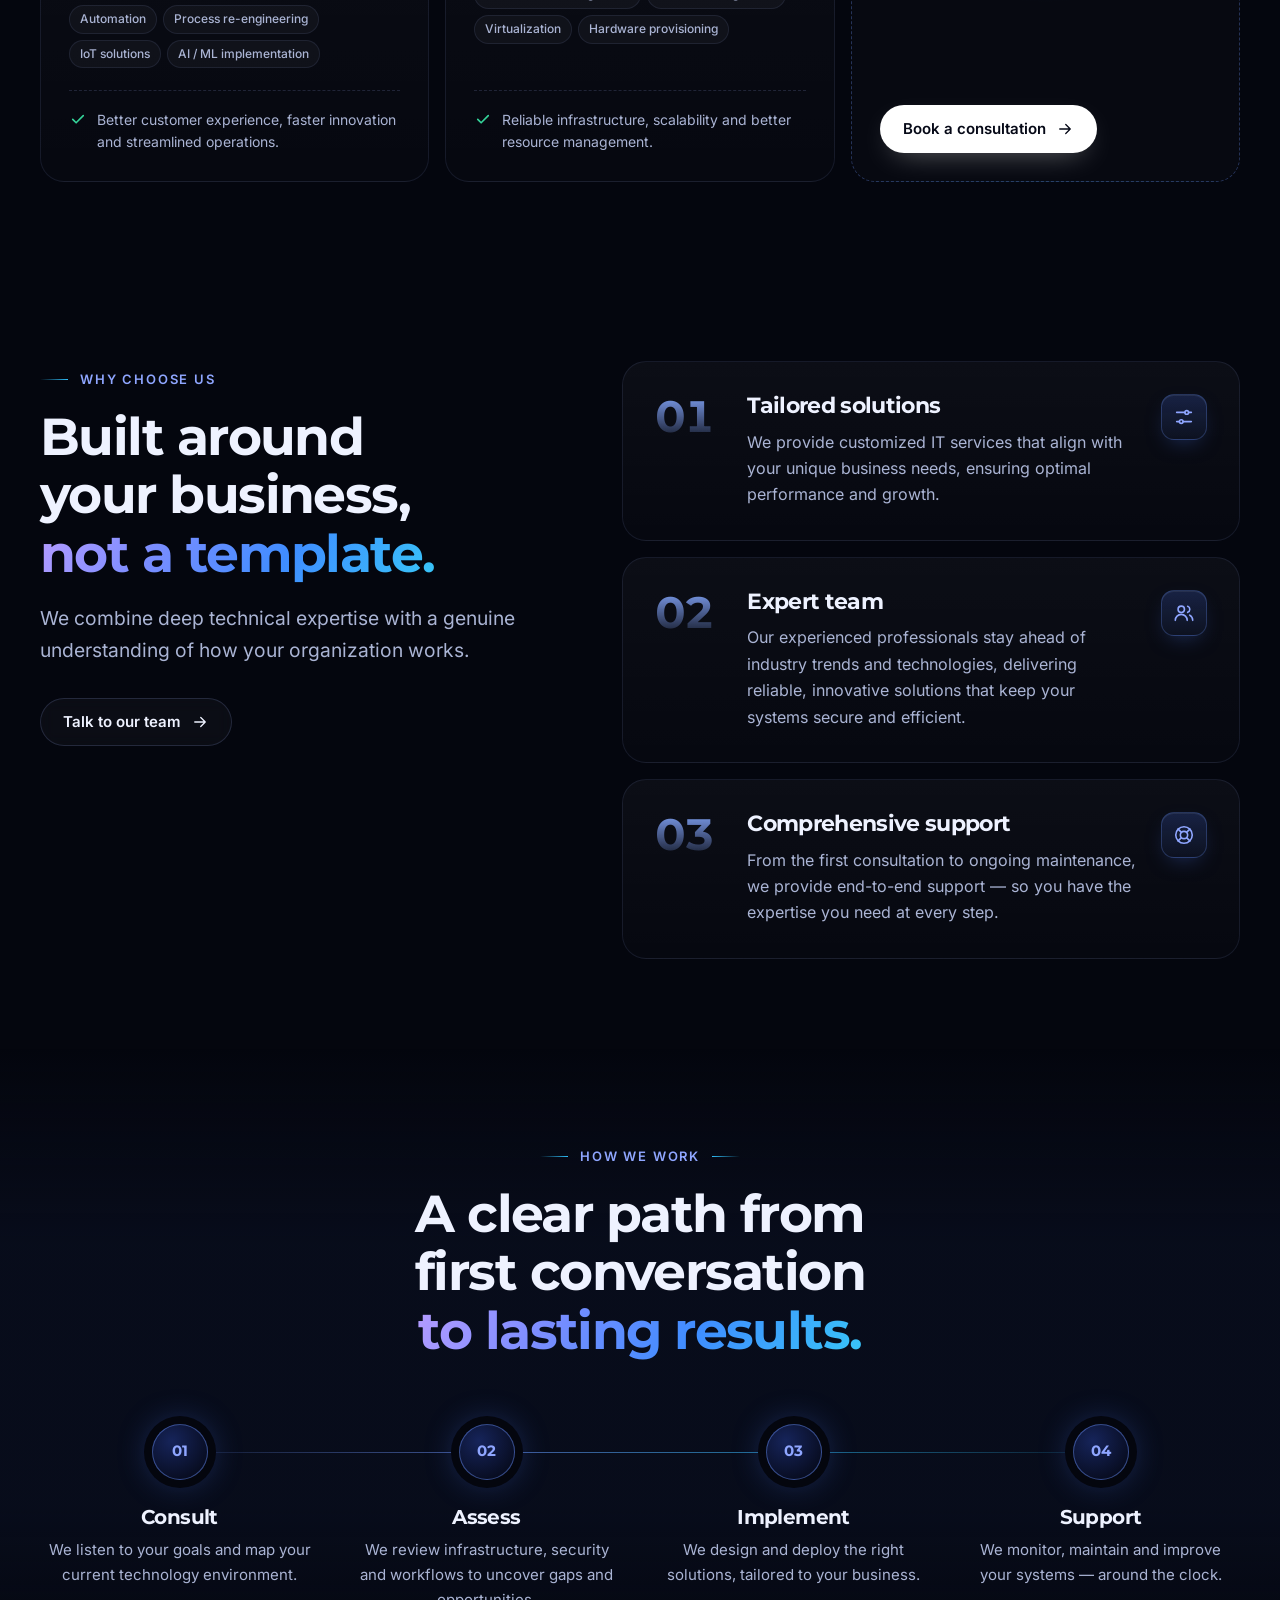
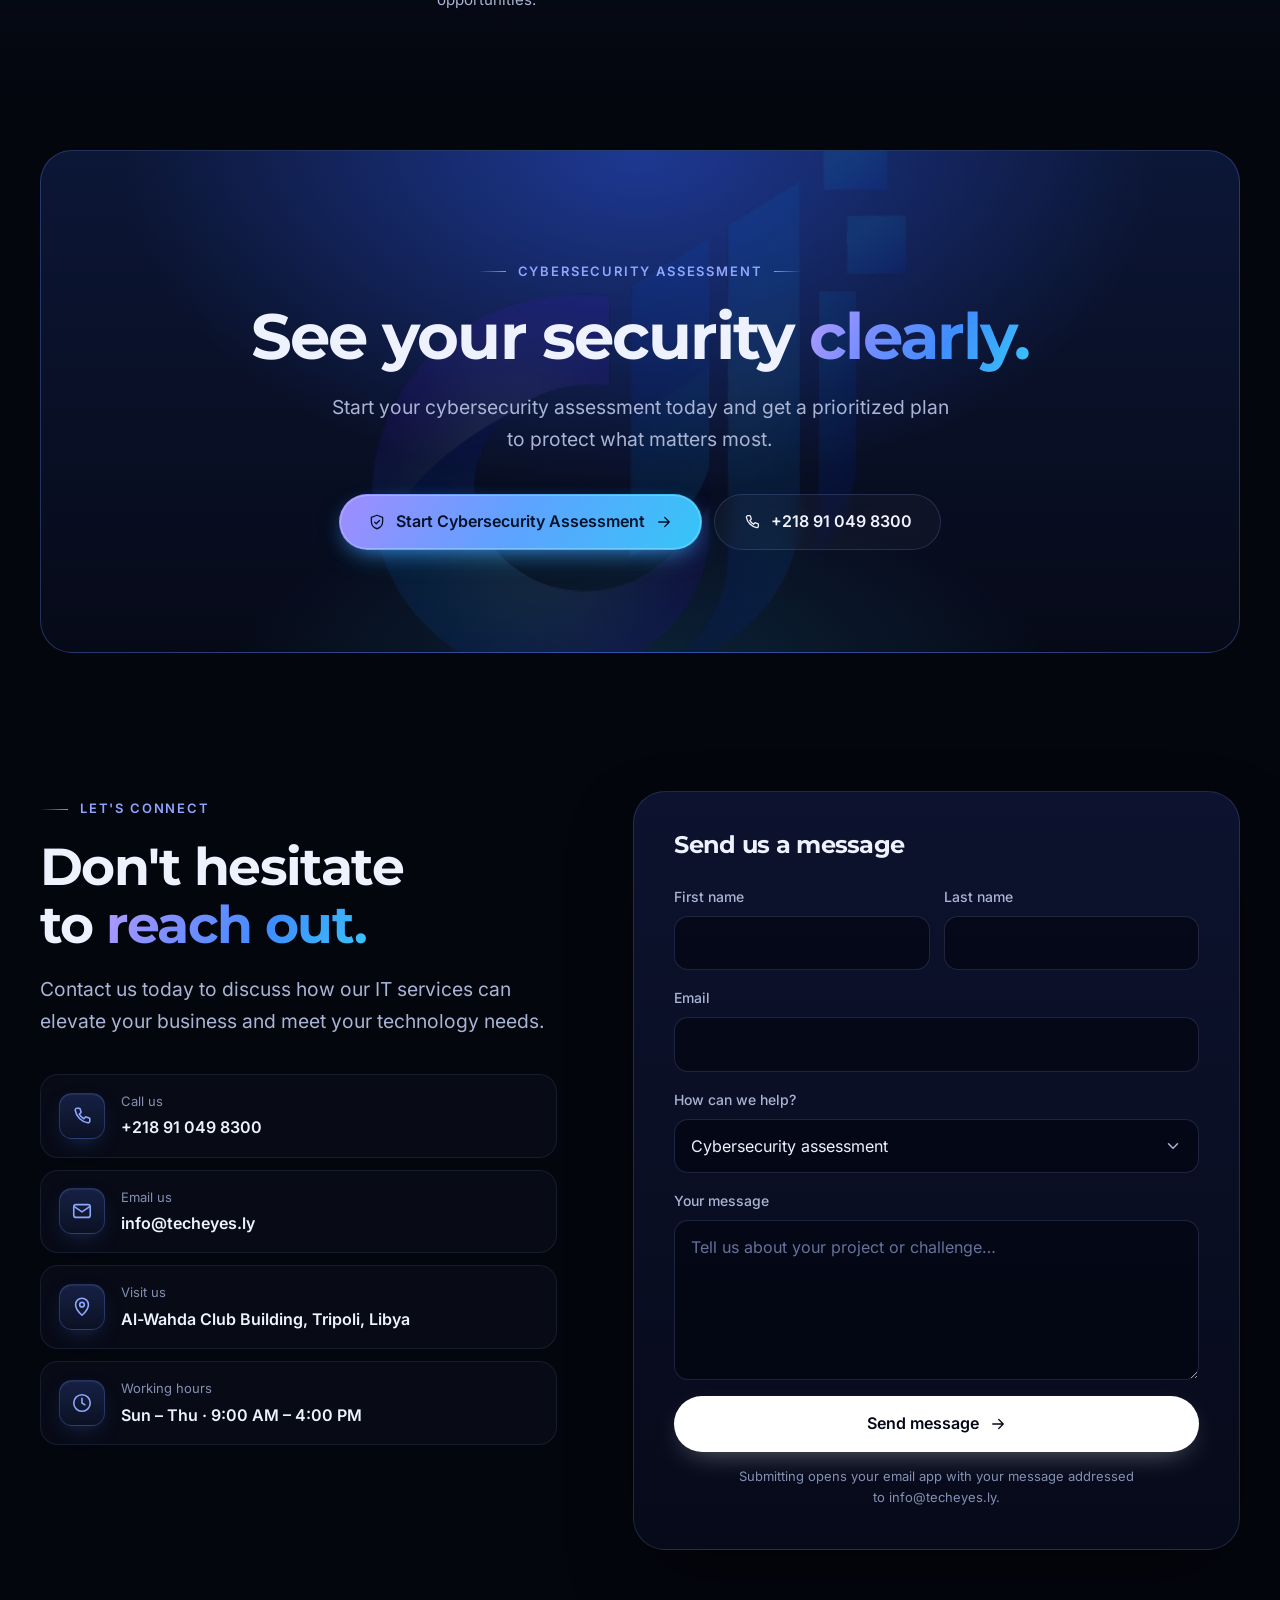
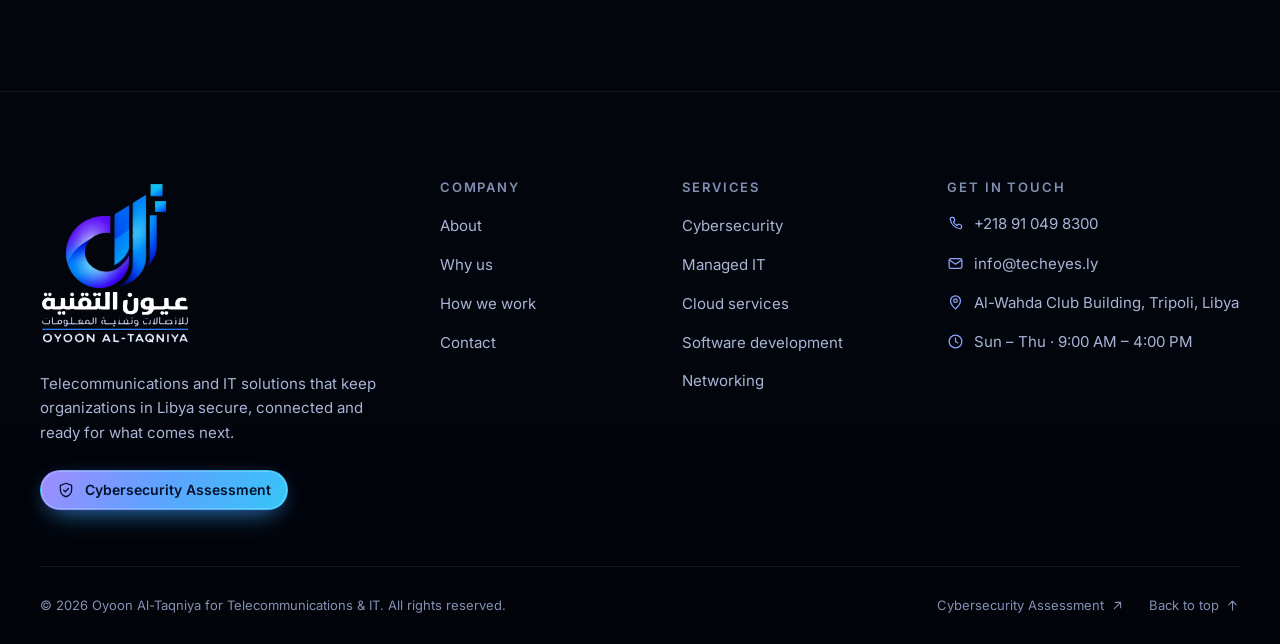
==== commit 66a4791b: "Replace the old eye-ring logo with the new Oyoon Al-Taqniya logo Swap the Techeyes eye-ring emblem f" ====
--- a/index.html
+++ b/index.html
@@ -3,32 +3,33 @@
 <head>
   <meta charset="utf-8">
   <meta name="viewport" content="width=device-width, initial-scale=1, viewport-fit=cover">
-  <title>Techeyes — IT &amp; Telecommunications | Cybersecurity, Cloud &amp; Managed IT in Libya</title>
-  <meta name="description" content="Techeyes (Oyoon Altaqnya) delivers cybersecurity, managed IT, cloud, networking, software development and IT support for organizations in Libya. Start your cybersecurity assessment today." data-i18n-attr="content:meta.description">
+  <title>Oyoon Al-Taqniya — Telecommunications &amp; IT | Cybersecurity, Cloud &amp; Managed IT in Libya</title>
+  <meta name="description" content="Oyoon Al-Taqniya (عيون التقنية) delivers cybersecurity, managed IT, cloud, networking, software development and IT support for organizations in Libya. Start your cybersecurity assessment today." data-i18n-attr="content:meta.description">
   <meta name="theme-color" content="#04060e">
   <meta name="color-scheme" content="dark">
   <link rel="canonical" href="https://techeyes.ly/">
 
   <meta property="og:type" content="website">
-  <meta property="og:site_name" content="Techeyes">
-  <meta property="og:title" content="Techeyes — IT &amp; Telecommunications">
+  <meta property="og:site_name" content="Oyoon Al-Taqniya">
+  <meta property="og:title" content="Oyoon Al-Taqniya — Telecommunications &amp; IT">
   <meta property="og:description" content="Technology that sees ahead. Security that never blinks. Cybersecurity, cloud, networking and managed IT for organizations in Libya.">
   <meta property="og:url" content="https://techeyes.ly/">
   <meta property="og:image" content="https://techeyes.ly/assets/img/og-image.png">
   <meta property="og:image:width" content="1200">
   <meta property="og:image:height" content="630">
-  <meta property="og:image:alt" content="Techeyes — IT &amp; Telecommunications">
+  <meta property="og:image:alt" content="Oyoon Al-Taqniya — عيون التقنية للاتصالات وتقنية المعلومات">
   <meta property="og:locale" content="en_US">
   <meta property="og:locale:alternate" content="ar_LY">
   <meta name="twitter:card" content="summary_large_image">
 
-  <link rel="icon" href="assets/img/favicon.svg" type="image/svg+xml">
+  <link rel="icon" href="favicon.ico" sizes="any">
   <link rel="icon" href="assets/img/favicon-32.png" sizes="32x32" type="image/png">
   <link rel="apple-touch-icon" href="assets/img/apple-touch-icon.png">
   <link rel="manifest" href="site.webmanifest">
 
   <link rel="preload" href="assets/fonts/inter-latin-var.woff2" as="font" type="font/woff2" crossorigin>
   <link rel="preload" href="assets/fonts/montserrat-latin-var.woff2" as="font" type="font/woff2" crossorigin>
+  <link rel="preload" href="assets/img/logo/oyoon-mark-fill.jpg" as="image">
   <link rel="stylesheet" href="assets/css/styles.css">
 
   <script src="assets/js/boot.js"></script>
@@ -40,10 +41,10 @@
     "@context": "https://schema.org",
     "@type": "LocalBusiness",
     "@id": "https://techeyes.ly/#organization",
-    "name": "Techeyes IT & Telecommunications",
-    "alternateName": ["Oyoon Altaqnya", "عيون التقنية"],
+    "name": "Oyoon Al-Taqniya for Telecommunications & IT",
+    "alternateName": ["عيون التقنية للاتصالات وتقنية المعلومات", "Oyoon Al-Taqniya", "Techeyes"],
     "url": "https://techeyes.ly/",
-    "logo": "https://techeyes.ly/assets/img/icon-512.png",
+    "logo": "https://techeyes.ly/assets/img/logo/oyoon-logo.png",
     "image": "https://techeyes.ly/assets/img/og-image.png",
     "description": "Cybersecurity, managed IT, cloud, networking, software development and IT support for organizations in Libya.",
     "email": "info@techeyes.ly",
@@ -72,17 +73,17 @@
 <body>
   <a class="skip-link" href="#main" data-i18n="a11y.skip">Skip to content</a>
 
-  <!-- Brand emblem (vectorized from the original Techeyes logo) + icon sprite -->
+  <!-- Oyoon Al-Taqniya logo (from the supplied artwork: raster mark clipped by a traced
+       silhouette, lettering traced to vector) + icon sprite -->
   <svg class="svg-defs" aria-hidden="true" focusable="false">
     <defs>
-      <linearGradient id="g-emblem" gradientUnits="userSpaceOnUse" x1="8" y1="4" x2="92" y2="96">
-        <stop offset="0" stop-color="#a9c1ff"/>
-        <stop offset=".45" stop-color="#4a78ff"/>
-        <stop offset="1" stop-color="#2f5bf0"/>
-      </linearGradient>
-      <path id="te-ring" d="M51.2 99.7C49.4 99.3 48 98.7 46.5 97.6C46 97.2 44.8 96.1 44.8 96C44.8 96 45 96.1 45.1 96.1C46.1 96.6 47.4 97.1 48.4 97.3C48.5 97.3 48.7 97.4 48.9 97.4C49.9 97.6 51 97.7 51.8 97.6C52.9 97.5 53.5 97.4 54.3 97C54.7 96.8 55.5 96.3 55.9 95.9C56.8 95 57.6 93.7 57.8 92.6C57.8 92.5 57.9 92.2 57.9 92.1C58 91.8 58 90.3 57.9 89.9C57.7 88.7 57.1 87.8 56.3 87.2C55.9 86.9 55.7 86.8 55 86.6C54.6 86.5 53 86.5 52.6 86.6C51.6 86.8 50.4 87.4 49.3 88.1C47.3 89.5 45.3 91.8 43.5 94.6C43.4 94.8 43.2 95.2 43 95.4C42 97 41.3 98.3 41 98.8C40.9 99 40.8 99.1 40.8 99.1C40.8 99.1 40.7 98.9 40.7 98.7C40.6 98.4 40 96.7 39.9 96.4C39.9 96.4 39.8 96.4 39.6 96.5C38.9 96.9 38.1 97.2 37.1 97.4C36.5 97.5 36.2 97.6 35.4 97.6C34.9 97.6 34.4 97.5 34.2 97.5C33.5 97.4 33.3 97.3 33.2 97.3C33.1 97.3 32.9 97.2 32.8 97.2C32.6 97.1 32.5 97.1 32.5 97.1C32.4 97 32.4 97 32.3 97C32.2 97 31 96.4 30.6 96.1C29 94.9 27.6 93.1 26.8 91.1C26.4 90.3 26.4 90.2 26.8 90.6C28.2 92.3 30.3 93.9 31.9 94.5C33 94.9 33.6 95 34.6 95C35.3 95 35.6 95 36.2 94.9C38.6 94.2 40.4 92.4 41 89.8C41.1 89.4 41.1 88.2 41 87.8C40.6 86.7 40 86 38.9 85.5C38.2 85.1 37.8 84.9 37 84.8C36.6 84.8 34.9 84.8 34.3 84.9C33 85.1 31.9 85.4 30.9 85.8C30.8 85.9 30.7 85.9 30.6 85.9C30.5 86 30.4 86 30.3 86C30 86.2 28.3 87 28 87.2C27.8 87.3 27.7 87.4 27.6 87.4C27.2 87.6 22.5 90.8 21.9 91.3C21.8 91.5 21.6 91.6 21.6 91.5C21.6 91.5 21.6 91.3 21.6 91C21.7 90.8 21.7 90.3 21.7 90C21.8 89.7 21.8 89.2 21.9 88.9C21.9 88.6 21.9 88.2 22 87.9C22.1 86.8 22.1 86.9 21.9 86.9C20.4 87.2 19.8 87.3 18.5 87C18 86.9 17.2 86.7 16.9 86.6C16.3 86.4 15.4 85.9 15 85.6C13.6 84.6 12.7 83.4 12 81.9C12 81.8 12 81.7 11.9 81.6C11.8 81.4 11.7 81 11.6 80.4C11.4 79.9 11.4 79.7 11.3 78.7C11.2 78 11.2 75.9 11.4 75.9C11.4 75.9 11.4 76 11.5 76.2C11.7 77 12.2 78.3 12.7 79.4C14 82.1 15.9 83.7 18 84.1C19.3 84.4 20.6 84.3 21.8 83.8C23.1 83.3 24.6 82.1 25.1 81C25.7 79.8 25.7 78.9 25.1 77.6C24.8 77 23.9 76 23.2 75.5C21.3 74.2 18.3 73.6 15.1 73.6C13.9 73.7 13.2 73.7 12.4 73.8C12.2 73.9 11.8 73.9 11.6 74C10.6 74.1 9.7 74.2 9.2 74.3C9 74.3 8.7 74.4 8.5 74.4C7.7 74.5 7 74.7 6.5 74.8C6.4 74.8 6.4 74.8 6.5 74.6C6.7 74.2 8.8 70.9 8.8 70.9C8.8 70.8 8.8 70.8 8.6 70.7C7.2 70.4 6.7 70.1 5.7 69.5C4.8 68.8 3.7 67.7 3.3 66.9C3 66.4 2.6 65.6 2.6 65.5C2.6 65.5 2.6 65.4 2.6 65.4C2.5 65.4 2.5 65.2 2.4 65.1C2.4 64.9 2.3 64.8 2.3 64.7C2.3 64.6 2.2 64.4 2.1 63.8C2 63.5 2 61.6 2.1 61.2C2.3 60.1 2.3 60.1 2.6 59.2C2.9 58.3 3.2 57.6 3.6 56.9C3.7 56.7 3.8 56.5 3.9 56.4C3.9 56.3 4 56.3 4 56.3C4 56.3 4 56.4 3.9 57.1C3.7 58.7 3.6 60.6 3.9 62C4.3 64.5 5.5 66.2 7.5 67.2C8.4 67.7 8.9 67.8 9.9 68C10.9 68.1 12.2 67.8 13.3 67.3C14.4 66.9 15.3 65.9 15.5 64.9C15.6 64.6 15.6 63.3 15.6 62.9C15.2 61.4 14.4 60.2 12.9 58.7C12.2 58.1 11.1 57.3 10.5 57C10.4 56.9 10.1 56.8 9.9 56.6C9.4 56.4 8.4 55.8 7.9 55.6C7.8 55.6 7.6 55.5 7.6 55.5C7.5 55.4 7.3 55.3 7.1 55.3C7 55.2 6.8 55.2 6.8 55.2C6.6 55.1 3.5 54.1 2.8 53.8C2.4 53.7 2.1 53.6 2 53.6C1.4 53.4 0.3 53.1 0.2 53.1C0 53.1 0 53 0.3 52.9C0.5 52.8 0.8 52.6 1 52.4C1.8 52 2.3 51.6 2.7 51.4C3.5 50.9 4 50.6 4 50.5C4 50.5 3.9 50.4 3.8 50.3C2.7 49.5 1.6 47.9 1.1 46.4C1 45.9 0.9 45.7 0.8 45C0.7 44.6 0.7 43 0.8 42.6C1 41.4 1.1 41 1.5 40.2C2.2 38.8 3.3 37.4 4.6 36.4C5.1 35.9 6.1 35.3 6.1 35.3C6.1 35.3 6.1 35.4 6 35.6C5.7 35.9 4.9 37.1 4.7 37.6C3.8 39.2 3.3 40.5 3.1 42C3 42.8 3.1 44.1 3.3 44.8C3.4 45.1 3.5 45.2 3.7 45.7C4.9 48 7.1 49.4 9.7 49.4C10.7 49.4 11.3 49.2 12.1 48.7C12.8 48.2 13.4 47.2 13.6 46.2C13.6 46 13.7 45.7 13.7 45.6C13.8 45.2 13.8 44.6 13.7 44.2C13.7 44.1 13.6 43.8 13.6 43.5C13.5 43.3 13.5 43.1 13.5 43C13.4 42.9 13.4 42.8 13.4 42.6C13.3 42.4 13.2 42.1 13.1 41.9C13.1 41.9 13.1 41.7 13 41.6C12.4 40 11.1 37.9 9.4 36C8.6 35.1 4.9 31.5 4.2 31C4 30.9 3.9 30.8 3.9 30.8C3.9 30.8 4.1 30.7 4.3 30.7C4.8 30.7 5.6 30.6 6.3 30.5C6.8 30.4 7.3 30.4 8.2 30.3C8.6 30.3 8.6 30.3 8.4 29.8C8 28.9 7.9 28.5 7.7 27.3C7.6 26.6 7.7 25.5 7.9 24.7C8 24.1 8.1 23.8 8.3 23.2C9.2 20.9 11.2 19.1 13.9 18.2C14.8 17.8 16.5 17.4 16.9 17.5L17.1 17.5L16.9 17.6C15.2 18.5 13.3 19.9 12.3 21.1C11.3 22.3 10.7 23.4 10.5 24.7C10.4 25.1 10.4 26.2 10.5 26.6C10.7 27.6 10.8 27.9 11.1 28.6C11.6 29.7 12.4 30.6 13.5 31.3C15.4 32.6 17.4 32.4 18.8 30.8C19.8 29.7 20.2 28.7 20.5 26.6C20.6 26.1 20.6 23.7 20.5 23.1C20.4 22.1 20.2 21.1 20 20.4C19.9 20 19.8 19.4 19.7 19.1C19.6 19 19.6 18.7 19.5 18.6C19.5 18.5 19.4 18.4 19.4 18.3C19.4 18.2 19.1 17.5 19 17.2C19 17 18.9 16.9 18.9 16.8C18.8 16.7 18.8 16.6 18.8 16.5C18.7 16.4 18.7 16.3 18.7 16.2C18.6 16.1 18.6 15.9 18.5 15.8C18.4 15.6 18.3 15.3 18.2 15.1C18.2 14.9 18.1 14.6 18 14.5C18 14.3 17.9 14.2 17.9 14.2C17.8 14.1 17.8 14.1 17.8 14C17.8 14 17.8 13.8 17.7 13.7C17.7 13.6 17.6 13.5 17.6 13.4C17.6 13.4 17.5 13.2 17.4 12.9C17.3 12.7 17.2 12.4 17.2 12.4C17.2 12.4 17.4 12.4 17.5 12.5C17.7 12.6 18 12.7 18.1 12.7C18.3 12.8 18.6 12.9 18.7 13C18.9 13 19.2 13.1 19.3 13.2C19.5 13.2 19.8 13.3 19.9 13.4C20.8 13.7 20.9 13.8 21.2 13.9C21.3 13.9 21.5 14 21.5 14C21.6 14 21.6 13.7 21.7 12.9C21.7 11.7 22.2 10.4 23 9.1C24.1 7.6 26 6.2 27.7 5.7C28.4 5.5 29.7 5.4 30.4 5.4C31.1 5.4 32.8 5.6 33.3 5.7C35 6.2 35.1 6.3 34.1 6.3C30.9 6.5 28.1 7.4 26.5 8.9C25.5 9.9 24.9 11.1 24.6 12.7C24.5 13.1 24.5 14.3 24.6 14.7C24.7 15.3 24.8 15.4 24.9 15.7C25.2 16.7 25.7 17.5 26.4 18.1C26.9 18.7 27.3 18.9 27.9 19.1C28.5 19.3 29.5 19.3 30.1 19.1C31 18.8 31.9 18.3 32.5 17.7C34.2 16 35.5 13.3 36.1 10.3C36.2 10.2 36.2 10 36.2 9.8C36.3 9.7 36.3 9.4 36.4 9.2C36.4 9 36.4 8.7 36.5 8.5C36.5 8.3 36.5 8 36.6 7.7C36.6 7.4 36.7 6.9 36.7 6.6C36.7 6.4 36.8 5.9 36.8 5.6C36.8 5.3 36.9 4.8 36.9 4.5C36.9 4.2 37 3.4 37 2.8L37.1 1.7L37.9 2.5C38.3 3 39.1 3.7 39.5 4.2C40 4.6 40.4 5 40.4 5C40.4 5 40.5 4.8 40.7 4.6C41.6 2.9 42.9 1.7 44.7 0.9C45.3 0.7 45.7 0.5 46.6 0.4C47.2 0.2 49.1 0.2 49.5 0.3C50.2 0.5 50.4 0.5 50.7 0.6C51.3 0.8 51.4 0.9 52.2 1.3C53.3 1.8 54.2 2.5 55.2 3.4C55.6 3.7 55.8 4 55.7 4C55.6 3.9 55.3 3.8 55.1 3.7C54.9 3.6 54.7 3.5 54.6 3.5C54.5 3.4 54.3 3.4 54.3 3.4C54.2 3.4 54.2 3.3 54.1 3.3C54 3.3 53.3 3 52.8 2.9C52.3 2.7 51.6 2.6 50.7 2.4C50.2 2.4 48.3 2.4 47.9 2.5C47.5 2.5 47 2.7 46.8 2.8C45.1 3.5 44 4.5 43.3 6C42.9 6.7 42.8 7 42.6 8C42.5 8.7 42.6 10.1 42.8 10.8C43.2 12 44.2 13 45.3 13.3C45.6 13.4 46.4 13.5 46.7 13.5C47.1 13.5 48.1 13.4 48.6 13.2C49.1 13 50.1 12.5 50.5 12.3C50.6 12.2 50.6 12.2 50.7 12.2C50.7 12.2 50.9 12.1 51.1 11.9C52.9 10.7 54.9 8.6 56.3 6.4C57.2 5.1 58.6 2.9 59 2.2C59 2.1 59.1 1.9 59.2 1.8C59.3 1.6 59.4 1.4 59.5 1.2C59.6 1 59.7 0.8 59.7 0.8C59.7 0.9 60.2 2.2 60.6 3.6C60.8 4 60.9 4.4 60.9 4.4C61 4.4 61.2 4.3 61.4 4.2C62.3 3.8 63 3.6 64.3 3.4C65 3.3 65.4 3.4 66.5 3.5C67.1 3.6 67.7 3.8 68.1 4C68.2 4 68.3 4.1 68.4 4.1C70 4.8 71.6 6.3 72.7 8C72.9 8.4 73.6 9.7 73.7 10C73.7 10 73.8 10.2 73.8 10.4C73.9 10.5 74 10.6 73.9 10.6C73.9 10.6 73.5 10.3 73.1 9.8C72.1 8.8 71.4 8.2 70.4 7.5C68.3 6.1 66.3 5.6 64.5 6.1C64.3 6.1 63.6 6.3 63.5 6.4C63.1 6.5 62.4 6.9 62.1 7.1C61.3 7.7 60.4 8.8 59.9 9.7C59 11.7 59.1 13.4 60.3 14.6C60.7 15.1 61.4 15.5 62 15.8C62.1 15.8 62.2 15.9 62.3 15.9C62.4 15.9 62.6 16 62.9 16.1C63.2 16.2 63.4 16.2 64.5 16.2C65.8 16.2 66.2 16.1 67.5 15.8C68 15.7 69.1 15.3 69.4 15.2C69.5 15.2 69.6 15.1 69.7 15.1C69.7 15.1 69.9 15 70.1 15C70.2 14.9 70.4 14.8 70.5 14.7C70.9 14.6 71.9 14.1 72.5 13.7C73.6 13.2 78.1 10.1 78.6 9.6C78.7 9.5 78.8 9.4 78.8 9.4C78.8 9.4 78.8 10.2 78.6 11.8C78.6 12.1 78.5 12.6 78.5 12.9C78.5 13.2 78.4 13.5 78.4 13.7C78.4 13.8 78.4 14 78.4 14C78.4 14 78.7 13.9 79 13.8C80.1 13.6 81.7 13.7 83 14.1C83.2 14.2 83.6 14.4 83.8 14.5C84 14.5 84.1 14.6 84.1 14.6C84.2 14.6 85.2 15.3 85.5 15.5C86.3 16.1 87.1 17 87.6 17.7C87.9 18.2 88.3 19.1 88.4 19.6C88.6 20.2 88.8 20.9 88.9 21.7C89 22.2 89 24.7 88.9 24.9C88.9 25 88.9 25 88.8 24.8C88.6 24.1 88.3 23.1 88.2 23.1C88.2 23.1 88.2 23 88.2 23C88.2 22.7 87.2 20.8 86.7 20.1C85.7 18.5 84.7 17.6 83.2 17C83 16.9 82.4 16.8 82.1 16.7C81.6 16.6 80.2 16.6 79.8 16.7C78.4 16.9 77.3 17.5 76.2 18.5C75.6 19.1 75.2 19.6 74.9 20.4C74.7 21 74.7 21.9 74.9 22.6C75.1 23.3 75.5 24 76.2 24.7C76.9 25.3 77.4 25.7 78.8 26.3C79.1 26.4 79.9 26.6 80.4 26.7C81.1 26.9 81.3 27 82.6 27.1C83.2 27.2 86.3 27.2 86.8 27.1C87 27.1 87.5 27.1 87.8 27C88.1 27 88.5 26.9 88.7 26.9C89.1 26.9 89.7 26.8 90.2 26.7C90.5 26.7 90.8 26.6 91 26.6C91.1 26.6 91.4 26.5 91.7 26.5C92.1 26.4 92.4 26.4 93.1 26.2C93.7 26.1 93.8 26.1 93.8 26.1C93.8 26.1 93.6 26.5 92.4 28.4C92.3 28.6 92.1 29 91.9 29.2C91.8 29.4 91.7 29.6 91.6 29.7C91.5 29.9 91.5 30 91.8 30.1C93.1 30.3 94.4 31.1 95.5 32.2C96.8 33.5 97.5 34.8 98 36.8C98.1 37.2 98.1 39.2 98 39.7C97.9 39.9 97.9 40.2 97.8 40.3C97.8 40.5 97.8 40.7 97.7 40.8C97.7 40.8 97.7 41 97.6 41.1C97.6 41.4 97.5 41.7 97.4 41.8C97.4 41.9 97.3 42.1 97.2 42.3C97 42.8 96.4 44.1 96.1 44.4L96 44.5L96.1 44.3C96.1 44.2 96.1 44 96.1 43.8C96.3 43 96.3 42.6 96.3 41.2C96.4 39.6 96.3 38.9 96 37.8C96 37.7 96 37.5 95.9 37.4C95.8 36.9 95.3 36 94.9 35.4C94.1 34.2 92.5 33.2 91.1 32.9C90.9 32.8 90.7 32.8 90.6 32.8C90 32.6 88.7 32.7 87.9 32.9C87.5 33.1 87.4 33.1 87.1 33.2C85.4 33.8 84.4 35.2 84.4 36.8C84.5 37.9 84.9 39.1 85.6 40.2C86.8 41.8 88.7 43.3 91.1 44.5C91.7 44.9 92 45 92.4 45.1C92.5 45.2 92.7 45.3 92.8 45.3C92.9 45.3 93.1 45.4 93.3 45.5C93.5 45.6 93.7 45.6 93.7 45.7C93.9 45.7 94.8 46 96.4 46.6C96.9 46.7 97.4 46.9 97.6 46.9C97.7 47 97.9 47 98 47C98.1 47.1 98.4 47.2 98.6 47.2C98.9 47.3 99.2 47.4 99.3 47.4C99.4 47.5 99.6 47.5 99.8 47.5C99.9 47.6 100 47.6 100 47.6C100 47.7 99.9 47.7 99.7 47.8C99.6 47.9 99.3 48.1 99 48.3C98.7 48.4 98.3 48.7 98.1 48.9C97.8 49 97.4 49.3 97.2 49.4C96.9 49.6 96.6 49.8 96.5 49.8C96.4 49.9 96.2 50 96.2 50C96.2 50.1 96.4 50.2 96.5 50.3C97.9 51.5 98.8 53.1 99.2 54.9C99.2 55 99.3 55.2 99.3 55.4C99.4 55.7 99.4 57.6 99.3 57.9C99.3 58 99.2 58.3 99.2 58.5C99 59.7 98.2 61.1 97.3 62.3C96.9 62.8 95.8 63.8 95.3 64.2C94.8 64.6 94 65.2 94 65.1C93.9 65.1 94 65 94.1 64.8C94.4 64.5 95.1 63.5 95.3 63.1C95.4 62.9 96.1 61.5 96.2 61.2C96.3 60.9 96.4 60.8 96.4 60.6C96.5 60.5 96.6 60.3 96.6 60.2C96.6 60.1 96.7 59.9 96.7 59.8C97.1 58.2 97.1 56.7 96.6 55.4C96.5 55 96 54.1 95.7 53.7C94.8 52.5 93.4 51.5 91.9 51.2C90.7 51 89.9 51 89.1 51.2C87.8 51.6 86.8 52.8 86.5 54.3C86.3 55.3 86.3 55.6 86.4 56.3C86.7 58.3 87.4 60 88.8 62C89.8 63.5 90.7 64.6 92.8 66.6C94.4 68.2 95.5 69.1 95.9 69.4C96.1 69.6 96.2 69.7 96.1 69.7C96.1 69.7 95.9 69.7 95.6 69.8C95.3 69.8 94.8 69.8 94.5 69.9C93.8 70 93 70 92.3 70.1C92 70.1 91.7 70.2 91.7 70.2C91.7 70.2 91.7 70.3 91.8 70.5C91.8 70.6 91.9 70.7 91.9 70.8C91.9 70.9 92 71 92 71C92.3 71.7 92.4 72.4 92.4 73.4C92.5 75 92.3 76.1 91.6 77.5C90.9 79 89.8 80.2 88.3 81.1C87.9 81.4 86.8 81.9 86.7 81.9C86.7 81.9 86.6 81.9 86.6 82C86.2 82.2 85.4 82.4 84.5 82.6C83.8 82.7 83.1 82.8 83 82.8C83 82.7 83 82.7 83.5 82.5C86 81.2 88.2 79.2 89.1 77.3C89.4 76.6 89.5 76.2 89.7 75.4C89.8 74.6 89.8 74.1 89.6 73.2C89.2 71.4 88.2 70 86.6 68.9C85.4 68.1 84 67.9 82.8 68.4C81.6 68.8 80.4 70.3 80 71.9C79.9 72 79.9 72.2 79.9 72.3C79.8 72.3 79.8 72.5 79.8 72.7C79.7 72.9 79.7 73.2 79.6 73.4C79.5 73.9 79.5 76.8 79.6 77.3C79.7 77.5 79.7 77.8 79.8 78.1C79.9 78.6 80 79.5 80.1 79.9C80.3 80.6 80.4 81 80.6 81.6C80.9 82.3 81.1 83 81.2 83.2C81.2 83.3 81.3 83.4 81.3 83.5C81.3 83.6 81.4 83.7 81.4 83.8C81.4 83.9 81.5 84 81.5 84.1C81.6 84.2 81.6 84.4 81.6 84.4C81.7 84.5 81.7 84.7 81.8 84.8C82 85.5 82.7 87.2 82.9 87.5C83 87.8 83 87.9 82.9 87.8C82.8 87.8 82.8 87.8 82.7 87.7C82.6 87.7 82.4 87.6 82.1 87.5C81.9 87.4 81.6 87.3 81.5 87.3C81.4 87.3 81.2 87.2 80.9 87.1C80.7 87 80.4 86.9 80.3 86.9C80.2 86.8 80 86.7 79.7 86.6C79 86.4 78.8 86.3 78.8 86.3C78.7 86.3 78.7 86.4 78.7 86.6C78.7 86.9 78.6 87.9 78.5 88.2C78.3 88.9 78.3 88.9 78.1 89.4C77.2 91.6 75.4 93.3 73.3 94.1C72.7 94.3 72.1 94.5 71 94.6C70.5 94.7 69.3 94.7 68.8 94.6C67.8 94.5 67.6 94.5 67.4 94.4C67.3 94.4 67.1 94.3 66.9 94.3C66.8 94.3 66.4 94.2 66.2 94.1C65.9 94 65.7 93.9 65.6 93.9C65.6 93.9 65.5 93.9 65.5 93.9C65.5 93.8 65.8 93.8 66.6 93.7C67.4 93.7 68.7 93.5 69.4 93.3C70.5 93 71.1 92.8 71.9 92.5C74 91.4 75.2 89.9 75.7 87.5C75.8 87.1 75.8 85.7 75.7 85.2C75.3 83.6 74.4 82.1 73.4 81.4C73.1 81.2 72.6 81 72.2 80.9C71.9 80.8 70.8 80.8 70.6 80.8C70.5 80.9 70.3 80.9 70.2 81C69.5 81.1 68.5 81.7 68 82.2C67.2 82.9 66.2 84.3 65.7 85.5C65.2 86.5 65 86.8 65 86.9C65 86.9 65 87 65 87C64.9 87.2 64.4 88.7 64.3 89.3C64 90.6 63.8 91.6 63.7 93.1C63.6 93.4 63.6 93.9 63.5 94.1C63.5 94.4 63.5 94.9 63.4 95.3C63.4 95.6 63.4 96.1 63.3 96.4C63.3 96.6 63.3 97.2 63.3 97.6C63.3 98 63.2 98.3 63.2 98.3C63.2 98.3 62.5 97.6 61.6 96.8C60.8 95.9 60.1 95.2 60.1 95.2C60 95.1 59.9 95.3 59.8 95.5C59 97 57.7 98.2 56.2 98.9C55.7 99.2 55.5 99.2 55 99.4C54.5 99.5 54.3 99.6 53.5 99.7C53.1 99.8 51.6 99.8 51.2 99.7ZM60.9 87.6C60.9 87.5 61 87.3 61 87.3C61 87.2 61.1 87 61.1 86.9C61.2 86.4 61.4 85.9 61.5 85.6C61.9 84.6 61.9 84.6 62.1 84.1C62.9 82.4 63.7 81.2 64.9 80C65.9 79.1 66.7 78.5 67.7 78C68.6 77.6 69.1 77.4 70.1 77.2C72.1 76.9 74.4 77.7 75.8 79.1C76.2 79.4 76.3 79.5 76.3 79.3C76.2 79.1 75.9 77.7 75.8 76.4C75.7 75.7 75.7 74 75.8 73.5C76 72.1 76.1 71.7 76.7 70C76.8 69.7 77.5 68.4 77.7 68.1C78.8 66.4 80.5 65.2 82.1 64.9C82.3 64.8 82.5 64.8 82.6 64.8C82.8 64.7 83.3 64.7 83.9 64.7C84.9 64.7 85.1 64.7 86.1 65C86.2 65 86.3 65.1 86.3 65.1C86.5 65.2 86.3 65 85.9 64.4C85 63.1 84.2 61.9 83.7 60.8C83.7 60.6 83.6 60.4 83.5 60.3C83.5 60.1 83.2 59.3 83.1 58.9C83 58.6 82.9 58.2 82.9 57.8C82.8 57.6 82.8 57.2 82.7 57C82.7 56.5 82.7 54.8 82.7 54.3C83 52.8 83.4 51.8 84.1 50.7C84.4 50.2 85.2 49.5 85.7 49.1C86.1 48.8 87.1 48.3 87.3 48.2C87.3 48.2 87.5 48.2 87.7 48.1C88.1 48 88.8 47.8 89 47.8C89.2 47.8 89.2 47.8 89.2 47.8C89.2 47.8 89 47.6 88.7 47.5C86.8 46.5 85.4 45.5 84.3 44.4C83.6 43.8 83.3 43.4 82.7 42.5C81.9 41.3 81.6 40.7 81.3 39.7C81.1 39.1 81 38.9 80.9 38.1C80.8 37.7 80.8 36.3 80.9 35.9C80.9 35.8 80.9 35.5 81 35.4C81.3 33.8 82.5 32.1 83.9 31.1L84.2 31L83.9 30.9C83.7 30.9 83.2 30.9 82.7 30.9C80.8 30.8 78.8 30.4 77.5 29.8C77.1 29.7 76.3 29.3 76.1 29.1C76 29 75.8 29 75.8 29C75.8 29 75.6 28.9 75.4 28.7C73.7 27.7 72.1 25.8 71.6 24.2C71.2 23.2 71.1 21.8 71.3 20.9C71.3 20.5 71.4 20.1 71.5 19.9C71.5 19.8 71.6 19.7 71.6 19.6C71.7 19.2 71.9 18.7 72.2 18.3C72.3 18.1 72.3 18 72.3 18C72.2 18 72 18.1 71.7 18.3C71.5 18.4 71.2 18.5 71.1 18.5C71 18.6 70.8 18.7 70.7 18.7C70.2 18.9 69.3 19.2 68.9 19.4C68.8 19.4 68.6 19.4 68.5 19.5C67.2 19.8 65.7 20.1 64.9 20C63 19.9 62.5 19.8 61.8 19.6C60.5 19.2 59.6 18.8 58.7 18.2C57.2 17 56.2 15.3 56 13.3C56 13.1 55.9 12.9 55.9 12.9C55.9 12.8 55.7 13 55.5 13.2C54.6 14.1 53.3 15.1 52.9 15.3C52.8 15.4 52.6 15.5 52.6 15.5C51.7 16.1 49.8 16.8 48.6 17C48.4 17 48.1 17.1 47.9 17.1C47.6 17.2 45.9 17.2 45.6 17.1C45.4 17.1 45.1 17 45 17C42.7 16.5 40.6 14.7 39.8 12.3C39.7 12.1 39.7 11.9 39.7 11.9C39.7 11.8 39.6 11.8 39.6 11.8C39.6 11.8 39.6 11.8 39.6 11.8C39.6 11.9 39.2 13.1 39.2 13.3C38.5 15.3 38.4 15.5 37.9 16.6C37.3 17.8 36.8 18.6 35.9 19.5C34.5 21 33.4 21.8 31.9 22.4C31.3 22.6 31.2 22.6 30.2 22.8C29.8 22.9 28.7 22.9 28.2 22.8C27.7 22.7 27.1 22.6 27 22.5C27 22.5 26.9 22.4 26.9 22.4C26.7 22.4 25.6 21.9 25.2 21.6C25 21.5 24.6 21.1 24.3 20.8C24 20.6 23.8 20.4 23.8 20.4C23.8 20.4 23.8 20.4 23.8 20.5C24.1 21.5 24.4 24.2 24.4 25.3C24.4 25.9 24.3 27.4 24.2 28C24 28.6 23.6 29.9 23.4 30.4C22.5 32.4 21.1 34 19.6 34.8C18.1 35.6 16.1 35.8 14.5 35.4C14.2 35.3 13.8 35.1 13.7 35.1C13.5 35 13.3 35 13.5 35.2C13.7 35.3 15 37.1 15.3 37.7C15.3 37.8 15.5 38.1 15.7 38.3C16.2 39.2 16.7 40.4 16.9 41.1C16.9 41.3 17 41.5 17 41.5C17.1 41.8 17.2 42.2 17.3 43.4C17.4 43.9 17.4 45.7 17.3 46.2C17 48.4 16.1 50.1 14.5 51.2C13.4 52 11.7 52.7 10.7 52.7C10.5 52.7 10.4 52.7 10.4 52.7C10.4 52.7 10.8 52.9 11.2 53.1C11.6 53.3 12.1 53.6 12.4 53.7C12.6 53.9 12.9 54.1 13 54.1C13.9 54.6 15.2 55.7 16 56.4C17.4 57.8 18.7 60.1 19 61.6C19.1 61.7 19.1 62 19.2 62.2C19.3 62.8 19.3 64.4 19.2 65C18.8 67 17.5 68.8 15.9 69.7C15.7 69.8 15.6 69.9 15.6 69.9C15.6 70 16 70 16.6 70C17.2 70 18 70 18.3 70C19.2 70.1 20.2 70.3 20.5 70.4C20.6 70.4 20.9 70.5 21.1 70.5C22 70.7 23.1 71.2 23.9 71.6C24.1 71.8 24.4 71.9 24.5 72C25.3 72.4 26.2 73.1 26.8 73.8C27.7 74.7 28.3 75.6 28.7 76.7C29 77.6 29 77.9 29 79C29 80 29 80.1 28.7 81.1C28.6 81.5 28.2 82.5 27.9 82.9C27.8 83 27.7 83.2 27.7 83.2C27.7 83.2 27.9 83.1 28.1 83C29.6 82.3 31.3 81.6 32.5 81.4C32.8 81.3 33.5 81.1 33.9 81.1C34.7 81 36.9 81 37.8 81.2C40.6 81.7 42.7 83.2 43.7 85.3C44 85.9 44.3 86.6 44.3 87.1C44.3 87.2 44.4 87.3 44.4 87.3C44.4 87.3 44.7 87.1 45 86.8C46.9 85 48.3 84.1 50.5 83.4C51.4 83.1 51.7 83 53 82.9C53.8 82.8 54.5 82.8 55.5 83C57.9 83.5 60 85.3 60.8 87.7C60.8 87.9 60.9 87.8 60.9 87.6Z"/>
-      <g id="te-pupils"><circle cx="65.52" cy="10.46" r="3.04"/><circle cx="81.07" cy="21.34" r="3.04"/><circle cx="90.74" cy="37.39" r="3.04"/><circle cx="91.35" cy="56.48" r="3.04"/><circle cx="84.61" cy="74.1" r="3.04"/><circle cx="70.57" cy="86.78" r="3.04"/><circle cx="52.37" cy="92.19" r="3.04"/><circle cx="35.27" cy="89.38" r="3.04"/><circle cx="19.14" cy="79.14" r="3.04"/><circle cx="9.58" cy="62.72" r="3.04"/><circle cx="8.1" cy="43.18" r="3.04"/><circle cx="15.77" cy="25.56" r="3.04"/><circle cx="29.2" cy="12.76" r="3.04"/><circle cx="47.94" cy="7.42" r="3.04"/></g>
-      <symbol id="te-emblem" viewBox="0 0 100 100"><use href="#te-ring"/><use href="#te-pupils"/></symbol>
+      <clipPath id="oy-clip"><path d="M165.5 495.1c0-.2-.3-.5-.6-.6c-.4-.1-4.4-.3-9.7-.3c-4.9 0-9 0-9.1-.2c0-.1-1-.2-2.2-.3c-1.6-.2-2.1-.3-2.4-.7c-.2-.3-.8-.6-1.5-.7c-.6 0-1.4-.3-1.6-.4c-.3-.2-1.4-.4-2.4-.5c-1-.1-2.1-.4-2.5-.6c-.3-.2-1.2-.4-2-.5c-.7-.1-1.6-.2-1.8-.4c-.3-.1-1.2-.3-2-.4c-.8-.2-1.7-.4-2.1-.6c-.3-.2-1-.5-1.6-.6c-2-.5-3.8-1-4.9-1.5c-.5-.3-1.2-.6-1.4-.6c-.3 0-.7-.1-1-.2c-.3-.2-1.2-.4-2-.5c-.9-.1-2.2-.5-2.9-.9c-3.9-2.1-6.1-3.1-6.6-3.1c-.2 0-1.7-.7-3.3-1.5c-2.8-1.4-3.1-1.5-4.7-1.5c-1.5 0-1.8-.1-2.2-.6c-.3-.3-.5-.6-.5-.8c0-.1-.5-.8-1.1-1.4c-.9-1.1-1.3-1.3-3.2-1.8c-1.9-.6-2.3-.8-3.6-2c-.8-.8-1.9-1.7-2.5-2.1c-.5-.3-1.6-1.2-2.3-1.8c-.8-.7-1.8-1.4-2.2-1.6c-.8-.4-2.6-1.7-4.3-3c-.6-.4-1.4-.9-1.7-1c-.3-.2-1.4-1.1-2.4-2c-1-1-2.4-2.1-3-2.6c-1.9-1.2-19.1-18.4-19.6-19.6c-.2-.3-.9-1.3-1.6-2.1c-.8-.9-1.8-2.2-2.2-3c-.5-.8-2-2.7-3.2-4.2c-1.3-1.5-2.5-3-2.8-3.4c-.2-.3-.7-1-1.1-1.4c-.4-.4-1.1-1.6-1.5-2.6c-.5-1.1-1.5-2.6-2.2-3.4c-.8-.8-1.5-1.7-1.7-2c-.1-.3-.5-.5-1.1-.5l-.8 0 .1-1.3c0-.9-.1-1.5-.4-1.8c-.2-.4-.4-.9-.4-1.2c0-.4-.3-1.2-.7-1.8c-.4-.6-.8-1.3-1-1.5c-1.1-2.1-2.5-4.9-2.5-5.2c0-.1-.2-.4-.3-.5c-.2-.2-.5-.7-.6-1.2c-.1-.6-.3-1.3-.5-1.6c-.7-1.3-1.6-3.4-1.6-3.9c0-.6-.5-1.4-1.3-2.1c-.6-.6-.7-.9-.7-2.1c0-.8-.2-1.7-.3-2.1c-.2-.4-.5-1.1-.6-1.7c-.1-.6-.3-1.2-.5-1.4c-.2-.1-.3-.5-.3-.7c0-.2-.3-.7-.6-1.1c-.2-.3-.4-1-.4-1.5c0-.4-.3-1.1-.5-1.4c-.3-.4-.5-1.2-.6-2.2c-.1-.9-.3-1.7-.5-2c-.2-.2-.4-1.1-.5-2c-.1-.9-.3-1.7-.5-2c-.2-.2-.5-.9-.6-1.5c0-.7-.3-1.3-.5-1.5c-.2-.3-.3-1.3-.4-2.5c-.1-1.4-.2-2.2-.5-2.5c-.3-.3-.4-1.1-.5-2.4c-.1-1.1-.3-2.1-.5-2.3c-.2-.3-.4-1.6-.4-5c-.2-3.6-.3-4.6-.6-5.1c-.3-.5-.5-1.6-.6-5.2c-.1-3.3-.3-4.6-.5-4.8c-.5-.4-.5-15.3 0-16.1c.2-.4 .4-1.9 .5-5c.2-3.6 .3-4.6 .7-5.3c.4-.8 .5-1.5 .5-5.1c0-3.7 0-4.3 .4-4.5c.3-.1 .4-.7 .5-2.3c.1-1.3 .3-2.4 .6-2.9c.3-.6 .5-1.5 .5-2.5c0-1 .1-1.9 .3-2.3c.2-.3 .4-.9 .4-1.1c0-.3 .2-1 .5-1.5c.3-.6 .6-1.6 .7-2.4c0-.8 .2-1.6 .4-1.9c.2-.2 .4-.9 .5-1.5c.1-.5 .4-1.3 .6-1.6c.3-.5 .4-1.1 .3-2.8c0-1.7 .1-2.2 .3-2.2c.6 0 1.7-1.4 1.8-2.4c.1-.5 .4-1.3 .5-1.7c.2-.4 .4-1.4 .5-2.2c.1-.8 .3-1.5 .5-1.7c.2-.2 .4-.4 .4-.6c0-.3 1.3-3 1.7-3.5c.1-.1 .5-1.1 .9-2.2c.5-1.6 2.3-5.5 2.9-6.4c1.1-1.7 2.5-5.2 2.7-6.4c.1-1.1 .3-1.7 .7-2.2c.4-.3 .8-1 1-1.4c1.1-2.6 1.5-3.2 2.6-4.1c1.1-.9 2.5-3 2.5-3.9c0-.1 .5-.9 1.2-1.7c2.5-3.1 4.8-6.8 4.8-7.9c0-.2 .3-.6 .7-.8c1.1-.8 3.8-3.7 4.3-4.8c.3-.6 1.4-1.9 2.4-2.8c1-1 2.1-2.2 2.4-2.8c.3-.8 .9-1.4 1.6-1.8c.6-.4 1.3-1.1 1.7-1.6c.7-1.2 11-11.5 11.9-12c.3-.2 .8-.6 1-1c.2-.3 .8-.8 1.2-1.1c1.1-.5 1.7-1.1 1.9-1.9c.1-.3 .6-.8 1.2-1.2c2.1-1.2 4.6-3.1 6.4-4.8c1.5-1.5 2.1-1.9 3.1-2.2c.8-.1 1.5-.6 2.5-1.4c.7-.7 1.5-1.2 1.6-1.2c.2 0 .8-.5 1.5-1c.7-.5 1.5-1.1 1.9-1.3c.3-.2 1.3-.7 2.1-1.2c2-1.1 2.7-1.8 2.5-2.7c-.4-1.2-.3-1.2 1.4-1.4c2.8-.3 4.3-.7 5.3-1.6c.6-.4 1.4-.8 2-.9c.9-.2 4.7-2 5.4-2.6c.2-.2 .5-.3 .6-.3c.2 0 2.9-1.4 3.7-1.8c.2-.1 1.1-.6 2-1c.8-.4 1.9-.9 2.2-1.1c.3-.2 .8-.4 1.1-.4c.6 0 2.3-.9 2.6-1.4c.1-.2 .8-.4 1.7-.6c1.9-.3 3.8-1 4.4-1.5c.2-.3 .6-.5 .8-.5c.2 0 .5-.2 .8-.5c.2-.2 .7-.5 1-.6c.3-.1 .6-.3 .6-.5c0-.5 .4-.6 2.1-.4c1.7 .3 3.5 .1 4.4-.4c.3-.1 1.5-.4 2.5-.5c1-.1 2.2-.4 2.7-.6c.5-.3 1.1-.5 1.4-.5c.3 0 .8-.2 1.2-.3c.3-.2 1.3-.5 2.1-.6c.8-.1 1.7-.4 2.1-.6c.4-.4 1-.5 2-.5c.9 0 1.8-.2 2.1-.3c.3-.2 1.4-.5 2.5-.5c1.3-.2 2.1-.3 2.5-.6c.3-.4 1.1-.5 4.7-.5c2.3-.1 4.8-.2 5.4-.4c.7-.1 2.6-.3 4.2-.4c2.5-.2 3.2-.3 3.6-.7c.5-.4 1.1-.5 6.5-.6c4.1-.1 6-.2 6.3-.4c.2-.2 2.7-.4 8-.5c7.6-.2 7.7-.2 8.3 .4c.5 .5 .8 .5 5.5 .5l5 .1 1.2 1.1l1.2 1.1 0 3.6c0 3.3 0 3.6 .5 3.9c.5 .4 .5 .8 .5 33.1c.1 18 .1 33.2 .1 33.7c-.1 .8-.2 1.2-1.1 2c-.6 .6-1.4 1.2-1.8 1.3c-.4 .1-.9 .3-1.1 .5c-.5 .6-1.8 .5-2.2 0c-.3-.5-.8-.5-11.8-.5c-10.2 0-11.5 0-12.1 .4c-.5 .3-1.5 .4-4.1 .5c-2.4 .1-3.6 .3-4 .5c-.4 .3-1.4 .4-3.1 .5c-1.9 .1-2.6 .2-3 .5c-.2 .3-.9 .4-1.3 .4c-.5 0-1.2 .3-1.5 .5c-.4 .3-1.2 .5-2.1 .6c-.8 .1-1.7 .3-2 .6c-.4 .2-1.1 .4-1.7 .4c-.6 0-1.6 .2-2.2 .5c-.6 .2-1.2 .5-1.3 .4c-.2 0-1.6 .6-7.2 3c-1.1 .5-2.4 1.2-2.8 1.5c-.3 .3-.8 .6-1 .6c-.9 0-3.1 1-4.2 1.9c-.7 .6-1.3 1-1.5 1c-.4 0-3.8 2-4.4 2.6c-.3 .2-.6 .4-.7 .4c-.1 0-1.5 .9-3.1 2c-4.2 2.8-8 6-8.1 6.7c0 .2-.1 .4-.3 .5c-.2 .1-.4 .3-.4 .5c0 .2-.4 .4-.8 .6c-.6 .2-1 .5-1.2 1c-.2 .4-.7 1.1-1.2 1.5c-.5 .4-1.3 1.1-1.9 1.6c-.5 .4-.9 .9-.9 1.1c0 .2-.7 1-1.5 1.9c-.8 .8-1.5 1.8-1.6 2.2c-.1 .3-.8 1.1-1.5 1.7c-1 .8-1.6 1.6-2.3 2.9c-.5 1.1-1.2 2.1-1.7 2.5c-.6 .4-1 1-1.3 1.9c-.5 1.7-1.3 3.3-1.9 3.9c-.3 .2-.7 .9-1 1.4c-.3 .6-.6 1.2-.8 1.4c-.2 .2-.4 .8-.5 1.3c-.2 1.3-2 5.1-3 6.1c-.6 .7-.7 1.1-.9 2.9c-.2 1.7-.4 2.5-1.1 3.8c-.6 1-1 2.3-1.1 3c-.1 .7-.3 1.6-.4 1.9c-.2 .3-.4 1.2-.5 2c-.1 .7-.4 1.8-.7 2.3c-.4 .9-.4 1.7-.4 5c0 2.4-.2 4.2-.3 4.5c-.5 .8-.6 6.7-.2 7.8c.2 .7 .3 2.6 .3 5.5c.1 6.1 .6 9.4 1.7 10.1c.4 .3 .5 .6 .4 2c0 1.2 .2 1.9 .6 2.6c.2 .5 .4 1.2 .4 1.5c0 .4 .9 2.6 1.6 3.8c.2 .3 .4 1 .5 1.7c.1 .6 .6 2 1.1 3.1c2.5 5.3 3.6 7.6 4.2 8.1c.4 .4 .6 .8 .6 .9c.1 .5 1.9 3.8 2.5 4.5c.3 .3 .7 .8 .9 1.3c.2 .4 .9 1.4 1.5 2.1c.6 .6 1.1 1.3 1.1 1.5c0 .2 3.2 3.8 4.6 5.2c.2 .3 .5 .6 .5 .7c-.1 .1 .6 .9 1.5 1.7c.9 .8 2.5 2.4 3.7 3.6c2.5 2.5 4.2 3.9 7.7 6.2c1.5 1 3 2.1 3.4 2.4c.4 .3 1.2 .8 1.6 1c.5 .3 1.1 .6 1.3 .9c.9 .8 3.3 2.1 4.3 2.3c.8 .2 1.3 .5 1.7 1c.6 .8 2.4 1.8 3.7 2.1c.4 .1 .9 .2 .9 .3c.3 .4 4.7 2.5 6.5 3.1c1 .3 2.9 1 4.2 1.5c1.6 .6 2.8 1 3.6 1c.6 0 1.5 .2 2 .4c.7 .4 1.4 .6 2.7 .6c1.1 0 1.9 .1 2.1 .3c.8 .7 3.1 1.4 5.1 1.6c1.2 0 2.7 .3 3.5 .5c1 .3 3.4 .4 11.2 .5c9.9 .1 10 .1 10.4-.4c.4-.5 .7-.5 5.2-.5c4.1 0 4.9-.1 5.8-.5c.5-.3 1.6-.6 2.3-.6c.7-.1 1.5-.3 1.9-.5c.3-.2 .8-.5 1.2-.6c.4 0 .7-.3 .7-.5c0-.3 .4-.3 1.9-.3c2.9 0 5-.5 5.9-1.3c.6-.5 1.2-.7 2.1-.9c.7 0 1.9-.3 2.7-.6c.8-.3 1.6-.5 1.8-.5c.2 0 .7-.4 1.3-.9c.5-.5 1.2-.9 1.6-1c.4-.1 .7-.3 .8-.5c.1-.1 .6-.4 1.3-.5c.6-.1 1.6-.4 2.1-.6c.5-.3 1-.5 1.1-.5c.1 0 .6-.3 1-.7c.4-.4 2-1.4 3.5-2.1c1.4-.8 3.1-1.7 3.6-2.2c.6-.4 1.1-.7 1.3-.7c.3 0 2.8-2 3.1-2.4c.1-.2 1-.7 2-1.2c2.2-1.1 3.9-2.6 3.9-3.5c0-.9-1.1-1.7-2.3-1.7c-1.3 0-2.4 .5-4 1.7c-.7 .6-1.3 1.1-1.4 1.1c-.1 0-.5 0-1 .1c-3.5 .3-4.5 .6-5.5 1.7c-.3 .3-.8 .7-1.1 .8c-1.8 .4-4.2 .6-6.9 .6l-3 0-.7-1c-.4-.6-.6-1.1-.5-1.4c.1-.3 .3-1.1 .4-1.8c.2-.9 .3-48.8 .2-121.1l0-119.6 .9-1c.5-.6 1.3-1.2 1.8-1.4c.6-.3 1.6-1 2.4-1.7c.7-.7 1.6-1.3 2-1.4c.4-.1 1-.5 1.4-1c.4-.5 1.1-.9 1.5-1c.4-.1 .8-.3 1.1-.5c.2-.2 .8-.4 1.4-.6c.6-.1 1.5-.5 2-.9c.5-.4 1.2-.9 1.5-1.1c.3-.1 1.2-.8 2-1.5c1-.8 2-1.3 3.3-1.7c1.4-.5 2.2-.9 3.3-2c.9-.7 1.9-1.5 2.2-1.6c.3-.2 1.1-.6 1.6-1.1c.6-.4 1.6-1.1 2.3-1.5c.7-.4 1.3-.8 1.4-1c.1-.2 .4-.4 .6-.4c.6 0 2.6-.9 3.2-1.4c.3-.3 1.3-.9 2.2-1.3c.9-.5 2.2-1.4 3-2c.7-.6 1.6-1.3 2-1.6c.4-.2 .8-.7 .8-1c.2-.5 .4-.6 1.2-.8c3-.4 3.6-.7 5.3-2.8c1.6-2 1.6-2 3.1-2.2c1.8-.2 2.1-.3 4.2-2.3c1.2-1 2-1.5 2.7-1.7c.5-.1 1.4-.5 2-1c1.4-1.1 4.3-2.6 5-2.6c.9 0 1.1 .4 1.2 3c.1 2 .2 2.3 .7 2.7c.6 .4 .7 1.4 0 1.8c-.5 .4-.5 1.3-.6 97.9c0 95.8 0 97.5 .5 99.3l.4 1.8-.5 1.7c-.6 1.9-.7 3.2-.2 6c.7 3.8 .7 4.3 .2 5.6c-.3 1-.3 1.4-.1 2c.1 .5 .4 1.5 .6 2.3c.2 1.4 .2 1.8-.3 3.7c-.4 1.7-.5 2.9-.5 5.1c0 1.6 0 10.3-.1 19.3c-.1 13.7-.2 16.5-.5 17.4c-.3 .8-.4 2.2-.4 4.8c0 3.2 0 3.6-.5 4.2c-.5 .6-.5 .9-.4 2.1c.2 1.8 0 2.8-.6 2.8c-.8 0-1.5 1.4-1.7 3.5c-.1 1.2-.3 2.4-.6 3c-.2 .4-.5 1.1-.5 1.4c0 .3-.1 .6-.2 .7c-.1 .1-.4 .6-.5 1.2c-.5 2-1.3 4.6-1.5 4.9c-.9 1.4-1.3 2.6-1.5 3.6c-.1 .7-.4 1.4-.6 1.7c-.2 .2-.4 .7-.5 1c-.1 .3-.5 1-1 1.4c-.4 .5-.9 1.4-1 2c-.7 2.2-1.1 3.3-1.8 4c-.5 .5-1.2 1.7-1.7 2.7c-.5 1-1 2-1.2 2c-.1 .1-.2 .4-.2 .7c0 .2-.6 1.1-1.4 2c-.8 .9-1.8 2.3-2.2 3.2c-.4 .9-1.1 2.1-1.6 2.7c-.4 .5-.8 1.1-.8 1.1c0 .1-.7 1-1.5 2c-.8 1-1.5 2.1-1.6 2.3c-.1 .3-.5 .7-1 1c-.7 .4-1.1 .9-1.7 2.1c-.4 1-.9 1.6-1.3 1.8c-1 .4-2.8 2.2-4 4c-.8 1.1-1.6 2-2.5 2.6c-.8 .5-1.6 1.3-2 1.7c-1.9 2.5-2.9 3.4-4.2 4c-1 .5-1.6 .9-2 1.6c-1 1.5-3.3 3.5-5.1 4.4c-1.1 .5-1.9 1.1-2.3 1.7c-.9 1.5-1.2 1.7-2.2 2.1c-.5 .2-1.4 .9-2 1.5c-.8 .9-1.3 1.2-2.2 1.4c-1 .2-1.5 .5-2.4 1.4c-1 1-1.6 1.4-2.8 1.7c-.9 .3-1.8 .8-2.5 1.5c-.6 .5-1.9 1.3-2.8 1.8c-1 .5-2.4 1.2-3.2 1.6c-.7 .5-1.8 .9-2.4 1c-.7 .2-1.5 .5-1.8 .9c-.4 .3-1.4 .9-2.3 1.1c-.9 .3-2 .7-2.5 1c-1.8 1-3.3 1.6-4.6 2c-.5 .1-1.3 .6-1.7 1c-.6 .5-1.1 .7-2.4 .9c-.9 .1-1.9 .3-2.3 .6c-.8 .5-2.4 1.2-3.4 1.4c-.5 0-1.1 .3-1.3 .5c-.2 .2-1 .4-1.8 .5c-.7 .1-1.7 .3-2.2 .5c-.5 .2-2.2 .4-3.7 .4l-2.9 .2-1 1c-.9 .9-1 1-2.2 1c-.8 0-1.6 .2-1.9 .4c-.4 .3-1.3 .5-2.5 .5c-1.3 .1-2.2 .3-2.7 .6c-.7 .5-1.2 .5-8.8 .4c-8.1-.2-9.3-.1-9.3 .7c0 .3-.3 .4-1.5 .4c-1.2 0-1.5-.1-1.5-.4zM260.1 486.7c-1.4-.4-1.5-.8-.7-2.4c.8-1.5 1.5-2.1 3-2.5c.5-.2 1.3-.6 1.7-1c.4-.5 .8-.8 .9-.8c.4 0 4.4-2.6 5.5-3.5c1.7-1.4 3.1-2.2 3.8-2.2c.5 0 1.3-.7 3.5-2.8c1.5-1.6 3.2-3.1 3.7-3.4c1.1-.6 2.7-2.3 2.9-2.9c.1-.2 .7-.7 1.3-1.1c1.3-.8 2.2-1.7 3.3-3.3c.4-.6 1.2-1.3 1.7-1.5c1.6-.9 2.4-1.9 2.7-3.6c.1-.9 .3-1 1.2-1.4c.6-.3 1.3-.8 1.6-1.1c.7-.7 1.9-3 2.1-4c.1-.4 .5-.8 .8-.9c.4-.2 .9-.9 1.7-2.5c.6-1.2 1.5-2.6 2-3c1.1-1.1 1.3-1.6 1.6-3.1c.1-.9 .3-1.3 .9-1.7c1.6-1.3 2.2-1.9 2.7-3.3c.3-.8 .5-1.7 .5-1.9c0-.2 .4-1.1 1-1.9c.5-.8 1-1.8 1.1-2.2c.1-.4 .5-1.2 1-1.8c.7-.9 .9-1.5 1-2.7c.1-.8 .3-1.7 .5-2c.2-.2 .4-.5 .4-.6c0-.2 .2-.6 .5-.9c.2-.3 .5-.9 .6-1.2c.1-.3 .4-.9 .7-1.2c.3-.4 .5-1 .5-1.9c0-.7 .1-1.5 .3-1.8c.2-.3 .4-.9 .5-1.5c.1-.5 .5-1.6 .8-2.3c.5-1.1 .7-2 .9-4.4c.3-4.4 .4-5.4 .9-6.1c.4-.6 .4-3.6 .5-43.1c.1-37.1 .1-42.4 .4-42.7c.6-.5 .6-8.5 0-9c-.2-.2-.3-.6-.3-1c0-.4 .1-.8 .3-1c.6-.4 .6-7.4 0-8.1c-.5-.7-.5-4.3 0-5c.6-.7 .5-7.3 0-8c-.5-.7-.5-15.4 0-15.9c.6-.5 .6-22.4 0-23.1c-.5-.7-.5-12.1 0-12.8c.3-.4 .4-2.6 .4-14.6c0-12-.1-14.2-.4-14.6c-.5-.7-.5-6.5 0-6.9c.3-.3 .4-1.7 .4-10c0-8.3-.1-9.7-.4-10c-.3-.2-.3-.9-.3-3c0-2.1 0-2.8 .3-3c.3-.2 .4-1 .4-3.5c0-2.5-.1-3.3-.4-3.5c-.3-.2-.3-.9-.3-2.5c0-1.6 0-2.3 .3-2.5c.5-.4 .5-2.4 0-3c-.3-.3-.3-4.3-.4-26.9l0-26.5 .8-1c.4-.6 1.4-1.4 2.1-1.9c.7-.4 2-1.4 2.9-2c.9-.7 2.7-1.9 4.1-2.6c5.7-3 5.8-3.1 6.4-4c.3-.4 .5-1.1 .4-1.5c0-.5 .1-.7 .3-.7c.2 .1 1 .1 1.8 .1c1.4 .1 1.6 0 2.8-1c.7-.5 1.4-1 1.5-1c.2 0 .7-.4 1.3-.8c.6-.5 1.4-1 1.8-1.2c.5-.2 1.2-.7 1.7-1.2c.5-.4 1.1-.8 1.4-.8c.3 0 .5-.1 .6-.3c.1-.1 .6-.4 1-.5c.4-.2 1.2-.7 1.7-1.2c.5-.4 1-.7 1.1-.7c.5 0 2.9-1.8 3.1-2.3c.2-.6 .5-.7 1.5-.8c1.2-.2 2.8-.9 3.9-2c.4-.3 1.6-1 2.7-1.6c1.1-.5 2.6-1.5 3.3-2.2c.9-.8 1.6-1.2 2.4-1.3c1.1-.2 2.1-1 3.9-2.9c.4-.5 1.2-1 1.6-1.1c.4-.1 .8-.2 .8-.4c.1-.1 .6-.4 1.1-.6c.4-.2 1.4-.7 2-1.1c.6-.5 1.6-.9 2.1-.9c.8-.2 .9-.1 1.2 .8c.2 .7 .3 27.7 .3 123.7c.1 116.6 .1 122.9 .5 123.3c.6 .7 .7 5.6 .1 6.1c-.3 .3-.4 1.9-.4 12c0 10.1 .1 11.7 .4 12c.4 .4 .5 1.6 0 2c-.3 .2-.4 3-.5 13.9c-.1 11-.2 13.8-.5 14.1c-.2 .2-.4 1.2-.5 2.4c0 1.8-.2 2.2-.6 2.6c-.5 .4-.6 .8-.6 2.1c0 1.2 0 1.6-.4 2c-.4 .3-.6 .7-.6 1.8c0 1-.1 1.6-.4 2c-.3 .4-.6 .8-.6 1c0 .2-.2 .8-.4 1.3c-.3 .5-.6 1.1-.6 1.4c0 .3-.1 .8-.3 1c-.2 .3-.4 1.2-.5 2.1c0 .9-.3 1.8-.5 2.2c-.2 .3-.5 1.3-.5 2.2c-.1 .9-.4 1.8-.6 1.9c-.2 .2-.3 .8-.3 1.5c0 1.1-.1 1.3-1 1.9c-.5 .4-1.2 1-1.5 1.4c-.4 .6-1.3 3.2-1.6 4.7c-.1 .4-.5 1.3-1 1.9c-.6 .6-1 1.4-1.1 2c-.1 .6-.4 1.3-1 1.8c-.4 .5-.8 1-.8 1.1c0 .7-1.4 3.2-2.2 4.1c-.6 .5-1.5 1.9-2.1 3c-.5 1.1-1.4 2.5-2 3.1c-.5 .7-1.2 1.6-1.5 2.2c-.3 .5-1.2 1.6-2 2.4c-.9 1-1.6 2-1.9 2.8c-.3 .8-1 1.9-2.3 3.3c-1.1 1.1-2 2.3-2.1 2.7c-.1 .3-1.9 2.3-4 4.5c-2.2 2.2-3.9 4.1-3.9 4.4c0 .7-1 1.7-2.1 2.2c-.6 .3-2.2 1.6-4.2 3.6c-1.7 1.7-3.4 3.2-3.7 3.3c-.4 .1-.9 .4-1.2 .6c-.3 .3-.7 .5-.9 .5c-.3 0-1.3 .9-3 2.5c-.8 .8-1.8 1.4-2.6 1.7c-1.1 .3-1.5 .6-2 1.5c-.4 .5-.9 1.1-1.3 1.3c-.3 .2-1 .6-1.5 1c-.5 .3-1.6 1-2.5 1.5c-.9 .4-2 1.1-2.5 1.5c-.5 .4-1.5 .9-2.2 1.2c-.7 .3-1.8 .9-2.5 1.5c-.6 .5-1.5 1.2-1.9 1.4c-.4 .2-1.1 .7-1.6 1.1c-.5 .4-1.3 .9-1.9 1c-.6 .2-1.5 .6-2 1c-1.3 1.1-1.9 1.4-4.3 2.2c-1.7 .5-2.5 .9-3.4 1.7c-.6 .6-1.5 1.2-2.1 1.5c-1.8 .7-3.7 1.4-4.5 1.5c-1 .2-5 1.8-6.1 2.5c-1.2 .7-4.6 1.7-5.9 1.7c-.6 0-1.4 .1-1.9 .3c-.5 .2-1.2 .4-1.5 .4c-.4 0-1.2 .3-2 .7c-3.5 1.9-9.9 3.2-12.1 2.5zM391.5 390.2c-.9-.5-.8-2.9 .2-4.4c.6-.9 1.4-3 2.2-5.4c.4-1.1 .9-2.4 1.1-2.9c.4-.7 .5-1.5 .5-3.2c.1-3.2 .9-7.7 1.6-8.9c.2-.3 .4-1.6 .5-3.3c.1-1.5 .3-3.1 .4-3.5c.1-.4 .4-2.7 .5-5.1c.2-3.6 .3-4.6 .7-5.1c.4-.7 .4-3.9 .6-96.1c0-52.5 .2-95.6 .3-95.9c.1-.2 .4-.5 .7-.5c.3-.1 6.6-.2 13.9-.2l13.3-.1 .5-.5c.3-.4 .7-.6 1.7-.6c1.4-.1 1.4-.1 1.6 .6c.1 .4 .3 1.2 .4 1.7c.1 .4 .2 21.2 .3 46.1c0 38.6 .1 45.3 .4 45.6c.3 .4 .4 3 .4 16.4c.1 14.9 0 16.1-.4 16.5c-.3 .4-.4 1.1-.4 4.6c0 3.3 .1 4.2 .4 4.5c.3 .3 .4 1.6 .4 7.6c.1 6.6 0 7.2-.4 7.4c-.3 .2-.4 .7-.4 3.3c0 1.7-.1 3.7-.3 4.4c-.1 .8-.4 3.3-.5 5.7c-.3 3-.5 4.4-.8 4.9c-.2 .3-.4 1.2-.5 2c-.1 .7-.3 1.5-.5 1.7c-.1 .2-.3 1.3-.4 2.4c-.1 1.4-.3 2.2-.5 2.5c-.3 .3-.5 .8-.6 1.1c-.1 .3-.6 1.4-1 2.4c-1 2.2-1.8 4.8-2 6.7c-.1 .8-.3 1.7-.5 2c-.2 .3-.5 1.7-.8 3.1l-.5 2.6-1.6 1.2c-1.5 1.1-1.7 1.4-2 2.4c-.1 .7-.4 1.7-.5 2.2c-.2 .6-.7 1.5-1.2 2c-.4 .5-.8 1.1-.8 1.3c0 .5-1.2 2.5-2 3.4c-.4 .4-1.1 1.3-1.4 2c-.4 .6-.9 1.4-1.2 1.7c-.3 .3-.8 1.1-1.1 1.6c-.3 .6-.7 1.2-.9 1.4c-.2 .2-.7 .9-1.1 1.5c-.3 .6-1 1.5-1.4 2c-.5 .5-1.1 1.3-1.4 1.9c-.3 .5-1.4 1.8-2.4 2.9c-1 1-1.9 2.1-2 2.5c-.3 .8-4.3 5.2-5.4 6c-1.2 .7-2.8 2.4-3.1 3.1c-.2 .9-1.8 1.4-2.6 .8zM471.6 142.5c-.2-.2-.4-.5-.4-.7c0-.4-1.5-.6-3.1-.4c-1.1 .1-1.3 .2-1.3 .6c0 .5-.3 .5-7.2 .5c-6.8 0-7.2 0-7.3-.5c-.2-.9-2.8-.8-2.8 .1c0 .3-.4 .4-2.5 .4c-2.1 0-2.5-.1-2.5-.4c0-.7-1.3-.9-9.9-.9c-8.2 0-8.7 0-9.5-.4c-1.4-.9-1.4-.6-1.2-13.9c.1-6.8 .1-14.4 .2-17c0-2.6-.1-7.7-.2-11.2c-.2-6.8 0-7.8 1.1-8.4c.3-.2 8.7-.3 25.5-.3c22.9 0 25 0 25.3 .4c.3 .4 .3 4.4 .4 23.5l.2 23.1 .7 .6c.8 .8 .8 2 0 2.1c-.3 0-.7 .3-1 .7c-.2 .3-.8 .7-1.3 .9c-.7 .2-1 .4-1.1 .8c-.1 .4-.3 .5-1 .6c-.4 0-1-.1-1.1-.2zM457.6 68.3c-.2 0-11.1-.1-24.1-.2c-13 0-24.9-.2-26.4-.3l-2.7-.2-.3-.9c-.5-1.4-.4-54.1 .1-54.8c.1-.3 .7-.7 1.2-.8c.7-.2 9.3-.3 27.1-.3c29.5 0 27-.2 27 1.9c0 .7 .2 1.8 .4 2.4c.3 1.1 .3 4.8 .3 26.1c0 22.4 0 26.8-.5 26.8c-.1 0-.4 .1-.8 .2c-.4 .1-1 .2-1.3 .1z"/></clipPath>
+      <path id="oy-name-shape" d="M672 656c0 0-1 0-3 0c-5 0-5-1-5-6c0-3 2-8 3-9c0 0 1 0 2 1l1 1 8 0l9-1 1-1c1-1 1-1 2-1c2 0 4-1 4-2c0 0 0-1 1-2c0-2 0-2 0-2c-1 0-1-1-2-1c-2-1-3-1-5-1c-1 1-5 0-8 0c0 0-2-1-3-1c-3 0-4 0-5-1c0-1-1-1-2-2c-1 0-2-1-2-1c-1-2-3-3-5-3c-1 0-2-2-2-3c-1-3-2-6-2-8c-1-1-1-2-1-2c0-1 0-2 0-3c-1-1-1-1-1-3c0-1 0-3 1-3c0-1 0-1 0-2c0 0 0-1 1-3c0-1 1-3 1-3c0-1 0-1 0-2c0 0 1-1 1-2c1-1 1-2 3-3c1-1 2-1 4-3c0-1 1-2 2-2c1-1 2-1 2-2c1 0 1 0 2 0c0 0 2-1 4-2c7-2 9-2 20-2c6 1 7 1 9 3c1 0 3 1 5 1c4 0 6 3 5 5c0 1 0 1 1 3c0 2 0 2 0 11c0 6 0 9 0 10c1 0 1 1 1 3c0 2 1 4 2 5c0 0 38 0 40 0c1-1 2-1 3-1c1 0 2-1 3-2c0-1 0 0 0-11c0-14 0-22 1-23c0-2 1-2 8-2c6 0 7 0 8 0c1-1 2-1 2 1c0 1 1 2 1 3c0 1 0 3 1 16c0 10 0 14 0 15c0 1 1 2 3 3l2 1 11 0c11 0 11 0 12 1c1 0 2 0 3-1c1-2 1-5-1-9c0-2 0-5 1-9c0-1 1-3 1-4c0-2 2-5 3-7c1-1 2-1 2-1c1 0 2-2 2-2c0-1 2-3 3-3c1 0 1-1 2-1c0-1 1-1 2-1c3-1 7-2 8-3c1 0 2 0 4 0c3-1 5-1 12 0c5 0 5 0 6 1c0 1 1 2 2 2c2 0 3 1 5 3l0 0-1 4c-1 4-1 4-3 6c-1 2-2 2-3 1c-1-2-1-2-6-2c-1 0-4 0-6-1c-2 0-3 0-3 1c-1 0-2 0-3 0c-3 0-4 1-5 2c0 0 0 1 0 2c-1 1-1 2-1 2c0 0 0 1-1 2c0 1 0 1 0 4c0 3 0 4 0 4c0 1 1 1 1 2c0 1 0 2 2 4c2 2 3 2 4 2c0 0 1 0 2 1c1 0 21 0 22 0c1 0 5 1 6 2c0 0 0 0 0 2c0 1 0 2 0 3c-1 1-1 1 0 2c0 1 0 4 0 4c0 0-1 0-1 1c0 0-1 0-2 1c-1 0-11 0-43 0c-33 0-34 0-40-1c-1 0-2 0-3 0c-2 0-3-1-3-2c-1-1-2-1-4-1c0 0-1 1-2 1c0 0-1 0-1 0c0 0-2 1-4 1c-2 1-4 1-5 2c-1 0-2 0-32 0c-8 0-15 1-16 1c-1 0-1 1-3 4c0 1-1 2-1 3c-1 0-1 1-2 2c0 1-1 2-2 3c-1 1-2 2-3 3c0 1-1 2-1 2c-1 0-5 2-6 2c-1 0-3 1-3 2c-2 2-7 2-19 2c-6 0-7 0-8 0zM277 656c-1 0-2-1-2-2c0 0-1 0-1-1c-2-1-2-4-2-7c0-2 0-2 4-5c0-1 1-1 5-1c2 0 3 0 4 1c1 1 3 2 3 4c0 0 0 1 1 1c0 2 0 2-1 4c0 3-2 4-3 5c-1 1-1 1-4 1c-2 0-3 0-4 0zM756 656c-2-1-3-1-4-2c-1-2-2-3-2-4c-1-2-1-2 0-4c0-2 1-3 2-4c1-1 2-2 7-2c4 0 4 0 5 2c0 1 1 2 2 2c1 2 2 2 3 2c1-1 2-3 3-4c1-2 1-2 5-2c3 0 4 0 5 1l1 0 2 3c2 3 2 5 0 8c-1 1-1 2-1 3c0 0-5 1-8 1c-3 0-3 0-4-2c-1-1-2-3-3-4c0 0-1 0-1 0c-1 0-3 2-4 4c-1 2-1 2-4 2c-1 0-3 0-4 0zM296 655c-1 0-2-1-2-1c0 0 0-1 0-1c-1-1-3-4-3-5c0-1 2-4 3-5c0 0 0-1 0-1c0 0 1-1 2-1c1-1 1-1 5-1c5 0 5 0 6 3c1 4 1 6 0 10c-1 3-2 3-7 3c-3 0-3 0-4-1zM604 654c-1 0-3-1-4-1c0 0-2 0-4-1c-2 0-3 0-4 0c0-1-1-1-2-2c-1 0-2-1-2-2c-2-2-3-2-4-3c-2-1-2-1-3-3c0-1-1-2-2-2c-1-1-2-1-2-2c0 0 0-2 0-3c-1-2-1-4-1-7c0-2 0-5 0-5c-1-1-1-14 0-15c0 0 0-2 0-4c0-5 1-11 1-12c1-1 1-1 2-2c2 0 3-1 5-1c1 0 3-1 4-1c2 0 4 0 4-1c1-1 3 0 4 1c2 2 2 4 1 12c0 2 0 4 0 5c0 1 0 2 0 2c-2 2-2 2-2 9c0 10 1 14 3 16c0 1 2 2 3 4c1 1 3 2 3 2c1 1 2 2 3 1c2 0 3 0 6 0c3 0 3 0 6-2c0 0 2-1 3-1c1-1 2-1 2-4c0-1 1-2 1-3c1-3 1-3 1-21c0-10 0-19 0-21c0-1 0-2 0-3c-1-1-1-1 0-2c1-2 4-5 5-4c1 0 2 0 3 0c2 1 2 1 3 0c1 0 3 0 5 0c3 0 3 1 3 2c1 2 2 4 2 7c0 2 0 10 0 19c0 14-1 17-1 18c0 1 0 3 0 4c0 2-1 4-1 5c-1 3-1 4-1 5c0 1-1 2-2 2c-1 0-2 1-2 2c0 2-1 3-2 4c-2 0-5 2-6 3c-1 1-2 1-2 1c-2 2-3 2-4 2c0 0-1 1-2 1l-1 1-6 0c-4 0-8 0-9 0c-2 0-3 0-4 0zM316 632c-2 0-5 0-6 0c-1-1-2-1-3-1c-1 0-3-1-3-1c0 0 0-1-1-1c-1 0-1-1-3-1c-3 0-3 0-5 1c-2 1-3 1-4 1c-1 0-2 1-3 2c-1 0-8 0-25 0c-10 0-12 0-17-2c-3 0-5 0-6 0c-1 1-2 1-4 1c-2 0-4 1-4 1c-2 1-12 0-14 0c-1-1-3-1-5-2c-4-1-4-1-5-4c0-2-1-2-2-2c-1 0-2-1-2-2c0-1-1-4-2-6c-1-1-2-5-2-6c0 0 0-1 0-2c-1-1-1-6 0-8c0-1 1-2 1-3c0-3 0-4 1-5c1 0 1-1 2-2c0-1 1-2 2-2c1-2 1-2 2-3c1-2 1-3 3-3c1 0 7-3 7-3c0-1 3-2 5-2c4-1 10 0 12 1c2 2 4 2 5 1c0 0 0 0 1 0c0-1 2-1 7-1c7 0 7 0 8 0c1-1 1-1 2 0c0 0 1 6 2 10c0 3 0 3-1 4c0 1 0 13 0 15c1 2 1 3 0 5c-1 1-1 2 0 3c2 2 4 3 7 2c5 0 5 0 6 0c1 1 1 1 2 0c1 0 2 0 5 0c4 0 4 0 6-2c1-1 1-2 1-4c0-2 0-3 0-3c0-1 0-3 1-15c0-12 0-13 0-14l0-1 9 0l9 0 0 2c0 1 1 2 1 3c0 1 0 3 1 4c0 1 0 3 0 14l0 12 1 1c0 1 2 2 2 2c1 0 1 0 2 1c1 0 1 0 6 0l5 0 2-1c1 0 2 0 2 0c0 0 1-1 1-1c0 0 0-1 0-2l1-1 0-10c0-6 0-10 0-11c0 0 0-1 0-2c0-5 0-7 1-9c1-2 2-3 4-2c1 0 1 0 2 0c0 0 1 0 2 0c3 1 4 1 4 0c0 0 1 0 2 0c2-1 3 0 4 1c1 2 2 4 1 6c0 1 0 2 0 3c0 1 0 2 0 3c0 1 0 5 0 9c0 9 0 10 1 12c0 1 1 2 1 3c1 2 1 2 9 2c7 0 7 0 8-1c1 0 1-1 1-2c-1-4-1-7-1-14l0-8 2 0c1-1 1-1 2-3c0-1 0-1 1-2c1-2 2-3 2-3c1 0 1 0 1-1c0 0 4-2 6-3c1 0 2 0 2-2c0 0 1-1 1-1c1 0 8-1 13-1c6 0 8 1 11 2c1 0 3 1 5 2c1 0 2 0 2 0c0 1 1 1 2 2c1 1 2 1 4 4c0 0 0 1 1 1c2 1 3 2 3 3c0 1 1 2 1 2c1 1 1 1 1 2c0 1 0 3 1 4c0 1 0 3 0 5c0 4 0 4 0 5c-1 2-2 4-2 6c0 2 0 2 2 4c2 0 2 0 3 0c1-1 1-1 4-1c4 0 10 0 11-1c1 0 1-1 1-19c0-16 0-16 1-17c1-1 1-1 4-2c3-1 3-1 7 0c3 0 3 0 4 0c0-1 1-1 1-1c1 0 3 2 4 4c0 2 1 4 0 7c0 2 0 3 0 3c0 0 0 4 0 9c0 4 0 8 0 8c0 0 0 1 0 2c0 2 0 3 2 5c2 2 3 2 9 2c7 0 7 0 8 0c2 1 3 0 5-1c1-2 1-3 0-6c0-1 0-1 0-2c1-1 1-2 0-41c0-4 0-8 0-8c1-1 0-2 0-4c0-2 0-3 1-4c0-1 0-1 1-1c1 0 5 0 9 0c8 1 8 1 9 1c1 1 2 5 2 7c0 1-1 17-1 36c0 26 0 34 0 35c0 0-1 1-1 1c0 2 0 2-18 2c-15 0-21 0-23-1c0 0-2 0-3 0c-4-1-4-1-5-2c-1-1-1-2-3-1c-1 0-2 0-2 0c0 0-1 1-2 1c-2 2-5 2-7 3c-1 0-2 0-2 0c-1 0-9 0-40 0c-57 0-57 0-60-1c-1-1-3-1-3-1c-1 0-1-1-1-1c0 0-1 0-2 0c-3 0-5 0-6 1c-1 1-1 1-4 1c-1 0-3 1-4 1c-4 1-7 1-12 0zM535 633c-1 0-2-1-3-1c-2 0-2 0-3-1c0-1 0-1 0-3c0-1 0-17 0-35c0-22 0-33 0-33c0 0 0-1 0-3c-1-3 0-6 2-6c0 0 2 0 2 0c2-1 5-1 7 0c2 0 2 0 3 0c3-1 5-1 6 1c0 1 0 1 0 4c0 16 0 40 0 54c0 20 0 19-1 21c-1 1-2 1-4 1c-2 0-4 0-6 1c-1 0-3 0-3 0zM694 617c3 0 4-2 4-6c1-2 0-2 0-3c0-1 0-2 0-8c0-3 0-7 0-7c-1-1-6-2-11-1c-3 0-5 1-5 2c0 1-1 2-1 2c0 0-1 0-1 1c0 0-1 1-1 1c-1 1-2 3-2 6c0 2 1 4 1 4c1 1 1 2 1 3c1 2 1 2 3 4c1 1 2 1 4 2c0 0 1 0 2 0c1 1 3 1 6 0zM235 617c4-1 4-1 4-2c1 0 1-5 1-11l0-11-1-1c-1 0-1 0-2 0c-1 0-2 0-3-1c-1 0-2 0-3 0c-2 1-4 1-5 1l-2 0 0 2c-1 1-1 2-2 2c-3 2-4 4-3 7c0 1 0 3 0 4c0 3 0 4 2 6c1 0 2 1 2 2c1 2 2 2 7 2c2 1 3 1 3 1c0 0 1-1 2-1zM400 617c0 0 1-1 2-1c2 0 2 0 4-2c2-2 2-2 2-4c0 0 1-1 1-2l1-1 0-3c0-4-1-4-1-5c-1-1-1-2-1-2c0 0 0-1-1-2c0-1 0-1 0-2c-1-1-7-2-13-1c-3 0-5 1-5 2c0 0-1 4-2 4c0 1 0 4 0 7c0 2 0 3 1 4c1 2 2 4 2 5c1 1 2 1 2 2c1 1 7 2 8 1zM606 574c0 0-1-1-1-1c-3-2-5-2-5-3c-1-1-1-2-1-2c-1 0-2-1-2-4l0-3 1-1c1-1 1-2 2-3c1-3 6-4 12-2c3 1 4 1 4 3c0 0 1 1 1 2l2 1-1 2c0 3 0 4-1 5c-1 1-1 1-1 1c0 1-4 4-6 4c-3 1-3 1-4 1zM385 571c0 0-1-1-1-2c-1 0-1-1-2-1c0 0-2-2-2-3c0 0 0-1 0-1c-1-2-1-3 0-5c0-1 2-3 2-3c1 0 1 0 2-1c1-1 2-1 5-1c2 0 3 0 3 0c0 1 1 1 1 1c0 0 3 3 3 4c0 0 0 1 0 1c2 1 0 5-2 7c-3 2-3 3-4 3c-3 1-4 1-5 1zM445 570c0 0-1 0-1 0c-1 0-4-1-4-2c0 0-1 0-1 0c0 0-1-2-2-4c-1-2-1-2 0-5c2-4 3-5 7-5c5 0 7 2 9 4c0 1 2 2 3 2c1-1 1-1 2-3c2-3 4-4 8-3c4 0 6 2 7 4c0 1 0 2 0 2c1 0 0 5 0 6c-1 0-1 1-1 1c-1 1-4 3-6 3c-2 1-5 0-6-3c-1-1-2-3-3-3c0 0-1 0-1 0c0 0-1 0-2 0c0 1-2 2-2 3c0 0-2 2-3 3c-2 1-2 1-4 0zM237 570c-3 0-5-1-5-1c0-1-1-1-1-1c-2 0-4-6-3-8c0 0 0-1 1-2c1-1 2-3 4-3c0-1 2-1 3-1c2 0 3 0 4 1c0 0 1 1 2 1c0 0 1 1 1 2c1 1 1 1 1 2c0 4-1 6-3 7c0 1-1 2-1 2c0 0 0 0-1 1c0 0-1 0-2 0zM337 570c-1 0-1-1-1-1c0 0-1 0-2-1c-2-1-3-1-3-4c-1-2-1-3-1-4c1-1 1-1 1-1c0-1 1-3 2-3c2-2 7-2 10-2c1 0 3 2 4 5c1 2 1 2 0 6c-1 2-1 2-2 3c0 0-1 1-1 1c-1 1-1 1-5 1c-1 0-2 0-2 0zM214 570c-1-1-4-2-5-3c-1-2-1-6 0-9c0-2 0-2 2-2c0 0 1-1 1-1c1-1 5-1 7 0c0 0 1 0 1 0c0 1 1 1 2 1c1 0 1 1 2 3c1 2 0 6-1 7c0 1-3 3-4 3c-2 1-4 1-5 1zM405 569c-1 0-2-1-3-1c-1-1-2-2-2-4c-1-3-1-3-1-4c1 0 1-1 1-2c0-2 1-2 2-3c2-1 2-1 5-1c2 0 4 0 6 2c0 0 1 0 1 1c1 0 1 0 1 2c1 1 1 2 1 3c0 4 0 4-4 7c-2 1-2 1-4 1c-1 0-2 0-3-1z"/>
+      <path id="oy-tagline-shape" d="M305 710c-1 0-2-2-3-3c0-2 0-2 1-2c1 0 2 0 2 0c1 0 2 0 4 0c6-2 6-2 2-6l-1-1-2 1c-1 1-2 2-3 2c0 0-1-1-1-1c0-1-1-1-2-2c0 0-1-1-1-2c-1-2-2-8-2-10c1-2 2-3 3-4c0 0 1-1 1-1c0-1 2-2 2-2c1 0 3 1 4 1c0 1 1 1 1 0c1 0 4 0 5 0c1 1 3 2 3 3c0 0 0 1 0 2c-1 2 0 3 1 3c1 0 1 1 0 2c0 1 0 4 0 5c1 1 2 2 5 2c1 0 2 0 3 0c0 0 2-1 3-1c2 0 3-1 4-2c2-1 2-2 1-6c0-1 0-3 0-8c0-6 0-8 0-10c1-2 1-2 2-2c1 0 1 0 2 1c1 1 1 1 0 3c0 1 0 3 0 8l0 7 1 1c0 1 0 1-1 3c-1 2-1 2 1 4c1 1 2 1 8 1c21 1 24 0 24-2c0-1 0-2-1-3c-3-1-3-2-3-5c0-2 1-3 2-4c1 0 2-1 3-1c3-3 4-3 7-1c2 1 2 3 0 3c-2 0-5 1-5 1c-1 0-3 2-3 3c0 0 1 1 2 1c1 1 1 1 1 3c-1 1 0 2 1 2c2 1 2 1 4 0c4-1 4-2 4-4c0-1 0-4 0-6c-1-1 0-2 1-2c0 0 2 1 2 2c1 0 1 1 1 2c1 1 1 2 0 3c0 1 0 1 0 1c1 2 1 2-1 3c-2 2-2 3 0 3c3 1 12 2 13 1c0 0 0-2 0-5c0-5 0-5 1-6c0-1 4-5 5-5c1-1 3-1 4-1c1 1 2 1 3 1l2 0 2 1c2 3 2 3 3 9c0 1 0 1 1 2c1 3 3 4 9 4c3 1 3 0 4-2c0-1 0-2 1-2c0-1 0-1 0-2c0-1 0-6 0-11l0-9 1-1c1-3 2-2 3 2c1 1 1 3 1 9c0 5 0 10 0 12c0 3 0 4-1 5c-1 1-2 2-4 2c-1 0-2 1-2 1c-1 0-3 0-4 1c-3 0-4 0-10-1c-2-1-2-1-3-1c-1 1-2 1-6 0c-6 0-8 0-9 0c-1 1-14 1-17 1c0 0-2 0-3 0c-2-1-2-1-5 0l-3 1-1 0c-2-1-3-1-11-1c-4 0-8 0-9 0c-4 1-7 1-10 1c-1-1-3-1-4-1c-1 0-5 0-9 0c-4 0-8 0-8 0c0 0-1 1-2 2c0 1-2 2-2 3c-1 1-2 2-3 3c-1 1-2 2-3 2c-1 0-5 0-6 0zM633 710c-3-1-4-2-3-3c1-2 2-2 6-2l4 0 0-1c0 0 1-1 1-1c0 0 0-1 0-1c0-2 0-2-1-1c-1 0-7-1-8-2c-3-1-3-1-3-3c-1 0-1-1-1-1c0-1 0-1 0-2c-1 0-1-1-1-2c0-2 0-2 2-3c1-1 1-2 0-3c-1-1 0-2 2-3c2-2 2-2 5-2c3 0 5 0 5 1c0 0 1 1 1 1c1 0 3 3 3 4c0 1 0 1 1 2c1 1 1 0 2 9c0 6 0 6-2 7c-1 1-2 2-2 2c0 1-1 2-2 2c-1 0-2 1-2 1c0 1-1 1-2 1c-2 0-4 0-5 0zM531 710c-1-1-1-2-1-3c0-1 0-1 1-2c1-1 1-1 5 0c2 0 3 0 3 2c1 1 1 2-1 2c-1 1-1 1-2 1c0-1-1-1-1 0c-1 0-3 0-4 0zM593 701c-1 0-1-1-1-1c-1 0-2 0-4 0c-1 0-4 0-6 0c-2 0-5 0-7 0c-10 1-13 1-15 0c0 0-2 0-4 0c-4 0-4-1-4-2c0-1 1-2 2-2c0 0 1-1 1-2l1-1 0-5c0-5 0-6 2-9c0-1 1-1 1 0c1 1 1 3 1 9c0 8 0 7 6 8c2 1 3 1 5 0c2 0 4 0 5 0c2 0 2 0 2 0c1-1 1-1 1-3c0-1 0-2 0-3c-1-1-1-5 1-7c1-2 2-3 3-2l1 0 0 5c0 7 0 8 1 9c1 1 3 1 6 0c0 0 1 0 1 0c2-1 3-1 3-2c1-1 1-1 1-4c-1-4-1-6-2-7c0 0 0 0-2 0c-2 0-2 0-3-1c0-1 0-2 0-2c0 0 1-1 3-1c1 0 2 0 3 1c0 0 1 1 1 1c1 1 3 3 4 4c1 2 1 3 0 4c0 1 0 2 0 3c-1 2-1 2 0 3c1 2 1 2 7 2c2 1 4 1 4 1c2-1 3-1 4-2c1-1 1-2 1-4c0 0-1-1-1-2c1 0 1-2 1-4c0-2 0-3 0-3c1-3 3-3 4 0c1 1 1 7 0 10c0 1 0 2 0 4c-1 2-1 3-2 3c0 0 0 0-1 0c-1 1-5 1-6 0l-1 0-2 0c-1 1-3 1-11 2c-1 0-3 0-3 0c0 0-1 0-1 0zM771 700c-2 0-2-1-3 0c-2 0-15 0-16 0c-1 0-1 0-2 0c-2-1-4-1-5-2c0 0-1-1-1-2c-1-2-1-2-1-5c1-2 1-8 1-13l0-10 1-1c1-1 2-1 3 1c1 1 1 5 0 22c0 0 1 3 2 5c1 1 2 1 10 1c5 0 8 0 8 1c1 0 3-1 4-3c1-1 1-1 1-2c-1-1-1-3-1-6c0-3 1-3 2-3c1 0 2 0 2 0c0 0 2 1 3 1c1 0 1 0 2 1c0 1 0 2-1 3c-1 1-2 2-3 3c-1 2-1 2 0 3c0 1 1 2 2 2c1 0 4 0 7 0c7 0 8 0 10-1c0 0 1-1 2-1c1 0 1-1 2-4c0-2 0-3 0-3c-1-1-3-2-5-4c-4-1-5-1-7 0c-1 0-3 1-5 1c-1 0-1-1 0-3c0-1 1-2 5-1c3 0 5 0 6-1c5 0 5 0 6 3c1 1 1 2 2 2c2 2 2 3 2 8c0 3 1 4 3 5c1 0 2 1 2 2c0 0 0 0-1 0c0 0-1 0-2 0c-1 0-2 1-4 1c-1 0-3 0-4 0c-1 0-4 0-5 0c-2 0-5 0-7 1c-3 0-3 0-4-1c-2 0-5 0-6 0c-1 1-3 1-5 0zM819 701c0 0-1-1-1-1c-1-1-1-1-1-1c0 0-1-1-1-1c0-1 0-2 1-2c0 0 1-1 1-2l1-1 0-5c0-6 0-7 1-8c2-1 4 1 4 2c0 2 0 16 0 17c-1 1-3 2-5 2zM867 701c-2 0-3-1-4-1c0 0-1-1-3-1c-1 0-2 0-3 0c-2 0-5 0-6 0c-3 1-5 2-11 2c-7 0-9-1-9-2c0 0 0 0 0-1c1-1 1-2 3-2c2 0 2-1 4-2l1-1-1-2l0-2 0-3c0-2 0-5 0-6c0-2 1-4 1-5c0-1 0-2 1-2c1 0 2 1 2 1c0 0 0 2 0 4c0 2 0 5 0 7c1 5 1 5 0 6c-1 1-1 1-1 2c1 0 2 1 2 2c2 1 4 1 6 0c2-1 2-1 2-14c0-12 1-13 2-14c1 0 2 0 2 1c1 2 1 3 1 16l0 10 1 1c0 1 1 1 1 1c0 0 0 1 0 1c0 0 1 1 1 1c0 0 1 0 1 0c0 0 1 0 1 0c1 0 1 0 2-1l1-1 3 0c1 0 3 0 4 0l1 0 0-2c1-1 1-2 0-3c0-2 0-3 1-3c0-1 0-15-1-16c0-1 0-2 2-3c1-1 1-1 2 1l1 1 0 9c0 7 0 9 0 10c1 3 0 4-2 6c0 1-1 2-1 2c0 0-1 2-2 2c-1 1-4 1-5 1zM226 700c0 0-4 0-9 0c-8 0-8 0-10-1c-1 0-2-1-2-1c-2-1-5-6-5-8c0-3 1-7 2-7c1 0 2 1 3 2c0 1 0 2 0 3c0 3 0 4 1 5c1 0 1 1 2 2c0 1 0 1 1 1c0 0 12 0 15 0c1 0 2 0 3 0c2 0 4 0 5 0c0-1 0-3 0-7c0-6 0-7 1-8c2-1 2-1 3 1c1 2 1 3 1 7c0 5 0 6-3 9c-3 2-3 3-5 3c-1 0-2 0-3-1zM251 700c-2 0-3 0-4-2c-1 0-1-1-1-2c0-1 0-2-1-3c0-2 0-1 0-13c0-9 1-10 1-11c1-1 2-1 3-1c1 1 1 2 1 11c0 8 0 8 0 9l1 1-1 2c-1 2-1 3 0 4c2 1 4 1 13 1c4 0 7 0 8 0c1 0 1-1 1-5c0-2 0-4 0-4c1-1 1-2 1-2c1-2 4-5 5-5c1 0 1-1 2-1c1 0 1 0 2 0c2 1 2 1 4 1c1 0 1 0 2 1c1 0 1 1 2 1c1 1 2 3 3 5c0 0 0 3-1 5c0 4-1 5-3 6c0 0-1 1-1 1c-1 1-1 1-4 1c-2 0-4 0-6 0c-2-1-3-1-5 0c-2 0-3 0-5 0c-2 0-9 0-14 1c-1 0-2 0-3-1zM720 700c-1 0-2 0-3 0c-3 0-4-1-4-2c0 0 1-2 2-2c1 0 3-2 3-5c0-1 0-3 0-3c0-1 0-3 0-4c0-1 1-2 1-4c0-1 0-2 1-3c0-1 0-2 0-2c0-1 0-3 1-3c1 0 1 2 2 7c0 1 0 4 0 6c0 3 0 5 0 6c-1 3 0 5 4 5c1 0 1 0 2-1c2-1 2-2 2-9c0-8 0-14 1-16c0-1 1-1 1-2c1-1 3 0 3 1c0 4 0 18 0 21c0 5-1 6-2 6c0 0-1 1-2 3c-1 1-2 1-6 1c-1 0-3 0-4 1c-1 0-2 0-2-1zM494 700c-1-1-2-1-2-1c0 0-1 0-1-1c-1 0-2 0-2 0c-1 0-1 0-1-1c0 0 0-1 1-1c0 0 0-2 0-5c0-2 0-2 1-3c0-1 0-1 0-2c0 0-1-1-2-2c-1-2-2-3-2-3c0 0 3-2 5-2c0 0 1 1 2 1c1 1 1 1 2 2c0 1 0 5 0 6c-1 1-1 2-1 2c0 1 0 2 0 3c-1 0-1 1 0 2c0 0 0 1 0 1c1 0 24 0 30 0c2 0 4 0 4 0c0 0 2 0 3 0c2 0 2 0 3-1c1-1 1-1 1-2c1-1 1-4 0-6c0-2 0-3 1-5c0-1 0-1 1-2c2 0 2 1 3 2c0 2 0 2 0 9c0 2 1 4 2 5c2 1 2 2 2 3c0 0-1 0-2 0c-3 0-4 0-6 1c-1 0-2 0-7 0c-1 0-9 0-17 0l-16 1-2-1zM673 700c0 0 0 0-1 0c0-1-1-2-1-3c0 0 0-1-1-1c0-1-1-2-1-3c0 0 0-1 0-2c0 0-1-2-1-3c0-2 0-2 1-3c2-3 5 0 4 5c-1 2 0 3 2 4c3 2 4 2 8 2c4 0 4 0 5 1c0 1 0 2 0 2c0 1-1 1-1 1c-2 0-13 0-14 0zM695 700c-2-1-3-1-2-2c0 0 1 0 1-1c0 0 1-1 2-1c2-1 2-1 4-3c0-1 0-1 0-5c0-4 0-6 1-8c1-2 3-1 3 4c0 1 0 3 0 3c0 1 0 3 0 4c0 1 0 3 0 4c0 1 0 2 0 3c0 2-1 2-4 2c-1 0-2 0-3 0c0 0-1 0-2 0zM449 700c-1-1-1-1-2-2l0-2 0-12c0-14 0-14 1-15c0-1 1-1 1-1c2 0 3 1 3 3c0 0 0 6 0 13c0 14 0 13-2 15c-1 1-1 1-1 1zM481 700c0 0-1-1-1-1c-1 0-1-1-2-1c-1 0-2-1-2-2l-1-1 0-2c0-1 0-3 0-5c0-2 1-3 3-5c1-1 2-1 2-2c0-1 1-1 2-1c0 0 2 0 2 1c0 1 0 1-2 3c-1 1-2 1-2 2c0 1 0 5 1 7c0 1 2 3 4 4c1 1 1 1 1 1c0 1-3 2-5 2zM312 696c0 0 0 0 0 0c1 0 2-3 2-4c0-1 0-1-1-5c-1-3-2-4-3-5c-1 0-1 0-1 0c0 0-1 1-2 1c-2 2-3 2-3 5c0 2 0 5 1 6c0 1 0 1 1 1c0 0 0 1 1 2l2 1 1-1c0 0 1 0 2-1zM642 697c0-1 0-1 0-2c0 0 1-2 1-3c0-2 0-3-1-4c-1 0-2-1-2-2c0-1 0-3-1-3c-1-1-3 0-5 2c0 0-1 1-1 1c0 0-1 1-1 1c-1 2-1 2 0 3c0 3 0 3 1 5c2 1 2 1 5 1c1 1 2 1 2 1c1 1 1 1 2 0zM412 696c0 0 1 0 1 0l2 0 0-1c2-3 2-6 1-9l-1-2-1 0c-3-1-3-1-5 0c-3 1-4 3-4 5c0 5 1 7 5 7c0 0 1 0 1 0c0 1 0 1 1 1c0 0 0 0 0-1zM285 696c1-1 2-1 2-2c1-1 1-5 1-6c-1-3-1-3-3-4c-2-1-2-1-5 0c-3 1-3 2-3 5c-1 3 0 3 1 4c1 2 5 3 6 3c0 0 1 0 1 0zM681 675c0 0-1-1-1-1c0-1 3-2 4-1c1 1 1 2 0 3c-1 0-2 0-3-1zM688 676c0-1 0-1 0-2c0-1 1-2 2-1c1 0 2 1 1 2c-1 1-2 1-3 1zM221 674c-1 0-1 0-2 0c0 0-1 0-2 0c-2 0-3-1 0-1c1 0 2-1 2-1c1 0 4 0 4 0c1 1 1 1 0 2c0 1-1 1-2 0zM613 673c-1-1-1-1 0-2c1-1 1-1 4-1c5 0 6 0 6 1c-1 1-1 1-3 1l-3 0-1 1c-1 1-2 1-3 0zM817 672c-1 0-1 0-1-1c1-1 1-2 2-1c1 0 2 0 3 0c4 1 5 2 2 2c-2 0-3 0-4 0c-1 1-2 1-2 0zM558 672c-1-1-1-1 0-2l1-1 0 1c0 0 1 1 0 1c0 1 0 1-1 1zM481 672c-1-1-1-2 0-2c0-1 0-1 2-1c3 0 6 1 6 1c1 1 2 1 1 2c0 0-9 0-9 0zM592 671c-2 0-1-1 0-1c1-1 2-1 2 0c0 1 0 1 0 1c-1 1-1 1-2 0z"/>
+      <path id="oy-latin-shape" d="M710 784c-3-1-5-1-9 0c-5 0-6 0-10-2c-1 0-3-1-3-2c-1 0-1-1-2-1c-1 0-3-3-3-4c-1-1-1-2-2-2c-1-2-2-4-3-5c0 0 0-1 1-2c0-2 0-3 0-3c0-1 0-2 0-2c1-1 2-6 2-7c0-1 1-2 3-3c2-1 3-2 4-3c0-1 1-2 1-2c1 0 4 0 5-1c1 0 2 0 2 0c1 0 1-1 2-1c1 0 2 0 3 0c1 0 2 0 3 1c1 2 2 2 3 2c2 0 4 1 6 3c0 0 1 1 2 2c1 0 1 0 2 2c0 1 2 4 2 6c1 1 1 2 1 4c0 5-1 6-3 8c-2 3-2 5-1 9c1 2 0 3-1 3c0 0-1 1-1 1c-1 0-2 0-4-1zM220 784c-1 0-3-2-4-2c0-1-1-1-1-1c0 0-1 0-2 0c-1-1-2-1-3-1c-1-1-2-2-2-3c0 0 0-1-1-1c0-1 0-1 0-1c0 0 0-1 0-1c-1-1-2-3-3-5c0-1 0-3 0-6c0-3 0-4 1-6c0-1 0-2 1-2c0 0 0-1 0-1c0-1 1-1 1-2c1 0 1-1 1-1c0-1 1-2 2-2c1 0 6-2 7-3c2-1 4-2 9-2l5 0 1 1c1 0 3 1 3 2c2 2 2 2 3 2c1 0 1 0 2 1c1 1 1 2 2 2c1 0 2 1 2 2c0 1 0 3 1 5c1 2 1 6 1 7c0 1 0 2 0 2c-1 0-1 1-1 2c0 1 0 2-1 2c0 1 0 1-1 2c0 1-1 2-1 2c-1 1-2 2-2 2c0 2-1 2-2 2c-1 1-3 2-3 2c-1 1-2 1-3 2c0 0-11 0-12 0zM316 784c-3 0-4-1-6-2c-1-1-3-2-4-2c-1-1-2-2-2-3c0 0-1-1-2-2c-1-3-1-3-1-4c0 0-1-1-1-1c0-1 0-1 0-2c-2-4 0-14 2-15c1-1 2-2 2-2c0-1 1-2 3-2c2 0 3-1 5-2c4-2 4-3 8-3c2 0 3 0 4 1c0 0 1 0 2 1c1 0 2 0 2 1c1 1 3 2 5 2c1 1 2 1 2 2c1 0 1 1 1 1c1 1 2 2 2 3c2 3 2 5 2 9c0 5-1 7-3 9c0 0 0 1 0 1c0 0 0 1-1 1c0 1 0 2-1 2c0 1 0 2-1 2c0 1-4 2-4 2c0 0-1 1-3 1c-3 2-4 2-6 2c-1 0-3 0-5 0zM369 784c-3 0-4-1-5-2c0-1-1-2-5-3c-1-1-2-2-3-4c0-2-1-3-2-3c0 0-1-1-1-1c-1-1-1-1-1-6c1-4 1-6 2-8c0 0 1-1 1-3c1-1 1-2 1-2c2-1 3-1 4-3c1-1 2-1 5-2c2-1 2-1 3-2c1-1 1-1 3-1c0 0 2 0 3 1c0 0 2 0 3 0c4 1 5 1 6 1c0 0 1 0 1 1c1 1 2 1 2 2c1 0 2 1 2 1c0 1 1 2 2 2c1 1 1 1 2 2c0 1 0 3 1 5c0 2 1 5 1 7c0 4 0 5-2 6c0 1-1 2-2 3c-1 3-2 4-4 5c-1 0-2 0-2 1c-1 1-6 2-8 3c-2 0-4 0-7 0zM438 783c-1 0-2 0-3-2c0 0-1-1-1-1c-1 0-2-2-2-3c0-1-1-1-4-4c0 0-1-1-1-2c-1-2-2-2-3-3c-1-1-2-1-2-2c-2-2-4-5-5-5c-1 0-1 0-2 3c0 1 0 2 0 3c0 2 0 5 0 9c0 1 0 4 0 5l-1 1-1 1c-1 1-1 1-3 0c-2 0-2 0-2-1c0-1 0-10 0-12c0 0-1-4-1-9c0-6 0-8 0-9c-1-1-1-2 0-4c1-1 1-2 4-2c2 0 4 1 5 2c0 0 1 1 2 2c1 1 3 3 3 4c0 0 1 1 2 2c3 2 4 3 4 4c1 2 2 3 4 4c0 1 0 1 1 2c0 1 0 2 1 2c0 0 2 0 2 0l1-1 0-9c0-9 0-9 1-11c1-3 5-2 6 1c1 2 1 3 1 4c0 1-1 5-1 16c0 7 0 14 0 14c-1 1-4 2-5 1zM480 783c-1 0-1-2 0-5c0-2 1-3 2-4c0-1 0-2 1-2c0-3 0-3 1-4c1 0 1 0 1-1c1 0 1 0 1-1c0-2 1-5 1-6c1-1 3-5 3-7c1-2 3-4 3-5c1 0 2-1 2-1c2-1 3-1 5-1c2 1 4 4 4 5c0 0 0 1 1 1c1 0 2 1 2 2c0 1 1 2 1 2c0 1 1 3 1 4c0 1 1 2 2 3c1 1 1 2 1 3c0 1 0 2 1 2c0 1 0 1 0 2c0 0 1 1 1 2c1 1 2 1 2 2c0 1 1 2 1 2c0 0 0 1 0 3c0 3 0 4-2 4c-2 1-3 0-3-1c0-1-2-3-2-3c0 0-1 0-3-2c0 0-1-1-1-1c-1 0-4 0-8 0c-7 0-8 0-9 1c-1 0-2 2-2 4c-1 1-2 2-3 2c-1 1-3 1-4 0zM542 783c-1 0-3 0-5 0c-4 0-4 0-6-2c-1-2-1-3 0-6c0-1 0-2 0-3c0-1 0-6 0-10c0-7 0-9-1-10c0-1 0-2 1-3c1-3 2-3 4-3l1 0 2 1c1 2 2 3 1 5c0 1 0 2 0 8c0 5 0 7-1 9c0 3 0 5 2 6c1 1 4 1 8 1c3 0 7 0 9 1c1 0 2 1 2 2c0 1 0 1-2 2c-2 3-2 3-6 3c-2 0-4 0-5-1c-1 0-2 0-2 1c-1 0-2 0-2-1zM733 783l-1 0 0-15c-1-14-1-14 0-16c0-1 0-2 0-2c0-1 1-3 2-3c0 0 0-1 1-1c1 0 2 0 3 0c1 1 3 3 4 4c0 1 1 2 1 2c1 0 6 7 7 10c0 0 1 0 2 1c1 1 2 2 3 3c2 2 2 2 3 1c1-1 2-7 1-11c0 0 0-1 0-2c0-1-1-1-1-2c-1-2 1-6 3-7c2 0 3 0 4 3l1 2 0 4c0 3 0 7 0 9c0 4 0 5 0 8l1 4-1 3c-1 5-1 5-2 5c-2 1-4 1-5 0c-1 0-1 0-1-1c0-2-2-4-3-5c-1 0-3-1-3-2c0-1-1-2-2-3c0-1-1-2-2-2c0-1-1-1-1-2c-1 0-1-1-2-2c-1-2-1-3-3-3c-1-1-2-1-3 0c0 1 0 1 0 7c0 4 0 7 0 9c-1 3-1 3-2 4c-1 1-3 1-4 0zM782 783l-1 0 0-17c0-18 0-17 1-19c2-2 4-1 5 0c2 2 2 2 1 19l0 16-1 1c0 1-1 1-3 1c-1 0-2 0-2-1zM814 783c-1-1-1 0-1-8l0-6-1-1c0-1-1-1-1-1c0-1-1-4-2-5c-1 0-1-1-1-1c0 0-1 0-1-1c-1 0-3-3-3-5c0-2-1-2-2-3c-2 0-2-1-2-4c0-2 0-2 2-2c1 0 1 0 2 1c1 0 2 1 2 1c1 1 1 1 1 2c1 0 2 2 3 2c1 0 2 1 2 2c0 1 1 2 2 3c1 1 2 2 2 3c1 1 1 2 2 1c0 0 3-4 4-5c1-1 1-2 2-3c0-1 1-2 1-2c0 0 1-1 1-1c0-2 2-3 2-4c3-1 5 0 5 3c0 2 0 2 0 3c-1 0-1 1-2 2c0 0-1 1-1 2c-1 1-2 2-4 6c0 0 0 1-1 1c0 1-1 2-1 3c-1 1-1 2-2 2c-1 1-1 1-1 4c0 2 0 4 0 4c0 0-1 0-1 1c0 4 0 5-1 5c0 1-3 2-4 2c0 0-1-1-1-1zM270 783c0-1 0-1 0-7l0-7-1-1c-1-1-2-2-2-3c-1-1-2-2-2-3c-1 0-1-1-1-1c0 0-1-1-1-1c-1 0-3-3-3-4c0-2-1-4-3-4c-1 0-1-1-1-3c0-3 1-4 5-2c2 0 2 0 3 2c0 0 1 1 1 1c0 1 1 1 1 2c1 1 2 1 2 2c0 1 1 2 1 2c2 2 2 2 3 4c1 2 2 2 2 1c0 0 0-1 1-1c0 0 0-1 1-1c0-1 1-2 1-2c1-1 2-2 2-3c0-1 2-4 3-6c1-1 3-2 4-2l2 0 0 1c1 0 1 2 1 3c0 1 0 1 0 2c-1 0-1 1-1 1c0 1-1 2-2 3c-1 1-2 2-2 3c-1 1-2 2-2 3c-1 1-2 3-3 4c0 1-1 2-1 2c-1 1-1 2-1 4c0 1 0 3 0 4c-1 0-1 2-1 4l0 2-1 1c-2 1-4 1-5 0zM871 783c-1 0-1-1-1-2c-2-3-2-3-5-4l-2-1-7 0l-7 0-2 1c-2 2-2 2-3 4c-1 1-1 2-1 2c-1 1-4 0-4-1c0-1 0-2 0-4c1-5 1-6 2-6c0 0 0-1 0-1c0-1 0-2 1-3c1-1 2-1 2-3c0-2 1-4 2-5c1 0 2-2 2-6c0-1 0-1 2-2c1-1 1-1 2-2c0-1 1-2 2-3c2-2 5-1 7 1c2 3 3 4 3 6c1 3 1 4 3 5c1 2 2 4 3 7c0 1 0 2 1 2c0 1 1 2 1 2c0 1 0 1 0 2c1 0 1 1 1 1c0 0 0 1 1 1c0 0 0 1 0 1c0 0 0 1 0 1c1 1 2 4 2 5c0 2 0 2-1 2c-1 1-3 1-4 0zM666 783c-1 0-1 0-2-1c0 0 0-1 0-1c0-1-2-4-3-5c-1 0-14 0-16 0c-1 0-2 1-3 1c0 0-1 0-1 0c-1 1-1 3-1 4c0 1-1 2-2 2c-2 0-3 0-3-2c-2-2-1-5 0-8c1-1 1-3 2-3c0-1 0-2 1-2c1-1 1-2 2-5c0-3 1-4 3-6c0-1 1-2 1-3c0-1 1-2 1-2c1-1 1-2 1-2c0 0 0-1 1-2c1-2 3-3 6-2c2 0 3 0 4 3c0 1 1 2 1 2c1 1 1 1 1 2c0 1 2 7 3 7c0 0 0 0 1 1c0 0 0 1 0 1c1 1 1 2 1 3c1 2 1 2 3 3c1 1 1 1 1 2c0 3 0 4 2 6l2 1 0 2c0 2-1 3-2 4c-1 0-3 0-4 0zM611 783c-2-1-2-1-2-2c-1-3-1-4-1-10c0-7 0-17 0-18c-1-1-1-1-5-1c-5 0-6 0-7-1c0-1 0-4 0-4c1-1 3-2 5-2c2 0 6 0 8 1c1 0 1 0 5 0c6-1 9-1 10 0c0 0 1 1 2 1c1 1 2 3 2 4c0 1-2 1-6 1c-6 0-6 0-6 5c0 4 0 12 0 17c0 3 0 4-1 6c-1 3-1 3-4 3zM224 778c0-1 1-1 2-1c1 0 2 0 2 0c0-1 1-1 2-1c1 0 2-1 3-2c2-1 3-2 4-4c0 0 0-1 1-2c0-1 0-2 0-4c0-3 0-4-2-7c0 0 0-1 0-1c0 0-1-3-2-3c0 0-1 0-2-1c-1 0-3 0-4 0c-3-1-3-1-4-1c-1 1-1 1-2 1c-1 0-4 0-5 1c-1 0-1 1-2 1c0 1-1 2-1 3c-2 3-3 5-2 11c0 3 1 4 3 6c1 0 2 1 3 1c0 0 0 1 1 1c0 0 1 0 1 1c1 0 3 1 3 1c0 0 1 0 1 0zM323 777c0 0 2-1 3-2c0 0 2-1 3-2l2 0 0-2c0-1 1-3 1-3c1-3 1-7 0-8c-1 0-1-1-1-1c0 0 0-1-1-1c0-1-1-2-1-3c-1-2-2-2-5-3c-2 0-8 0-9 1c-1 0-3 1-4 1c0 0-2 2-3 4c0 0 0 1-1 1c0 1 0 2 0 5l0 3 0 1c1 0 1 1 1 3c0 1 4 5 6 5c0 0 1 0 2 1c1 0 2 0 2 0c1 0 1 0 2 0c1 1 1 1 3 0zM372 777c1 0 2 0 2 0c0-1 1-1 2-1c2 0 4-1 5-2c0 0 1 0 1 0c1 0 2-1 2-3c0-1 1-2 1-3c1-1 1-1 1-2c0-1-1-6-1-7c-1 0-1-1-1-1c0-1-1-2-1-2c-1-1-2-2-3-2c-1-2-2-2-6-2c-5 0-5 0-6 1c-1 0-2 0-2 0c-1 0-1 0-2 0c0 1-2 3-2 4c0 1 0 2-1 2c0 1 0 2 0 3c0 0 0 1-1 2c0 1 0 2 0 3l0 2 4 3c4 5 5 5 5 5c0 0 1 0 3 0zM699 777c1-1 1-2 1-3c0-1-2-3-3-4c-1 0-1 0-1-1c0-1 0-1 3-1c4-1 5-1 6 1c0 2 1 2 2 2c1 0 3 0 3-1c0 0 0-1 1-1c1-2 1-2 1-3c0-2 0-5-1-6c0 0-1-1-1-1c0 0-1-1-1-2c-1-1-1-2-1-2c0 0-2-1-3-2c0 0-1 0-1 0c0-1-1-1-4-1c-2 0-4 0-5 0c0 0-1 1-2 2c-2 1-3 3-4 3c-1 1-1 1-1 3c-1 4-2 7-1 8c0 0 1 1 1 2c0 2 1 4 2 4c0 0 1 0 1 1c4 2 5 3 8 2zM576 770c-1 0-2 0-3 0c-2 0-5-2-6-3c0-1 1-2 2-3c2-1 3-1 9-1c3 0 5 0 6 0c2 1 3 4 2 5c-2 2-8 3-10 2zM656 770c2-1 3-1 2-2c-1 0-1-1-2-5c0-1-1-2-1-3c-1-1-1-1-3-1l-1 0-1 1c-2 2-3 5-4 7c0 0 0 1-1 1c0 1 0 2 2 2c0 0 1 0 1 0c0 0 6 0 8 0zM863 770c1-1 1-1 0-2c0 0 0-1 0-1c0-1-1-3-2-4c-1-1-1-2-1-2c0 0-1-1-1-1c-1 0-2-1-2-1c0 0-1 0-1 0c0 0-1 1-1 1c-1 0-1 0-2 1c-1 2-2 4-2 4c0 1 0 3-1 3c-1 0-2 1-1 2c1 0 13 0 14 0zM503 769c1 0 2-1 2-2c0-1-1-2-2-3c0 0-1-1-1-2c-1-2-2-4-2-4c0-1-1-1-2-1c-1 0-2 1-2 3c0 2-1 2-2 3c-2 2-2 5-1 6c1 1 8 1 10 0z"/>
+      <symbol id="oy-mark" viewBox="0 0 488 505"><image href="assets/img/logo/oyoon-mark-fill.jpg" width="488" height="505" clip-path="url(#oy-clip)"/></symbol>
+      <symbol id="oy-wordmark" viewBox="199 550 679 181"><use href="#oy-name-shape" class="oy-name"/><rect class="oy-rule" x="201" y="670" width="677" height="6"/><use href="#oy-latin-shape" class="oy-latin" transform="translate(0 -54)"/></symbol>
+      <symbol id="oy-logo" viewBox="190 30 697 765"><use href="#oy-mark" x="300" y="38" width="488" height="505"/><use href="#oy-name-shape" class="oy-name"/><use href="#oy-tagline-shape" class="oy-tagline"/><rect class="oy-rule" x="201" y="721" width="677" height="6"/><use href="#oy-latin-shape" class="oy-latin"/></symbol>
     <symbol id="i-shield" viewBox="0 0 24 24"><path d="M12 3 4.5 5.8v5.6c0 4.5 3.1 8.3 7.5 9.6 4.4-1.3 7.5-5.1 7.5-9.6V5.8L12 3Z"/></symbol>
     <symbol id="i-shield-check" viewBox="0 0 24 24"><path d="M12 3 4.5 5.8v5.6c0 4.5 3.1 8.3 7.5 9.6 4.4-1.3 7.5-5.1 7.5-9.6V5.8L12 3Z"/><path d="m8.8 12.2 2.2 2.2 4.3-4.4"/></symbol>
     <symbol id="i-arrow-right" viewBox="0 0 24 24"><path d="M5 12h14M13 6l6 6-6 6"/></symbol>
@@ -125,12 +126,9 @@
 
   <header class="site-header" data-header>
     <div class="container header__inner">
-      <a class="brand" href="#top" aria-label="Techeyes — home" data-i18n-attr="aria-label:brand.home">
-        <svg class="brand__emblem" viewBox="0 0 100 100" aria-hidden="true"><use href="#te-emblem"/></svg>
-        <span class="brand__text">
-          <span class="brand__name" data-i18n="brand.name">Techeyes</span>
-          <span class="brand__tag" data-i18n="brand.tag">IT &amp; Telecommunications</span>
-        </span>
+      <a class="brand" href="#top" aria-label="Oyoon Al-Taqniya — home" data-i18n-attr="aria-label:brand.home">
+        <svg class="brand__mark" viewBox="0 0 488 505" aria-hidden="true"><use href="#oy-mark"/></svg>
+        <svg class="brand__wordmark" viewBox="0 0 679 181" aria-hidden="true"><use href="#oy-wordmark"/></svg>
       </a>
 
       <nav class="nav" aria-label="Primary" data-i18n-attr="aria-label:nav.label">
@@ -202,7 +200,7 @@
 
           <h1 class="hero__title" id="hero-title" data-reveal data-i18n="hero.title">Technology that sees ahead. <span class="text-grad">Security that never blinks.</span></h1>
 
-          <p class="hero__lead lead" data-reveal data-i18n="hero.lead">Techeyes designs, secures and manages the technology behind organizations across Libya — from cloud and networks to software, data and round-the-clock support.</p>
+          <p class="hero__lead lead" data-reveal data-i18n="hero.lead">Oyoon Al-Taqniya designs, secures and manages the technology behind organizations across Libya — from cloud and networks to software, data and round-the-clock support.</p>
 
           <div class="hero__actions" data-reveal>
             <a class="btn btn--primary btn--lg" href="https://cta.techeyes.ly" data-cta="hero">
@@ -228,26 +226,9 @@
             <div class="watch__orbit watch__orbit--inner"></div>
             <div class="watch__radar"></div>
             <div class="watch__glow"></div>
-            <svg class="watch__emblem" viewBox="0 0 100 100">
-              <g class="watch__ring" data-eye-ring>
-                <use href="#te-ring"/>
-                <circle class="pupil" cx="65.52" cy="10.46" r="3.04"/>
-                <circle class="pupil" cx="81.07" cy="21.34" r="3.04"/>
-                <circle class="pupil" cx="90.74" cy="37.39" r="3.04"/>
-                <circle class="pupil" cx="91.35" cy="56.48" r="3.04"/>
-                <circle class="pupil" cx="84.61" cy="74.1" r="3.04"/>
-                <circle class="pupil" cx="70.57" cy="86.78" r="3.04"/>
-                <circle class="pupil" cx="52.37" cy="92.19" r="3.04"/>
-                <circle class="pupil" cx="35.27" cy="89.38" r="3.04"/>
-                <circle class="pupil" cx="19.14" cy="79.14" r="3.04"/>
-                <circle class="pupil" cx="9.58" cy="62.72" r="3.04"/>
-                <circle class="pupil" cx="8.1" cy="43.18" r="3.04"/>
-                <circle class="pupil" cx="15.77" cy="25.56" r="3.04"/>
-                <circle class="pupil" cx="29.2" cy="12.76" r="3.04"/>
-                <circle class="pupil" cx="47.94" cy="7.42" r="3.04"/>
-              </g>
-            </svg>
-            <div class="watch__core"><svg class="icon"><use href="#i-shield-check"/></svg></div>
+            <div class="watch__mark" data-tilt>
+              <svg viewBox="0 0 488 505"><use href="#oy-mark"/></svg>
+            </div>
           </div>
 
           <div class="status status--1">
@@ -400,12 +381,12 @@
         </div>
 
         <figure class="mission-card" data-reveal>
-          <svg class="mission-card__emblem" viewBox="0 0 100 100" aria-hidden="true"><use href="#te-emblem"/></svg>
-          <div class="mission-card__tag"><i class="dot"></i><span data-i18n="about.quoteTag">Always watching over your systems</span></div>
+          <svg class="mission-card__mark" viewBox="0 0 488 505" aria-hidden="true"><use href="#oy-mark"/></svg>
+          <div class="mission-card__tag"><i class="dot"></i><span data-i18n="about.quoteTag">Oyoon Al-Taqniya means “the eyes of technology”</span></div>
           <blockquote class="mission-card__quote" data-i18n="about.quote">“We keep watch over your technology — so you can focus on your business.”</blockquote>
           <figcaption class="mission-card__by">
-            <svg class="mission-card__mini" viewBox="0 0 100 100" aria-hidden="true"><use href="#te-emblem"/></svg>
-            <span data-i18n="about.quoteBy">The Techeyes promise</span>
+            <svg class="mission-card__mini" viewBox="0 0 488 505" aria-hidden="true"><use href="#oy-mark"/></svg>
+            <span data-i18n="about.quoteBy">The Oyoon Al-Taqniya promise</span>
           </figcaption>
         </figure>
       </div>
@@ -690,7 +671,7 @@
     <section class="cta-band" aria-labelledby="cta-title">
       <div class="container">
         <div class="cta-band__inner" data-reveal>
-          <svg class="cta-band__emblem" viewBox="0 0 100 100" aria-hidden="true"><use href="#te-emblem"/></svg>
+          <svg class="cta-band__mark" viewBox="0 0 488 505" aria-hidden="true"><use href="#oy-mark"/></svg>
           <p class="eyebrow eyebrow--center" data-i18n="ctaBand.eyebrow">Cybersecurity Assessment</p>
           <h2 class="h2" id="cta-title" data-i18n="ctaBand.title">See your security <span class="text-grad">clearly.</span></h2>
           <p class="lead" data-i18n="ctaBand.lead">Start your cybersecurity assessment today and get a prioritized plan to protect what matters most.</p>
@@ -797,14 +778,10 @@
   <footer class="site-footer">
     <div class="container footer__grid">
       <div class="footer__brand">
-        <a class="brand" href="#top" aria-label="Techeyes — home" data-i18n-attr="aria-label:brand.home">
-          <svg class="brand__emblem" viewBox="0 0 100 100" aria-hidden="true"><use href="#te-emblem"/></svg>
-          <span class="brand__text">
-            <span class="brand__name" data-i18n="brand.name">Techeyes</span>
-            <span class="brand__tag" data-i18n="brand.tag">IT &amp; Telecommunications</span>
-          </span>
+        <a class="footer__logo" href="#top" aria-label="Oyoon Al-Taqniya — home" data-i18n-attr="aria-label:brand.home">
+          <svg viewBox="0 0 697 765" aria-hidden="true"><use href="#oy-logo"/></svg>
         </a>
-        <p data-i18n="footer.about">IT and telecommunications solutions that keep organizations in Libya secure, connected and ready for what comes next.</p>
+        <p data-i18n="footer.about">Telecommunications and IT solutions that keep organizations in Libya secure, connected and ready for what comes next.</p>
         <a class="btn btn--primary btn--sm" href="https://cta.techeyes.ly" data-cta="footer">
           <svg class="icon" aria-hidden="true"><use href="#i-shield-check"/></svg>
           <span data-i18n="cta.assessment">Cybersecurity Assessment</span>
@@ -845,7 +822,7 @@
 
     <div class="container footer__bottom-wrap">
       <div class="footer__bottom">
-        <p>© <span data-year>2026</span> <span data-i18n="footer.rights">Techeyes — Oyoon Altaqnya IT &amp; Telecommunications. All rights reserved.</span></p>
+        <p>© <span data-year>2026</span> <span data-i18n="footer.rights">Oyoon Al-Taqniya for Telecommunications &amp; IT. All rights reserved.</span></p>
         <div class="footer__bottom-links">
           <a href="https://cta.techeyes.ly" data-cta="footer-link"><span data-i18n="cta.assessment">Cybersecurity Assessment</span><svg class="icon" aria-hidden="true"><use href="#i-arrow-up-right"/></svg></a>
           <a href="#top" class="to-top"><span data-i18n="footer.top">Back to top</span><svg class="icon" aria-hidden="true"><use href="#i-arrow-up"/></svg></a>
--- a/assets/css/styles.css
+++ b/assets/css/styles.css
@@ -1,5 +1,5 @@
 /* ==========================================================================
-   Techeyes — عيون التقنية · IT & Telecommunications
+   Oyoon Al-Taqniya — عيون التقنية للاتصالات وتقنية المعلومات
    Premium single-page site. Dark UI, bilingual (EN / AR, RTL-aware).
    ========================================================================== */
 
@@ -72,17 +72,19 @@
   --text-2: #aab4d4;
   --text-3: #8490b3;
 
-  /* brand — #1E4CCF is sampled from the original Techeyes logo */
-  --brand: #1e4ccf;
-  --brand-500: #2f5bf0;
-  --brand-400: #4a78ff;
-  --brand-300: #86a8ff;
-  --cyan: #3fd8f5;
-  --cyan-300: #8be9fb;
+  /* brand — sampled from the Oyoon Al-Taqniya logo (violet → royal blue → sky) */
+  --brand: #0165f9;
+  --brand-500: #1f6bff;
+  --brand-400: #4a7dff;
+  --brand-300: #8fa6ff;
+  --violet: #6a27fa;
+  --violet-300: #a78bfa;
+  --cyan: #2fbef8;
+  --cyan-300: #8ddcfb;
   --green: #34d399;
 
-  --grad-brand: linear-gradient(120deg, #a9c1ff 0%, #5b8cff 45%, #3fd8f5 100%);
-  --grad-cta: linear-gradient(135deg, #6b98ff 0%, #3fd8f5 100%);
+  --grad-brand: linear-gradient(120deg, #b69cff 0%, #7a8dff 30%, #3f8dff 62%, #38c6f8 100%);
+  --grad-cta: linear-gradient(120deg, #a08cff 0%, #5ea2ff 48%, #36c5f7 100%);
 
   --radius-sm: 10px;
   --radius: 16px;
@@ -99,7 +101,6 @@
 
   --font-display: "Montserrat", "Inter", system-ui, -apple-system, "Segoe UI", Roboto, sans-serif;
   --font-body: "Inter", system-ui, -apple-system, "Segoe UI", Roboto, sans-serif;
-  --font-brand: "Montserrat", "Inter", system-ui, sans-serif;
   --tracking-display: -0.03em;
   --tracking-caps: 0.14em;
 }
@@ -395,7 +396,7 @@
   overflow: hidden;
   color: #03122b;
   background: var(--grad-cta);
-  box-shadow: inset 0 0 0 1px rgba(190, 240, 255, 0.35), 0 10px 30px -12px rgba(63, 216, 245, 0.65), 0 6px 22px -10px rgba(74, 120, 255, 0.8);
+  box-shadow: inset 0 0 0 1px rgba(190, 240, 255, 0.35), 0 10px 30px -12px rgba(47, 190, 248, 0.65), 0 6px 22px -10px rgba(74, 120, 255, 0.8);
 }
 
 .btn--primary::after {
@@ -410,7 +411,7 @@
 
 .btn--primary:hover {
   translate: 0 -1px;
-  box-shadow: inset 0 0 0 1px rgba(190, 240, 255, 0.5), 0 16px 40px -12px rgba(63, 216, 245, 0.8), 0 10px 30px -10px rgba(74, 120, 255, 0.9);
+  box-shadow: inset 0 0 0 1px rgba(190, 240, 255, 0.5), 0 16px 40px -12px rgba(47, 190, 248, 0.8), 0 10px 30px -10px rgba(74, 120, 255, 0.9);
 }
 
 .btn--primary:hover::after {
@@ -550,48 +551,34 @@
   border-radius: 12px;
 }
 
-.brand__emblem {
-  width: 40px;
+.brand__mark {
+  width: 39px;
   height: 40px;
-  fill: url(#g-emblem);
-  filter: drop-shadow(0 0 10px rgba(74, 120, 255, 0.35));
-}
-
-.brand__text {
-  display: flex;
-  flex-direction: column;
-  line-height: 1;
-}
-
-.brand__name {
-  font-family: var(--font-brand);
-  font-size: 1.3125rem;
-  font-weight: 600;
-  letter-spacing: -0.01em;
-  color: #fff;
-}
-
-.brand__tag {
-  margin-top: 6px;
-  font-family: var(--font-brand);
-  font-size: 0.625rem;
-  font-weight: 500;
-  letter-spacing: 0.05em;
-  color: var(--text-3);
-}
-
-html[lang="ar"] .brand__name {
-  font-family: var(--font-display);
-  font-size: 1.25rem;
-  font-weight: 700;
-  letter-spacing: 0;
-}
-
-html[lang="ar"] .brand__tag {
-  margin-top: 4px;
-  font-family: var(--font-body);
-  font-size: 0.75rem;
-  letter-spacing: 0;
+  flex: none;
+  filter: drop-shadow(0 0 12px rgba(1, 101, 249, 0.35));
+}
+
+.brand__wordmark {
+  width: 135px;
+  height: 36px;
+  flex: none;
+}
+
+/* logo lettering colours — the logo symbols pick these up through <use> */
+.oy-name {
+  fill: var(--oy-name, #fff);
+}
+
+.oy-tagline {
+  fill: var(--oy-tagline, #c3cbe6);
+}
+
+.oy-rule {
+  fill: var(--oy-rule, #2f7bff);
+}
+
+.oy-latin {
+  fill: var(--oy-latin, #dfe5fa);
 }
 
 .nav {
@@ -791,10 +778,6 @@
 }
 
 @media (max-width: 560px) {
-  .brand__tag {
-    display: none;
-  }
-
   .header__cta .label-long {
     display: none;
   }
@@ -820,9 +803,23 @@
   .header__cta .icon {
     display: none;
   }
-}
-
-@media (max-width: 360px) {
+
+  .brand {
+    gap: 9px;
+  }
+
+  .brand__mark {
+    width: 35px;
+    height: 36px;
+  }
+
+  .brand__wordmark {
+    width: 112px;
+    height: 30px;
+  }
+}
+
+@media (max-width: 374px) {
   .header__inner {
     gap: 10px;
   }
@@ -835,13 +832,14 @@
     gap: 8px;
   }
 
-  .brand__emblem {
-    width: 32px;
+  .brand__mark {
+    width: 31px;
     height: 32px;
   }
 
-  .brand__name {
-    font-size: 1.125rem;
+  .brand__wordmark {
+    width: 98px;
+    height: 26px;
   }
 
   .header__cta {
@@ -851,8 +849,14 @@
 }
 
 @media (max-width: 340px) {
-  .brand__name {
-    font-size: 1.0625rem;
+  .brand__mark {
+    width: 29px;
+    height: 30px;
+  }
+
+  .brand__wordmark {
+    width: 83px;
+    height: 22px;
   }
 }
 
@@ -896,7 +900,7 @@
   inset-inline-end: -220px;
   width: 980px;
   height: 980px;
-  background: radial-gradient(closest-side, rgba(47, 91, 240, 0.42), rgba(47, 91, 240, 0.1) 50%, transparent 72%);
+  background: radial-gradient(closest-side, rgba(1, 101, 249, 0.36), rgba(106, 39, 250, 0.12) 52%, transparent 72%);
 }
 
 .hero__glow--b {
@@ -904,7 +908,7 @@
   inset-inline-start: -260px;
   width: 760px;
   height: 760px;
-  background: radial-gradient(closest-side, rgba(63, 216, 245, 0.13), transparent 70%);
+  background: radial-gradient(closest-side, rgba(106, 39, 250, 0.16), transparent 70%);
 }
 
 .hero__inner {
@@ -1022,7 +1026,7 @@
   color: var(--text-3);
 }
 
-/* the "watch": the Techeyes eye-ring, keeping an eye on things */
+/* the "watch": the logo mark at the centre of orbiting rings and a radar sweep */
 .hero__visual {
   position: relative;
 }
@@ -1038,7 +1042,7 @@
   position: absolute;
   inset: 6%;
   border-radius: 50%;
-  background: radial-gradient(circle, rgba(74, 120, 255, 0.38), rgba(74, 120, 255, 0.08) 52%, transparent 70%);
+  background: radial-gradient(circle, rgba(1, 101, 249, 0.3), rgba(106, 39, 250, 0.1) 52%, transparent 70%);
   animation: te-breathe 7s ease-in-out infinite alternate;
 }
 
@@ -1084,7 +1088,7 @@
   height: 8px;
   border-radius: 50%;
   background: var(--cyan);
-  box-shadow: 0 0 14px 3px rgba(63, 216, 245, 0.65);
+  box-shadow: 0 0 14px 3px rgba(47, 190, 248, 0.65);
 }
 
 .watch__sat--b {
@@ -1104,50 +1108,48 @@
   height: 7px;
 }
 
-.watch__emblem {
+/* the logo mark: floats gently and tilts toward the pointer (transform set by main.js) */
+.watch__mark {
   position: absolute;
-  inset: 17%;
-  width: 66%;
-  height: 66%;
+  inset: 21%;
+  transform: perspective(900px);
+  will-change: transform;
+}
+
+.watch__mark svg {
+  width: 100%;
+  height: 100%;
   overflow: visible;
-  fill: url(#g-emblem);
-}
-
-/* static glow behind the ring: painted once, unlike a filter on the animated SVG */
+  animation: te-hover 9s ease-in-out infinite;
+}
+
+@keyframes te-hover {
+  0%,
+  100% {
+    translate: 0 0;
+  }
+  50% {
+    translate: 0 -8px;
+  }
+}
+
+/* static glow behind the mark: painted once, never re-rasterised per frame */
 .watch__glow {
   position: absolute;
-  inset: 14%;
+  inset: 20%;
   border-radius: 50%;
-  background: radial-gradient(closest-side, transparent 60%, rgba(74, 120, 255, 0.5) 78%, rgba(74, 120, 255, 0.16) 92%, transparent 100%);
-  filter: blur(14px);
+  background: radial-gradient(closest-side, rgba(1, 101, 249, 0.42), rgba(106, 39, 250, 0.2) 58%, transparent 100%);
+  filter: blur(18px);
 }
 
 .watch__radar {
   position: absolute;
-  inset: 29%;
+  inset: 7.5%;
   border-radius: 50%;
-  background: conic-gradient(from 0deg, transparent 0deg 290deg, rgba(63, 216, 245, 0.05) 300deg, rgba(63, 216, 245, 0.42) 359deg, transparent 360deg);
-  -webkit-mask-image: radial-gradient(circle, #000 52%, transparent 71%);
-  mask-image: radial-gradient(circle, #000 52%, transparent 71%);
-  animation: te-spin 4.8s linear infinite;
-}
-
-.watch__core {
-  position: absolute;
-  inset: 42%;
-  display: grid;
-  place-items: center;
-  border: 1px solid rgba(140, 165, 255, 0.28);
-  border-radius: 50%;
-  background: radial-gradient(circle at 35% 30%, #13204d, #080d22 70%);
-  box-shadow: 0 0 44px rgba(74, 120, 255, 0.45), inset 0 0 18px rgba(74, 120, 255, 0.25);
-  color: var(--cyan-300);
-}
-
-.watch__core .icon {
-  width: 46%;
-  height: 46%;
-  stroke-width: 1.6;
+  background: conic-gradient(from 0deg, transparent 0deg 280deg, rgba(47, 190, 248, 0.04) 295deg, rgba(47, 190, 248, 0.26) 359deg, transparent 360deg);
+  -webkit-mask-image: radial-gradient(circle, #000 55%, transparent 71%);
+  mask-image: radial-gradient(circle, #000 55%, transparent 71%);
+  animation: te-spin 6s linear infinite;
 }
 
 .status {
@@ -1209,26 +1211,28 @@
   color: var(--text-3);
 }
 
+/* chips sit in the empty corners around the mark (its pixel squares are top-right).
+   Physical left/right on purpose: the logo never mirrors in RTL, so neither do these. */
 .status--1 {
-  top: 9%;
-  inset-inline-start: -2%;
+  top: 14%;
+  left: -4%;
 }
 
 .status--2 {
-  top: 34%;
-  inset-inline-end: -5%;
+  top: 4%;
+  right: 2%;
   animation-delay: -2s;
 }
 
 .status--3 {
-  bottom: 18%;
-  inset-inline-start: -6%;
+  bottom: 16%;
+  left: -6%;
   animation-delay: -4s;
 }
 
 .status--4 {
   bottom: 3%;
-  inset-inline-end: 6%;
+  right: 6%;
   animation-delay: -6s;
 }
 
@@ -1292,7 +1296,7 @@
 
   .status--1 {
     top: 2%;
-    inset-inline-start: 0;
+    left: 0;
   }
 
   .status--2,
@@ -1302,7 +1306,7 @@
 
   .status--4 {
     bottom: 0;
-    inset-inline-end: 0;
+    right: 0;
   }
 }
 
@@ -1366,7 +1370,7 @@
   height: 6px;
   border-radius: 50%;
   background: var(--grad-cta);
-  box-shadow: 0 0 10px rgba(63, 216, 245, 0.6);
+  box-shadow: 0 0 10px rgba(47, 190, 248, 0.6);
 }
 
 @keyframes te-marquee {
@@ -1408,7 +1412,7 @@
   border-radius: var(--radius-xl);
   background:
     radial-gradient(110% 120% at 0% 0%, rgba(47, 91, 240, 0.24), transparent 55%),
-    radial-gradient(80% 90% at 100% 100%, rgba(63, 216, 245, 0.12), transparent 60%),
+    radial-gradient(80% 90% at 100% 100%, rgba(47, 190, 248, 0.12), transparent 60%),
     linear-gradient(180deg, #0d1535, #080c1d);
   overflow: hidden;
 }
@@ -1420,7 +1424,7 @@
   z-index: -1;
   padding: 1px;
   border-radius: inherit;
-  background: conic-gradient(from var(--te-angle), transparent 0% 62%, rgba(63, 216, 245, 0.85) 80%, rgba(134, 168, 255, 0.6) 88%, transparent 100%);
+  background: conic-gradient(from var(--te-angle), transparent 0% 62%, rgba(47, 190, 248, 0.85) 80%, rgba(134, 168, 255, 0.6) 88%, transparent 100%);
   -webkit-mask: linear-gradient(#000 0 0) content-box, linear-gradient(#000 0 0);
   -webkit-mask-composite: xor;
   mask-composite: exclude;
@@ -1529,9 +1533,9 @@
 
 .scanner__badge {
   padding: 4px 10px;
-  border: 1px solid rgba(63, 216, 245, 0.25);
+  border: 1px solid rgba(47, 190, 248, 0.25);
   border-radius: 999px;
-  background: rgba(63, 216, 245, 0.1);
+  background: rgba(47, 190, 248, 0.1);
   font-size: 0.6875rem;
   font-weight: 600;
   letter-spacing: 0.1em;
@@ -1645,7 +1649,7 @@
 
 .scan-item.is-scanning .scan-item__icon {
   color: var(--cyan-300);
-  border-color: rgba(63, 216, 245, 0.35);
+  border-color: rgba(47, 190, 248, 0.35);
 }
 
 .scan-item.is-done .scan-item__icon {
@@ -1663,7 +1667,7 @@
   inset-inline: 0;
   top: 0;
   height: 28%;
-  background: linear-gradient(180deg, transparent, rgba(63, 216, 245, 0.07) 80%, rgba(63, 216, 245, 0.45));
+  background: linear-gradient(180deg, transparent, rgba(47, 190, 248, 0.07) 80%, rgba(47, 190, 248, 0.45));
   pointer-events: none;
   animation: te-beam 3.4s ease-in-out infinite;
 }
@@ -1686,7 +1690,7 @@
   padding: 14px 16px;
   border: 1px solid rgba(110, 150, 255, 0.22);
   border-radius: 12px;
-  background: linear-gradient(90deg, rgba(74, 120, 255, 0.14), rgba(63, 216, 245, 0.08));
+  background: linear-gradient(90deg, rgba(74, 120, 255, 0.14), rgba(47, 190, 248, 0.08));
   font-size: 0.875rem;
   font-weight: 600;
   opacity: 0.45;
@@ -1797,7 +1801,7 @@
   width: 34px;
   height: 34px;
   border-radius: 10px;
-  background: rgba(63, 216, 245, 0.08);
+  background: rgba(47, 190, 248, 0.08);
   color: var(--cyan-300);
 }
 
@@ -1830,18 +1834,16 @@
   background: linear-gradient(180deg, transparent 30%, rgba(4, 6, 14, 0.85) 85%);
 }
 
-.mission-card__emblem {
+.mission-card__mark {
   position: absolute;
   z-index: -2;
-  top: -12%;
-  inset-inline-end: -18%;
-  width: 92%;
+  top: -4%;
+  inset-inline-end: -8%;
+  width: 68%;
   height: auto;
-  aspect-ratio: 1;
-  fill: url(#g-emblem);
-  opacity: 0.34;
-  filter: drop-shadow(0 0 30px rgba(74, 120, 255, 0.45));
-  animation: te-spin 140s linear infinite;
+  aspect-ratio: 488 / 505;
+  opacity: 0.3;
+  filter: drop-shadow(0 0 40px rgba(1, 101, 249, 0.5));
 }
 
 .mission-card__tag {
@@ -1883,9 +1885,8 @@
 }
 
 .mission-card__mini {
-  width: 26px;
+  width: 25px;
   height: 26px;
-  fill: url(#g-emblem);
 }
 
 @media (max-width: 960px) {
@@ -2023,7 +2024,7 @@
   gap: 32px;
   border-color: rgba(110, 150, 255, 0.3);
   background:
-    radial-gradient(70% 90% at 100% 0%, rgba(63, 216, 245, 0.12), transparent 60%),
+    radial-gradient(70% 90% at 100% 0%, rgba(47, 190, 248, 0.12), transparent 60%),
     radial-gradient(90% 90% at 0% 100%, rgba(47, 91, 240, 0.2), transparent 60%),
     linear-gradient(180deg, #0d1535, #090e22);
 }
@@ -2095,7 +2096,7 @@
   border: 1px solid rgba(139, 233, 251, 0.35);
   border-radius: 28%;
   background: radial-gradient(circle at 30% 25%, #1a2d6b, #0a1130 70%);
-  box-shadow: 0 0 60px rgba(63, 216, 245, 0.28), 0 0 0 10px rgba(74, 120, 255, 0.06);
+  box-shadow: 0 0 60px rgba(47, 190, 248, 0.28), 0 0 0 10px rgba(74, 120, 255, 0.06);
   color: var(--cyan-300);
 }
 
@@ -2109,7 +2110,7 @@
   justify-content: space-between;
   border-style: dashed;
   border-color: rgba(110, 150, 255, 0.3);
-  background: radial-gradient(90% 80% at 50% 0%, rgba(63, 216, 245, 0.1), transparent 70%), rgba(255, 255, 255, 0.015);
+  background: radial-gradient(90% 80% at 50% 0%, rgba(47, 190, 248, 0.1), transparent 70%), rgba(255, 255, 255, 0.015);
 }
 
 @media (max-width: 1080px) {
@@ -2254,7 +2255,7 @@
   top: 28px;
   inset-inline: 12.5%;
   height: 1px;
-  background: linear-gradient(90deg, rgba(110, 150, 255, 0.1), rgba(110, 150, 255, 0.55), rgba(63, 216, 245, 0.55), rgba(63, 216, 245, 0.1));
+  background: linear-gradient(90deg, rgba(110, 150, 255, 0.1), rgba(110, 150, 255, 0.55), rgba(47, 190, 248, 0.55), rgba(47, 190, 248, 0.1));
 }
 
 .step {
@@ -2303,7 +2304,7 @@
     inset-inline: 27.5px auto;
     width: 1px;
     height: auto;
-    background: linear-gradient(180deg, rgba(110, 150, 255, 0.55), rgba(63, 216, 245, 0.55));
+    background: linear-gradient(180deg, rgba(110, 150, 255, 0.55), rgba(47, 190, 248, 0.55));
   }
 
   .step {
@@ -2345,24 +2346,22 @@
   border-radius: var(--radius-xl);
   background:
     radial-gradient(70% 110% at 50% 0%, rgba(47, 91, 240, 0.5), transparent 62%),
-    radial-gradient(50% 60% at 50% 110%, rgba(63, 216, 245, 0.16), transparent 70%),
+    radial-gradient(50% 60% at 50% 110%, rgba(47, 190, 248, 0.16), transparent 70%),
     linear-gradient(180deg, #0c1636, #060a18);
   text-align: center;
   overflow: hidden;
 }
 
-.cta-band__emblem {
+.cta-band__mark {
   position: absolute;
   z-index: -1;
   top: 50%;
   left: 50%;
-  width: min(760px, 150%);
+  width: min(560px, 110%);
   height: auto;
-  aspect-ratio: 1;
+  aspect-ratio: 488 / 505;
   translate: -50% -50%;
-  fill: url(#g-emblem);
-  opacity: 0.13;
-  animation: te-spin 160s linear infinite;
+  opacity: 0.1;
 }
 
 .cta-band .h2 {
@@ -2587,6 +2586,17 @@
   gap: 40px;
 }
 
+.footer__logo {
+  display: inline-block;
+  border-radius: 12px;
+}
+
+.footer__logo svg {
+  width: 150px;
+  height: auto;
+  aspect-ratio: 697 / 765;
+}
+
 .footer__brand p {
   max-width: 340px;
   margin-top: 20px;
@@ -2731,12 +2741,12 @@
   background: radial-gradient(closest-side, rgba(47, 91, 240, 0.35), rgba(47, 91, 240, 0.08) 55%, transparent 72%);
 }
 
-.page-center__emblem {
-  width: 112px;
-  height: 112px;
+.page-center__mark {
+  width: 108px;
+  height: auto;
   margin: 0 auto 32px;
-  filter: drop-shadow(0 0 24px rgba(74, 120, 255, 0.5));
-  animation: te-spin 60s linear infinite;
+  filter: drop-shadow(0 0 24px rgba(1, 101, 249, 0.5));
+  animation: te-hover 7s ease-in-out infinite;
 }
 
 .page-center h1 {
